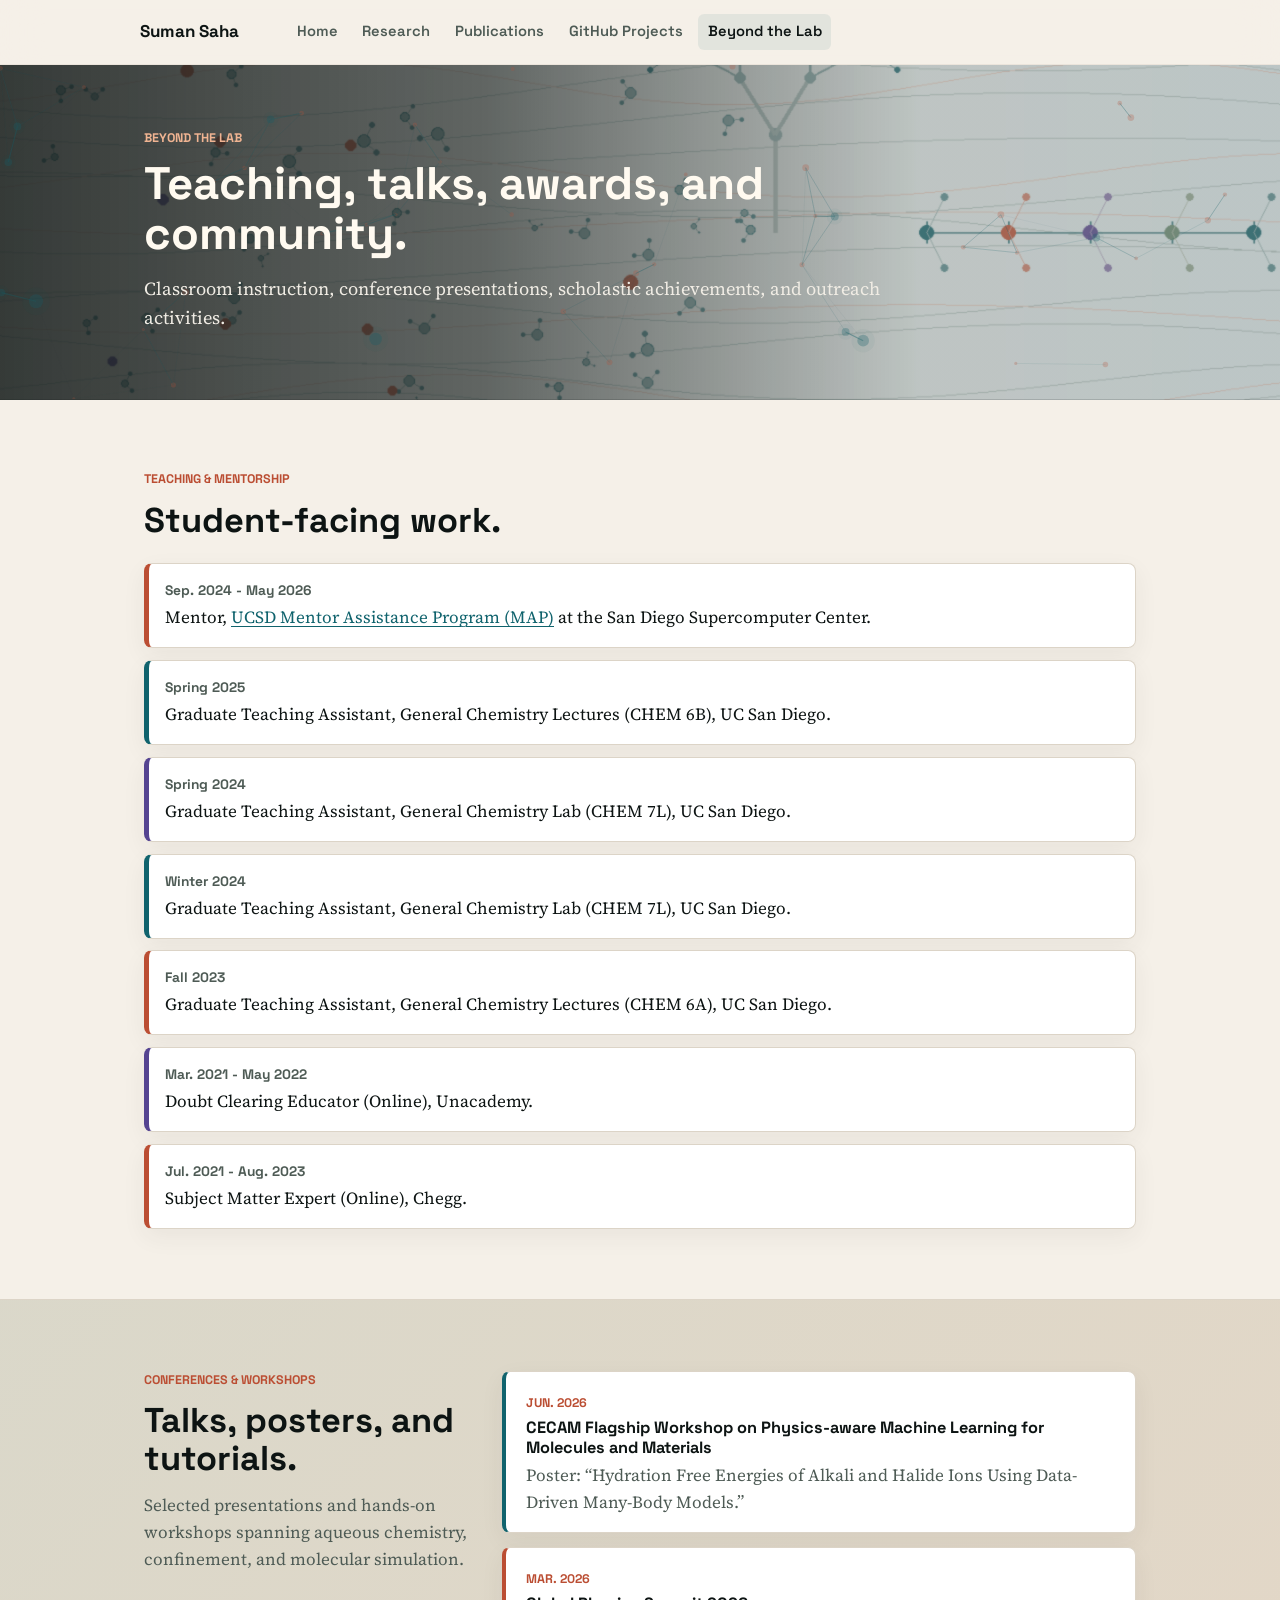
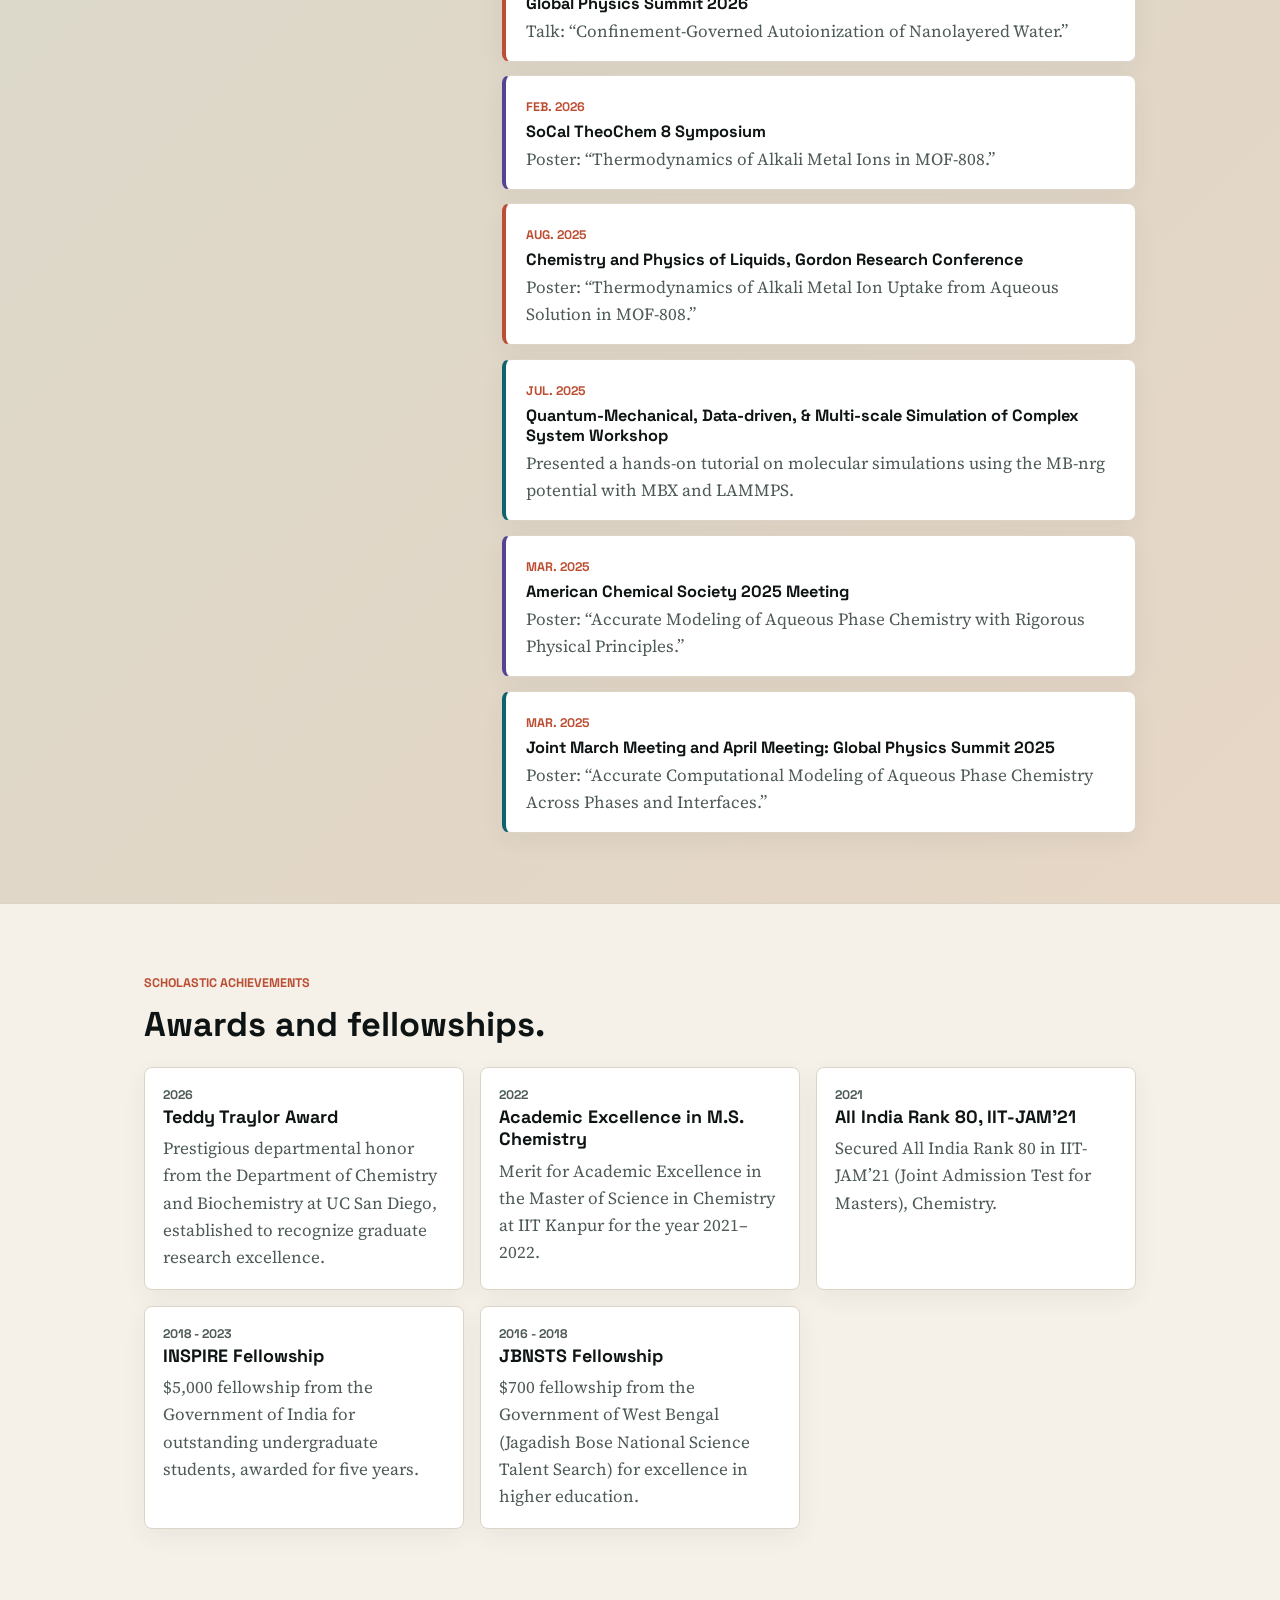
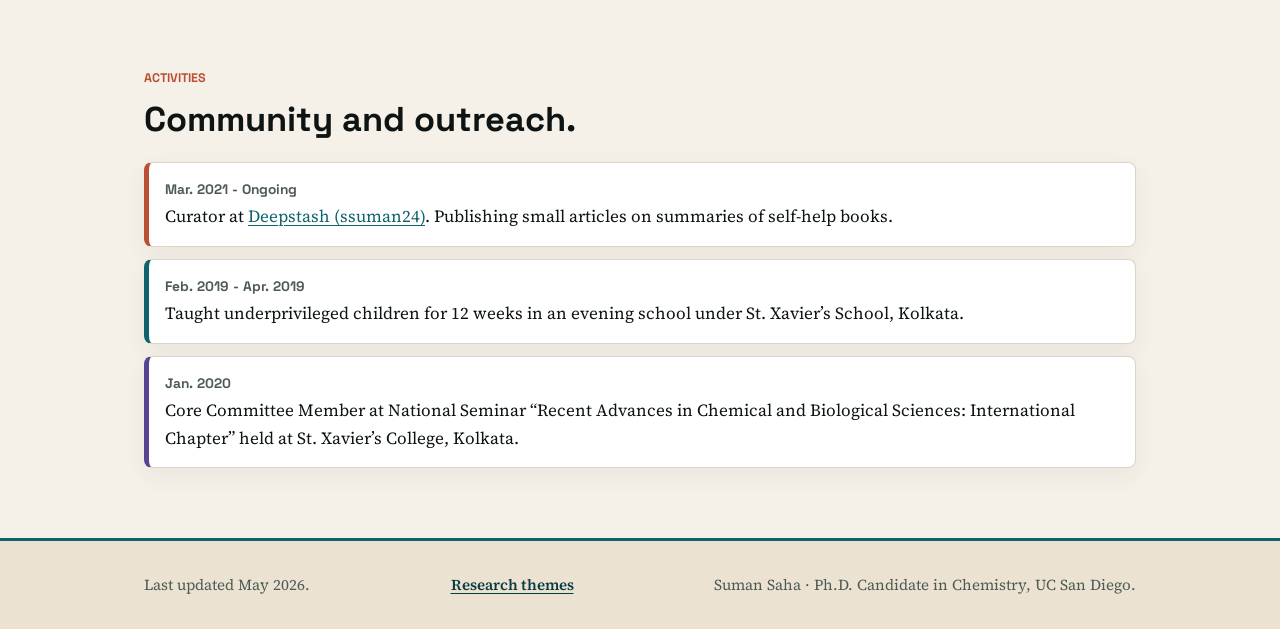
==== beyond-the-lab.html @ ece8124b "chore: rename teaching page and asset to beyond-the-lab" ====
<!DOCTYPE html>
<html lang="en">
  <head>
    <!-- Google tag (gtag.js) -->
    <script async src="https://www.googletagmanager.com/gtag/js?id=G-3L5CTQQ2XT"></script>
    <script>
      window.dataLayer = window.dataLayer || [];
      function gtag(){dataLayer.push(arguments);}
      gtag('js', new Date());

      gtag('config', 'G-3L5CTQQ2XT');
    </script>
    <meta charset="UTF-8" />
    <meta name="viewport" content="width=device-width, initial-scale=1.0" />
    <title>Beyond the Lab | Suman Saha</title>
    <meta name="author" content="Suman Saha" />
    <meta name="description" content="Teaching, conference presentations, scholastic achievements, and community activities for Suman Saha." />
    <link rel="icon" type="image/svg+xml" href="favicon.svg" />
    <link rel="preconnect" href="https://fonts.googleapis.com" />
    <link rel="preconnect" href="https://fonts.gstatic.com" crossorigin />
    <link href="https://fonts.googleapis.com/css2?family=Space+Grotesk:wght@400;500;600;700&family=Source+Serif+4:opsz,wght@8..60,400;8..60,600&display=swap" rel="stylesheet" />
    <link rel="stylesheet" href="style.css" />
  </head>
  <body>
    <a class="skip-link" href="#main">Skip to content</a>
    <header class="site-header">
      <nav class="nav" aria-label="Primary navigation">
        <a class="brand" href="index.html">Suman Saha</a>
        <div class="nav-links">
          <a href="index.html">Home</a>
          <a href="research.html">Research</a>
          <a href="publications.html">Publications</a>
          <a href="projects.html">GitHub Projects</a>
          <a aria-current="page" href="beyond-the-lab.html">Beyond the Lab</a>
        </div>
      </nav>
    </header>
    <main id="main">
      <section class="page-hero page-hero-beyond-the-lab">
        <div class="page-hero-inner">
          <p class="eyebrow">Beyond the Lab</p>
          <h1>Teaching, talks, awards, and community.</h1>
          <p>Classroom instruction, conference presentations, scholastic achievements, and outreach activities.</p>
        </div>
      </section>

      <!-- Teaching and Mentorship -->
      <section class="section">
        <div class="section-heading"><p class="eyebrow">Teaching & Mentorship</p><h2>Student-facing work.</h2></div>
        <ul class="timeline">
          <li class="reveal-item"><span>Sep. 2024 - May 2026</span> Mentor, <a href="https://education.sdsc.edu/studenttech/map-home/" target="_blank" rel="noreferrer">UCSD Mentor Assistance Program (MAP)</a> at the San Diego Supercomputer Center.</li>
          <li class="reveal-item"><span>Spring 2025</span> Graduate Teaching Assistant, General Chemistry Lectures (CHEM 6B), UC San Diego.</li>
          <li class="reveal-item"><span>Spring 2024</span> Graduate Teaching Assistant, General Chemistry Lab (CHEM 7L), UC San Diego.</li>
          <li class="reveal-item"><span>Winter 2024</span> Graduate Teaching Assistant, General Chemistry Lab (CHEM 7L), UC San Diego.</li>
          <li class="reveal-item"><span>Fall 2023</span> Graduate Teaching Assistant, General Chemistry Lectures (CHEM 6A), UC San Diego.</li>
          <li class="reveal-item"><span>Mar. 2021 - May 2022</span> Doubt Clearing Educator (Online), Unacademy.</li>
          <li class="reveal-item"><span>Jul. 2021 - Aug. 2023</span> Subject Matter Expert (Online), Chegg.</li>
        </ul>
      </section>

      <!-- Conferences and Workshops -->
      <section class="section section-band conference-section" id="conferences">
        <div class="conference-panel">
          <div class="section-heading conference-heading">
            <p class="eyebrow">Conferences & Workshops</p>
            <h2>Talks, posters, and tutorials.</h2>
            <p>
              Selected presentations and hands-on workshops spanning aqueous
              chemistry, confinement, and molecular simulation.
            </p>
          </div>
          <ol class="conference-list">
            <li class="reveal-item">
              <span class="date">Jun. 2026</span>
              <strong>CECAM Flagship Workshop on Physics-aware Machine Learning for Molecules and Materials</strong>
              <p>Poster: &ldquo;Hydration Free Energies of Alkali and Halide Ions Using Data-Driven Many-Body Models.&rdquo;</p>
            </li>
            <li class="reveal-item">
              <span class="date">Mar. 2026</span>
              <strong>Global Physics Summit 2026</strong>
              <p>Talk: &ldquo;Confinement-Governed Autoionization of Nanolayered Water.&rdquo;</p>
            </li>
            <li class="reveal-item">
              <span class="date">Feb. 2026</span>
              <strong>SoCal TheoChem 8 Symposium</strong>
              <p>Poster: &ldquo;Thermodynamics of Alkali Metal Ions in MOF-808.&rdquo;</p>
            </li>
            <li class="reveal-item">
              <span class="date">Aug. 2025</span>
              <strong>Chemistry and Physics of Liquids, Gordon Research Conference</strong>
              <p>Poster: &ldquo;Thermodynamics of Alkali Metal Ion Uptake from Aqueous Solution in MOF-808.&rdquo;</p>
            </li>
            <li class="reveal-item">
              <span class="date">Jul. 2025</span>
              <strong>Quantum-Mechanical, Data-driven, &amp; Multi-scale Simulation of Complex System Workshop</strong>
              <p>Presented a hands-on tutorial on molecular simulations using the MB-nrg potential with MBX and LAMMPS.</p>
            </li>
            <li class="reveal-item">
              <span class="date">Mar. 2025</span>
              <strong>American Chemical Society 2025 Meeting</strong>
              <p>Poster: &ldquo;Accurate Modeling of Aqueous Phase Chemistry with Rigorous Physical Principles.&rdquo;</p>
            </li>
            <li class="reveal-item">
              <span class="date">Mar. 2025</span>
              <strong>Joint March Meeting and April Meeting: Global Physics Summit 2025</strong>
              <p>Poster: &ldquo;Accurate Computational Modeling of Aqueous Phase Chemistry Across Phases and Interfaces.&rdquo;</p>
            </li>
          </ol>
        </div>
      </section>

      <!-- Scholastic Achievements -->
      <section class="section">
        <div class="section-heading"><p class="eyebrow">Scholastic Achievements</p><h2>Awards and fellowships.</h2></div>
        <div class="recognition-grid">
          <article class="card reveal-item">
            <p class="date">2026</p>
            <h3>Teddy Traylor Award</h3>
            <p>Prestigious departmental honor from the Department of Chemistry and Biochemistry at UC San Diego, established to recognize graduate research excellence.</p>
          </article>
          <article class="card reveal-item">
            <p class="date">2022</p>
            <h3>Academic Excellence in M.S. Chemistry</h3>
            <p>Merit for Academic Excellence in the Master of Science in Chemistry at IIT Kanpur for the year 2021&ndash;2022.</p>
          </article>
          <article class="card reveal-item">
            <p class="date">2021</p>
            <h3>All India Rank 80, IIT-JAM&rsquo;21</h3>
            <p>Secured All India Rank 80 in IIT-JAM&rsquo;21 (Joint Admission Test for Masters), Chemistry.</p>
          </article>
          <article class="card reveal-item">
            <p class="date">2018 - 2023</p>
            <h3>INSPIRE Fellowship</h3>
            <p>$5,000 fellowship from the Government of India for outstanding undergraduate students, awarded for five years.</p>
          </article>
          <article class="card reveal-item">
            <p class="date">2016 - 2018</p>
            <h3>JBNSTS Fellowship</h3>
            <p>$700 fellowship from the Government of West Bengal (Jagadish Bose National Science Talent Search) for excellence in higher education.</p>
          </article>
        </div>
      </section>


      <!-- Extracurricular Activities -->
      <section class="section">
        <div class="section-heading"><p class="eyebrow">Activities</p><h2>Community and outreach.</h2></div>
        <ul class="timeline">

          <li class="reveal-item">
            <span>Mar. 2021 - Ongoing</span>
            Curator at <a href="https://deepstash.com/u/ssuman24" target="_blank" rel="noreferrer">Deepstash (ssuman24)</a>. Publishing small articles on summaries of self-help books.
          </li>
          <li class="reveal-item">
            <span>Feb. 2019 - Apr. 2019</span>
            Taught underprivileged children for 12 weeks in an evening school under St. Xavier&rsquo;s School, Kolkata.
          </li>
          <li class="reveal-item">
            <span>Jan. 2020</span>
            Core Committee Member at National Seminar &ldquo;Recent Advances in Chemical and Biological Sciences: International Chapter&rdquo; held at St. Xavier&rsquo;s College, Kolkata.
          </li>
        </ul>
      </section>
    </main>
    <footer class="footer">
      <p>Last updated May 2026.</p>
      <p><a href="research.html">Research themes</a></p>
      <p>Suman Saha · Ph.D. Candidate in Chemistry, UC San Diego.</p>
    </footer>
    <script src="assets/animation.js"></script>
  </body>
</html>
---- style.css ----
:root {
  --paper: #f5f0e8;
  --paper-strong: #ebe2d2;
  --surface: #ffffff;
  --ink: #0d1413;
  --muted: #4e5b55;
  --teal: #10636d;
  --teal-dark: #083c43;
  --teal-glow: rgba(16, 99, 109, 0.12);
  --rust: #bb4e33;
  --rust-glow: rgba(187, 78, 51, 0.12);
  --violet: #554491;
  --sage: #658a70;
  --line: #dcd4c7;
  --shadow: 0 12px 36px rgba(13, 20, 19, 0.07);
}

* {
  box-sizing: border-box;
}

html {
  scroll-behavior: smooth;
}

body {
  margin: 0;
  color: var(--ink);
  background: var(--paper);
  font-family: "Source Serif 4", Georgia, serif;
  font-size: 17px;
  line-height: 1.6;
}

img {
  max-width: 100%;
}

a {
  color: var(--teal);
  text-decoration-thickness: 1px;
  text-underline-offset: 0.18em;
}

a:hover {
  color: var(--rust);
}

a:focus-visible {
  outline: 3px solid rgba(20, 95, 104, 0.32);
  outline-offset: 3px;
}

h1,
h2,
h3,
.brand,
.eyebrow,
.date,
.metric strong {
  font-family: "Space Grotesk", "Segoe UI", sans-serif;
  letter-spacing: 0;
}

h1,
h2,
h3,
p {
  margin-top: 0;
}

h1 {
  max-width: 760px;
  margin-bottom: 1rem;
  color: #fffaf0;
  font-size: 3.8rem;
  line-height: 0.98;
}

h2 {
  margin-bottom: 0.85rem;
  font-size: 2.15rem;
  line-height: 1.12;
}

h3 {
  margin-bottom: 0.45rem;
  font-size: 1.12rem;
  line-height: 1.25;
}

.skip-link {
  position: absolute;
  top: 0.75rem;
  left: 0.75rem;
  z-index: 20;
  transform: translateY(-150%);
  background: var(--surface);
  color: var(--ink);
  padding: 0.55rem 0.75rem;
  border: 1px solid var(--line);
  border-radius: 6px;
}

.skip-link:focus {
  transform: translateY(0);
}

.site-header {
  position: sticky;
  top: 0;
  z-index: 10;
  background: rgba(245, 240, 232, 0.76);
  border-bottom: 1px solid rgba(220, 212, 199, 0.4);
  backdrop-filter: blur(20px);
  -webkit-backdrop-filter: blur(20px);
}

.nav {
  display: flex;
  align-items: center;
  justify-content: flex-start;
  width: min(100%, 1040px);
  max-width: 1040px;
  min-height: 64px;
  margin: 0 auto;
  padding: 0 1.25rem;
  gap: 1rem;
}

.brand {
  color: var(--ink);
  font-weight: 700;
  text-decoration: none;
}

.nav-links {
  display: flex;
  flex-wrap: wrap;
  justify-content: flex-start;
  min-width: 0;
  margin-left: 2rem;
  gap: 0.35rem;
}

.nav-links a {
  position: relative;
  padding: 0.36rem 0.6rem;
  border-radius: 6px;
  color: var(--muted);
  font-family: "Space Grotesk", "Segoe UI", sans-serif;
  font-size: 0.92rem;
  font-weight: 600;
  text-decoration: none;
  transition: color 0.25s, background 0.25s;
}

.nav-links a:hover,
.nav-links a[aria-current="page"],
.nav-links a.nav-active {
  color: var(--ink);
  background: rgba(20, 95, 104, 0.08);
}

.hero {
  position: relative;
  min-height: 505px;
  padding: 5rem 1.5rem 3.55rem;
  background:
    linear-gradient(90deg, rgba(13, 20, 19, 0.88) 0%, rgba(13, 20, 19, 0.74) 34%, rgba(13, 20, 19, 0.22) 72%),
    url("assets/research-background.png") center / cover no-repeat;
  border-bottom: 1px solid rgba(13, 20, 19, 0.16);
  overflow: hidden;
}

.hero-home {
  min-height: min(520px, calc(100vh - 64px));
}

.hero-inner,
.section {
  max-width: 1040px;
  margin: 0 auto;
}

.hero-copy {
  max-width: 680px;
  margin-bottom: 1.6rem;
  color: #f6ead7;
  font-size: 1.2rem;
}

.eyebrow {
  margin-bottom: 0.65rem;
  color: var(--rust);
  font-size: 0.78rem;
  font-weight: 700;
  text-transform: uppercase;
}

.hero .eyebrow {
  color: #f0b492;
}

.hero-actions {
  display: flex;
  flex-wrap: wrap;
  gap: 0.65rem;
}

.hero-actions a {
  min-height: 42px;
  padding: 0.55rem 0.78rem;
  color: #fffaf0;
  background: rgba(255, 250, 240, 0.1);
  border: 1px solid rgba(255, 250, 240, 0.34);
  border-radius: 8px;
  font-family: "Space Grotesk", "Segoe UI", sans-serif;
  font-size: 0.92rem;
  font-weight: 600;
  text-decoration: none;
  transition: background 0.25s, transform 0.25s;
}

.hero-actions a:hover {
  background: rgba(255, 250, 240, 0.22);
  transform: translateY(-2px);
}

.section {
  padding: 4.4rem 1.5rem;
}

.section-band {
  max-width: none;
  padding-right: 0;
  padding-left: 0;
  background: var(--paper-strong);
  border-block: 1px solid var(--line);
}

.section-band > * {
  max-width: 1040px;
  margin-right: auto;
  margin-left: auto;
  padding-right: 1.5rem;
  padding-left: 1.5rem;
}

.section-heading {
  max-width: 760px;
  margin-bottom: 1.5rem;
}

.section-note {
  color: var(--muted);
}

.section-intro {
  padding-top: 1.4rem;
}

.page-hero {
  position: relative;
  min-height: 300px;
  padding: 4rem 1.5rem 3rem;
  background:
    linear-gradient(90deg, rgba(13, 20, 19, 0.82) 0%, rgba(13, 20, 19, 0.62) 38%, rgba(13, 20, 19, 0.18) 72%),
    var(--paper-strong) center / cover no-repeat;
  border-bottom: 1px solid rgba(13, 20, 19, 0.14);
  overflow: hidden;
}

.page-hero-inner {
  position: relative;
  z-index: 2;
  max-width: 1040px;
  margin: 0 auto;
  padding: 0 1.5rem;
}

.page-hero-canvas {
  position: absolute;
  top: 0;
  left: 0;
  width: 100%;
  height: 100%;
  z-index: 1;
  pointer-events: none;
  opacity: 0.65;
}

/* Per-page background images */
.page-hero-research {
  background-image:
    linear-gradient(90deg, rgba(13, 20, 19, 0.82) 0%, rgba(13, 20, 19, 0.62) 38%, rgba(13, 20, 19, 0.18) 72%),
    url("assets/banner-research.png");
  background-size: cover;
  background-position: center;
}

.page-hero-publications {
  background-image:
    linear-gradient(90deg, rgba(13, 20, 19, 0.82) 0%, rgba(13, 20, 19, 0.62) 38%, rgba(13, 20, 19, 0.18) 72%),
    url("assets/banner-publications.png");
  background-size: cover;
  background-position: center;
}

.page-hero-projects {
  background-image:
    linear-gradient(90deg, rgba(13, 20, 19, 0.82) 0%, rgba(13, 20, 19, 0.62) 38%, rgba(13, 20, 19, 0.18) 72%),
    url("assets/banner-projects.png");
  background-size: cover;
  background-position: center;
}

.page-hero-beyond-the-lab {
  background-image:
    linear-gradient(90deg, rgba(13, 20, 19, 0.82) 0%, rgba(13, 20, 19, 0.62) 38%, rgba(13, 20, 19, 0.18) 72%),
    url("assets/banner-beyond-the-lab.png");
  background-size: cover;
  background-position: center;
}

.page-hero .eyebrow {
  color: #f0b492;
}

.page-hero h1 {
  max-width: 860px;
  color: #fffaf0;
  font-size: 2.85rem;
  line-height: 1.08;
}

.page-hero p:not(.eyebrow) {
  max-width: 760px;
  color: #f0ece4;
  font-size: 1.15rem;
}

.metric-grid,
.card-grid,
.skill-grid,
.education-grid,
.recognition-grid,
.feature-grid {
  display: grid;
  gap: 1rem;
}

.metric-grid {
  grid-template-columns: repeat(4, minmax(0, 1fr));
}

.metric,
.card,
.publication-list li,
.timeline li,
.feature-card,
.paper-card {
  background: var(--surface);
  border: 1px solid var(--line);
  border-radius: 8px;
  box-shadow: 0 8px 24px rgba(43, 53, 48, 0.06);
  transition: transform 0.12s ease, box-shadow 0.12s ease;
}

.feature-card:hover,
.paper-card:hover {
  transform: translateY(-4px);
  box-shadow: 0 16px 40px rgba(16, 99, 109, 0.16);
}

.metric {
  padding: 1rem;
}

.metric strong {
  display: block;
  margin-bottom: 0.35rem;
  color: var(--teal-dark);
  font-size: 1.45rem;
  line-height: 1;
}

.metric span {
  display: block;
  color: var(--muted);
  font-size: 0.96rem;
}

.card-grid {
  grid-template-columns: repeat(2, minmax(0, 1fr));
}

.feature-grid {
  grid-template-columns: repeat(3, minmax(0, 1fr));
}

.feature-grid-two {
  grid-template-columns: repeat(2, minmax(0, 1fr));
}

.feature-card {
  display: block;
  position: relative;
  min-height: 168px;
  padding: 1.2rem;
  padding-bottom: 2.5rem;
  color: var(--ink);
  text-decoration: none;
  overflow: hidden;
}

.feature-card::after {
  content: "\2192";
  position: absolute;
  bottom: 1rem;
  right: 1.2rem;
  font-size: 1.15rem;
  color: var(--teal);
  transition: transform 0.25s ease, color 0.25s;
}

.feature-card:hover::after {
  transform: translateX(4px);
  color: var(--rust);
}

.feature-card span {
  display: block;
  margin-bottom: 0.8rem;
  color: var(--rust);
  font-family: "Space Grotesk", "Segoe UI", sans-serif;
  font-size: 0.78rem;
  font-weight: 700;
  text-transform: uppercase;
}

.feature-card strong {
  display: block;
  font-family: "Space Grotesk", "Segoe UI", sans-serif;
  font-size: 1.35rem;
  line-height: 1.18;
}

.card {
  padding: 1.1rem;
}

.card p {
  margin-bottom: 0;
  color: var(--muted);
}

/* --- Research Section (publication-style cards) --- */
.research-section {
  display: grid;
  gap: 1.1rem;
}

.research-card {
  display: grid;
  grid-template-columns: 300px minmax(0, 1fr);
  overflow: hidden;
  background: var(--surface);
  border: 1px solid var(--line);
  border-radius: 8px;
  box-shadow: 0 8px 24px rgba(43, 53, 48, 0.06);
  transition: transform 0.12s ease, box-shadow 0.12s ease, border-color 0.12s ease;
}

.research-card:hover {
  transform: translateY(-4px);
  border-color: var(--teal);
  box-shadow: 0 14px 32px var(--teal-glow);
}

.research-card-image {
  width: calc(100% - 2rem);
  max-width: 280px;
  height: auto;
  margin: 1rem;
  align-self: start;
  object-fit: contain;
  background: var(--paper-strong);
  border: 1px solid var(--line);
  border-radius: 6px;
  transition: transform 0.18s cubic-bezier(0.16, 1, 0.3, 1);
}

.research-card:hover .research-card-image {
  transform: scale(1.03);
}

.research-card-body {
  padding: 1rem 1.1rem;
  display: flex;
  flex-direction: column;
}

.research-card-body h2 {
  font-size: 1.65rem;
  line-height: 1.15;
  margin-bottom: 0.65rem;
}

.research-card-body > p {
  color: var(--muted);
  margin-bottom: 1rem;
  flex-grow: 1;
}

/* Related publications expandable */
.related-pubs {
  margin-top: auto;
}

.related-pubs-btn {
  cursor: pointer;
  list-style: none;
  display: inline-block;
  padding: 0.38rem 0.65rem;
  color: var(--teal-dark);
  background: rgba(20, 95, 104, 0.09);
  border-radius: 6px;
  font-family: "Space Grotesk", "Segoe UI", sans-serif;
  font-size: 0.82rem;
  font-weight: 700;
  transition: background-color 0.2s ease, color 0.2s ease;
}

.related-pubs-btn::-webkit-details-marker {
  display: none;
}

.related-pubs-btn::marker {
  display: none;
  content: "";
}

.related-pubs[open] .related-pubs-btn {
  background: var(--rust);
  color: #ffffff;
}

.related-pubs-list {
  margin: 0.75rem 0 0.25rem;
  padding: 0;
  list-style: none;
  display: grid;
  gap: 0.55rem;
}

.related-pubs-list li {
  padding: 0.6rem 0.75rem;
  background: rgba(20, 95, 104, 0.04);
  border: 1px solid rgba(220, 212, 199, 0.6);
  border-left: 3px solid var(--teal);
  border-radius: 6px;
  line-height: 1.35;
}

.related-pubs-list li a {
  display: block;
  font-family: "Space Grotesk", "Segoe UI", sans-serif;
  font-size: 0.92rem;
  font-weight: 600;
  line-height: 1.3;
  text-decoration: none;
  color: var(--ink);
}

.related-pubs-list li a:hover {
  color: var(--teal);
}

.related-pub-meta {
  display: block;
  margin-top: 0.2rem;
  color: var(--rust);
  font-family: "Space Grotesk", "Segoe UI", sans-serif;
  font-size: 0.72rem;
  font-weight: 700;
  text-transform: uppercase;
}

.card-kicker,
.date {
  color: var(--rust);
  font-size: 0.78rem;
  font-weight: 700;
  text-transform: uppercase;
}

.publication-list {
  display: grid;
  gap: 0.9rem;
  max-width: 1040px;
  margin: 0 auto;
  padding: 0 1.5rem;
  list-style: none;
  counter-reset: pubs;
}

.publication-list li {
  position: relative;
  padding: 1rem 1rem 1rem 3.15rem;
  counter-increment: pubs;
}

.publication-list li::before {
  content: counter(pubs);
  position: absolute;
  top: 1rem;
  left: 1rem;
  display: grid;
  width: 1.45rem;
  height: 1.45rem;
  place-items: center;
  color: #fffaf0;
  background: var(--teal);
  border-radius: 50%;
  font-family: "Space Grotesk", "Segoe UI", sans-serif;
  font-size: 0.82rem;
  font-weight: 700;
}

.publication-list em {
  display: block;
  margin: 0.15rem 0;
}

.publication-section {
  display: grid;
  gap: 1.1rem;
}

.paper-card {
  display: grid;
  grid-template-columns: 300px minmax(0, 1fr);
  overflow: hidden;
}

.paper-card img {
  width: calc(100% - 2rem);
  max-width: 280px;
  height: auto;
  margin: 1rem;
  align-self: start;
  object-fit: contain;
  background: var(--paper-strong);
  border: 1px solid var(--line);
  border-radius: 6px;
}

.paper-card details {
  padding: 1rem 1.1rem;
}

.paper-card summary {
  cursor: pointer;
  list-style: none;
}

.paper-card summary::-webkit-details-marker {
  display: none;
}

.paper-card summary::after {
  content: "Open details";
  display: inline-block;
  margin-top: 0.8rem;
  padding: 0.32rem 0.55rem;
  color: var(--teal-dark);
  background: rgba(20, 95, 104, 0.09);
  border: 1px solid rgba(20, 95, 104, 0.22);
  border-radius: 6px;
  font-family: "Space Grotesk", "Segoe UI", sans-serif;
  font-size: 0.78rem;
  font-weight: 700;
  transition: background 0.2s ease, color 0.2s ease, border-color 0.2s ease;
}

.paper-card details[open] summary::after {
  content: "Hide details";
}

.paper-card summary > strong {
  display: block;
  max-width: 760px;
  color: var(--ink);
  font-family: "Space Grotesk", "Segoe UI", sans-serif;
  font-size: 1.28rem;
  line-height: 1.18;
}

.summary-authors {
  display: block;
  max-width: 760px;
  margin-top: 0.5rem;
  color: var(--muted);
  font-size: 0.98rem;
  line-height: 1.45;
}

.paper-meta {
  display: block;
  margin-bottom: 0.4rem;
  color: var(--rust);
  font-family: "Space Grotesk", "Segoe UI", sans-serif;
  font-size: 0.78rem;
  font-weight: 700;
  text-transform: uppercase;
}

.paper-card details > p {
  margin-top: 0.95rem;
  color: var(--muted);
}

.paper-link {
  display: inline-flex;
  align-items: center;
  min-height: 40px;
  margin-top: 0.4rem;
  padding: 0.45rem 0.7rem;
  color: #fffaf0;
  background: var(--teal);
  border-radius: 7px;
  font-family: "Space Grotesk", "Segoe UI", sans-serif;
  font-size: 0.9rem;
  font-weight: 700;
  text-decoration: none;
  transition: background 0.25s, transform 0.25s;
}

.paper-link:hover {
  color: #fffaf0;
  background: var(--rust);
  transform: translateY(-2px);
}

.paper-links {
  display: flex;
  flex-wrap: wrap;
  gap: 0.75rem;
  margin-top: 0.8rem;
}

.paper-links .paper-link {
  margin-top: 0;
}

.reprint-link {
  background: transparent;
  color: var(--teal);
  border: 2px solid var(--teal);
}

.reprint-link:hover {
  background: rgba(20, 95, 104, 0.08);
  color: var(--teal-dark);
  border-color: var(--teal-dark);
}


.paper-link:focus-visible,
.project-link:focus-visible,
.project-repo:focus-visible,
.related-pubs-btn:focus-visible,
.project-details-btn:focus-visible {
  outline: 3px solid rgba(20, 95, 104, 0.5);
  outline-offset: 3px;
}

.skill-grid {
  grid-template-columns: repeat(4, minmax(0, 1fr));
}

.wide-card {
  grid-column: span 2;
}

.education-grid {
  grid-template-columns: repeat(3, minmax(0, 1fr));
}

.timeline,
.plain-list {
  margin: 0;
  padding: 0;
  list-style: none;
}

.timeline {
  display: grid;
  gap: 0.75rem;
}

.timeline li {
  padding: 0.95rem 1rem;
  border-left: 5px solid var(--rust);
}

.timeline li:nth-child(2n) {
  border-left-color: var(--teal);
}

.timeline li:nth-child(3n) {
  border-left-color: var(--violet);
}

.timeline span {
  display: block;
  margin-bottom: 0.2rem;
  color: var(--muted);
  font-family: "Space Grotesk", "Segoe UI", sans-serif;
  font-size: 0.86rem;
  font-weight: 700;
}

.timeline-compact {
  max-width: 900px;
}

.conference-section {
  background:
    linear-gradient(135deg, rgba(20, 95, 104, 0.08), rgba(181, 83, 56, 0.08)),
    var(--paper-strong);
}

.section-band > .conference-panel {
  max-width: 1040px;
  margin: 0 auto;
  padding: 0 1.5rem;
}

.conference-panel {
  display: grid;
  grid-template-columns: minmax(240px, 0.34fr) minmax(0, 0.66fr);
  gap: 2rem;
  align-items: start;
}

.conference-heading {
  position: sticky;
  top: 88px;
  margin-bottom: 0;
}

.conference-heading p:not(.eyebrow) {
  color: var(--muted);
}

.conference-list {
  display: grid;
  gap: 0.85rem;
  margin: 0;
  padding: 0;
  list-style: none;
}

.conference-list li {
  position: relative;
  padding: 1rem 1rem 1rem 1.25rem;
  background: var(--surface);
  border: 1px solid var(--line);
  border-left: 4px solid var(--teal);
  border-radius: 8px;
  box-shadow: 0 8px 24px rgba(43, 53, 48, 0.06);
}

.conference-list li:nth-child(2n) {
  border-left-color: var(--rust);
}

.conference-list li:nth-child(3n) {
  border-left-color: var(--violet);
}

.conference-list strong {
  display: block;
  margin: 0.18rem 0 0.2rem;
  font-family: "Space Grotesk", "Segoe UI", sans-serif;
  font-size: 1.02rem;
  line-height: 1.25;
}

.conference-list p {
  margin-bottom: 0;
  color: var(--muted);
}

.recognition-grid {
  grid-template-columns: repeat(auto-fit, minmax(240px, 1fr));
}

.plain-list {
  display: grid;
  gap: 0.45rem;
  color: var(--muted);
}

.plain-list li {
  position: relative;
  padding-left: 1rem;
}

.plain-list li::before {
  content: "";
  position: absolute;
  top: 0.65rem;
  left: 0;
  width: 0.38rem;
  height: 0.38rem;
  background: var(--rust);
  border-radius: 50%;
}

.footer {
  width: 100%;
  display: flex;
  flex-wrap: wrap;
  justify-content: space-between;
  gap: 0.75rem;
  padding: 2rem max(1.5rem, calc((100% - 1040px) / 2 + 1.5rem));
  color: var(--muted);
  border-top: 3px solid var(--teal);
  font-size: 0.95rem;
  background: var(--paper-strong);
  box-sizing: border-box;
}

.footer p {
  margin-bottom: 0;
}

.footer a {
  color: var(--teal-dark);
  font-weight: 600;
}

@media (max-width: 980px) {
  h1 {
    font-size: 3.25rem;
  }

  .metric-grid,
  .skill-grid,
  .recognition-grid,
  .feature-grid {
    grid-template-columns: repeat(2, minmax(0, 1fr));
  }

  .education-grid {
    grid-template-columns: 1fr;
  }

  .paper-card,
  .research-card {
    grid-template-columns: 240px minmax(0, 1fr);
  }
}

@media (max-width: 720px) {
  body {
    font-size: 16px;
  }

  h1 {
    font-size: 2.6rem;
    line-height: 1.04;
  }

  h2 {
    font-size: 1.7rem;
  }

  .nav {
    align-items: flex-start;
    flex-direction: column;
    padding-top: 0.8rem;
    padding-bottom: 0.85rem;
  }

  .nav-links {
    justify-content: flex-start;
    margin-left: 0;
  }

  .hero {
    min-height: 0;
    padding: 3.25rem 1rem 3.4rem;
    background-position: center right;
  }

  .hero-copy {
    font-size: 1.05rem;
  }

  .section {
    padding: 3rem 1rem;
  }

  .page-hero {
    padding: 3rem 1rem 1.8rem;
  }

  .page-hero h1 {
    font-size: 2.25rem;
  }

  .section-band {
    padding-right: 0;
    padding-left: 0;
  }

  .section-band > * {
    padding-right: 1rem;
    padding-left: 1rem;
  }

  .metric-grid,
  .card-grid,
  .skill-grid,
  .recognition-grid,
  .feature-grid {
    grid-template-columns: 1fr;
  }

  .wide-card {
    grid-column: auto;
  }

  .publication-list {
    padding: 0 1rem;
  }

  .publication-list li {
    padding-left: 1rem;
  }

  .publication-list li::before {
    position: static;
    margin-bottom: 0.65rem;
  }

  .paper-card,
  .project-card,
  .research-card {
    grid-template-columns: 1fr;
  }

  .paper-card img,
  .project-image,
  .research-card-image {
    min-height: 190px;
    max-height: 250px;
    border: 1px solid var(--line);
    width: calc(100% - 2rem);
    margin: 1rem auto;
  }

  .project-info {
    padding: 1.2rem;
  }

  .conference-panel {
    grid-template-columns: 1fr;
    gap: 1.3rem;
  }

  .section-band > .conference-panel {
    padding-right: 1rem;
    padding-left: 1rem;
  }

  .conference-heading {
    position: static;
  }

  .footer {
    padding: 1.6rem 1rem;
  }
}

/* --- Dynamic Animation & Scroll Reveal Styles --- */
.reveal-item {
  opacity: 0;
  transform: translateY(22px);
  transition: opacity 0.75s cubic-bezier(0.16, 1, 0.3, 1), transform 0.75s cubic-bezier(0.16, 1, 0.3, 1);
  will-change: transform, opacity;
}

.reveal-item.revealed {
  opacity: 1;
  transform: translateY(0);
}

/* Dynamic Interactive Transitions for Cards */
.feature-card, .paper-card, .metric, .card, .conference-list li, .timeline li, .project-card {
  transition: border-color 0.12s ease, box-shadow 0.12s ease, transform 0.12s ease, background-color 0.12s ease;
}

.feature-card:hover, .paper-card:hover, .conference-list li:hover, .project-card:hover {
  transform: translateY(-4px);
  border-color: var(--teal);
  box-shadow: 0 14px 32px var(--teal-glow);
}

.card:hover, .metric:hover {
  border-color: var(--teal);
  box-shadow: 0 10px 24px rgba(16, 99, 109, 0.08);
  transform: translateY(-2px);
}

.timeline li:hover {
  border-left-color: var(--teal);
}

/* Floating canvas in Hero */
.hero-inner {
  position: relative;
  z-index: 2;
}

.molecular-canvas {
  position: absolute;
  top: 0;
  left: 0;
  width: 100%;
  height: 100%;
  z-index: 1;
  pointer-events: none;
  opacity: 0.72;
}

/* Expandable details custom styles */
.paper-card details {
  transition: background-color 0.3s ease;
}

.paper-card.expanded {
  border-color: var(--teal);
  box-shadow: 0 14px 36px var(--teal-glow);
  background: var(--surface);
}

.paper-card summary {
  outline: none;
}

.paper-card summary::after {
  transition: background-color 0.2s ease, transform 0.2s ease, color 0.2s ease;
}

.paper-card.expanded summary::after {
  background-color: var(--rust);
  color: #ffffff;
}

/* --- Projects Page Grid & Cards --- */
.projects-grid {
  display: grid;
  grid-template-columns: repeat(auto-fit, minmax(300px, 1fr));
  gap: 1.5rem;
  max-width: 1040px;
  margin: 0 auto;
  padding: 0 1.5rem;
}
.project-card {
  background: var(--surface);
  border: 1px solid var(--line);
  border-radius: 8px;
  box-shadow: 0 8px 24px rgba(43, 53, 48, 0.06);
  display: grid;
  grid-template-columns: 280px minmax(0, 1fr);
  overflow: hidden;
}

.project-image {
  width: calc(100% - 2rem);
  height: auto;
  margin: 1rem;
  align-self: start;
  object-fit: contain;
  background: var(--paper-strong);
  border: 1px solid var(--line);
  border-radius: 6px;
}

.project-info {
  padding: 1.5rem;
  display: flex;
  flex-direction: column;
  justify-content: space-between;
}

.project-tag {
  display: inline-block;
  align-self: start;
  color: var(--rust);
  background: rgba(205, 92, 92, 0.08);
  border-radius: 4px;
  padding: 0.25rem 0.5rem;
  font-family: "Space Grotesk", sans-serif;
  font-size: 0.75rem;
  font-weight: 700;
  text-transform: uppercase;
  margin-bottom: 0.8rem;
}

.project-card h3 {
  font-family: "Space Grotesk", sans-serif;
  font-size: 1.35rem;
  color: var(--ink);
  margin-top: 0;
  margin-bottom: 0.6rem;
  line-height: 1.2;
}

.project-card p {
  color: var(--muted);
  font-size: 0.98rem;
  line-height: 1.45;
  margin-bottom: 1.5rem;
  flex-grow: 1;
}

.project-links {
  display: flex;
  gap: 1rem;
}

.project-link,
.project-repo {
  display: inline-flex;
  align-items: center;
  font-family: "Space Grotesk", sans-serif;
  font-size: 0.85rem;
  font-weight: 700;
  text-decoration: none;
  padding: 0.4rem 0.75rem;
  border-radius: 6px;
  transition: all 0.2s ease;
}

.project-link {
  color: #ffffff;
  background: var(--teal);
}

.project-link:hover {
  background: var(--teal-dark);
}

.project-repo {
  color: var(--ink);
  background: rgba(43, 53, 48, 0.06);
  border: 1px solid var(--line);
}

.project-repo:hover {
  background: rgba(43, 53, 48, 0.1);
}

.project-accordion {
  margin-top: auto;
}

.project-accordion-summary {
  cursor: pointer;
  list-style: none;
  outline: none;
}

.project-accordion-summary::-webkit-details-marker {
  display: none;
}

.project-accordion-summary::marker {
  display: none;
  content: "";
}

.project-details-btn {
  display: inline-flex;
  align-items: center;
  font-family: "Space Grotesk", sans-serif;
  font-size: 0.85rem;
  font-weight: 700;
  text-decoration: none;
  padding: 0.4rem 0.75rem;
  border-radius: 6px;
  color: var(--teal-dark);
  background: rgba(20, 95, 104, 0.09);
  border: 1px solid rgba(20, 95, 104, 0.15);
  transition: all 0.2s ease;
  user-select: none;
}

.project-details-btn:hover {
  background: rgba(20, 95, 104, 0.18);
  color: var(--teal-dark);
}

.project-accordion[open] .project-details-btn {
  background: var(--rust);
  color: #ffffff;
  border-color: var(--rust);
}

.project-details-content {
  margin-top: 0.4rem;
}

@media (max-width: 720px) {
  .project-card {
    grid-template-columns: 1fr;
  }
  
  .project-image {
    min-height: 190px;
    max-height: 250px;
    width: calc(100% - 2rem);
    margin: 1rem auto;
    object-fit: contain;
  }

  .project-info {
    padding: 1.2rem;
  }

  .project-links {
    flex-wrap: wrap;
  }
}
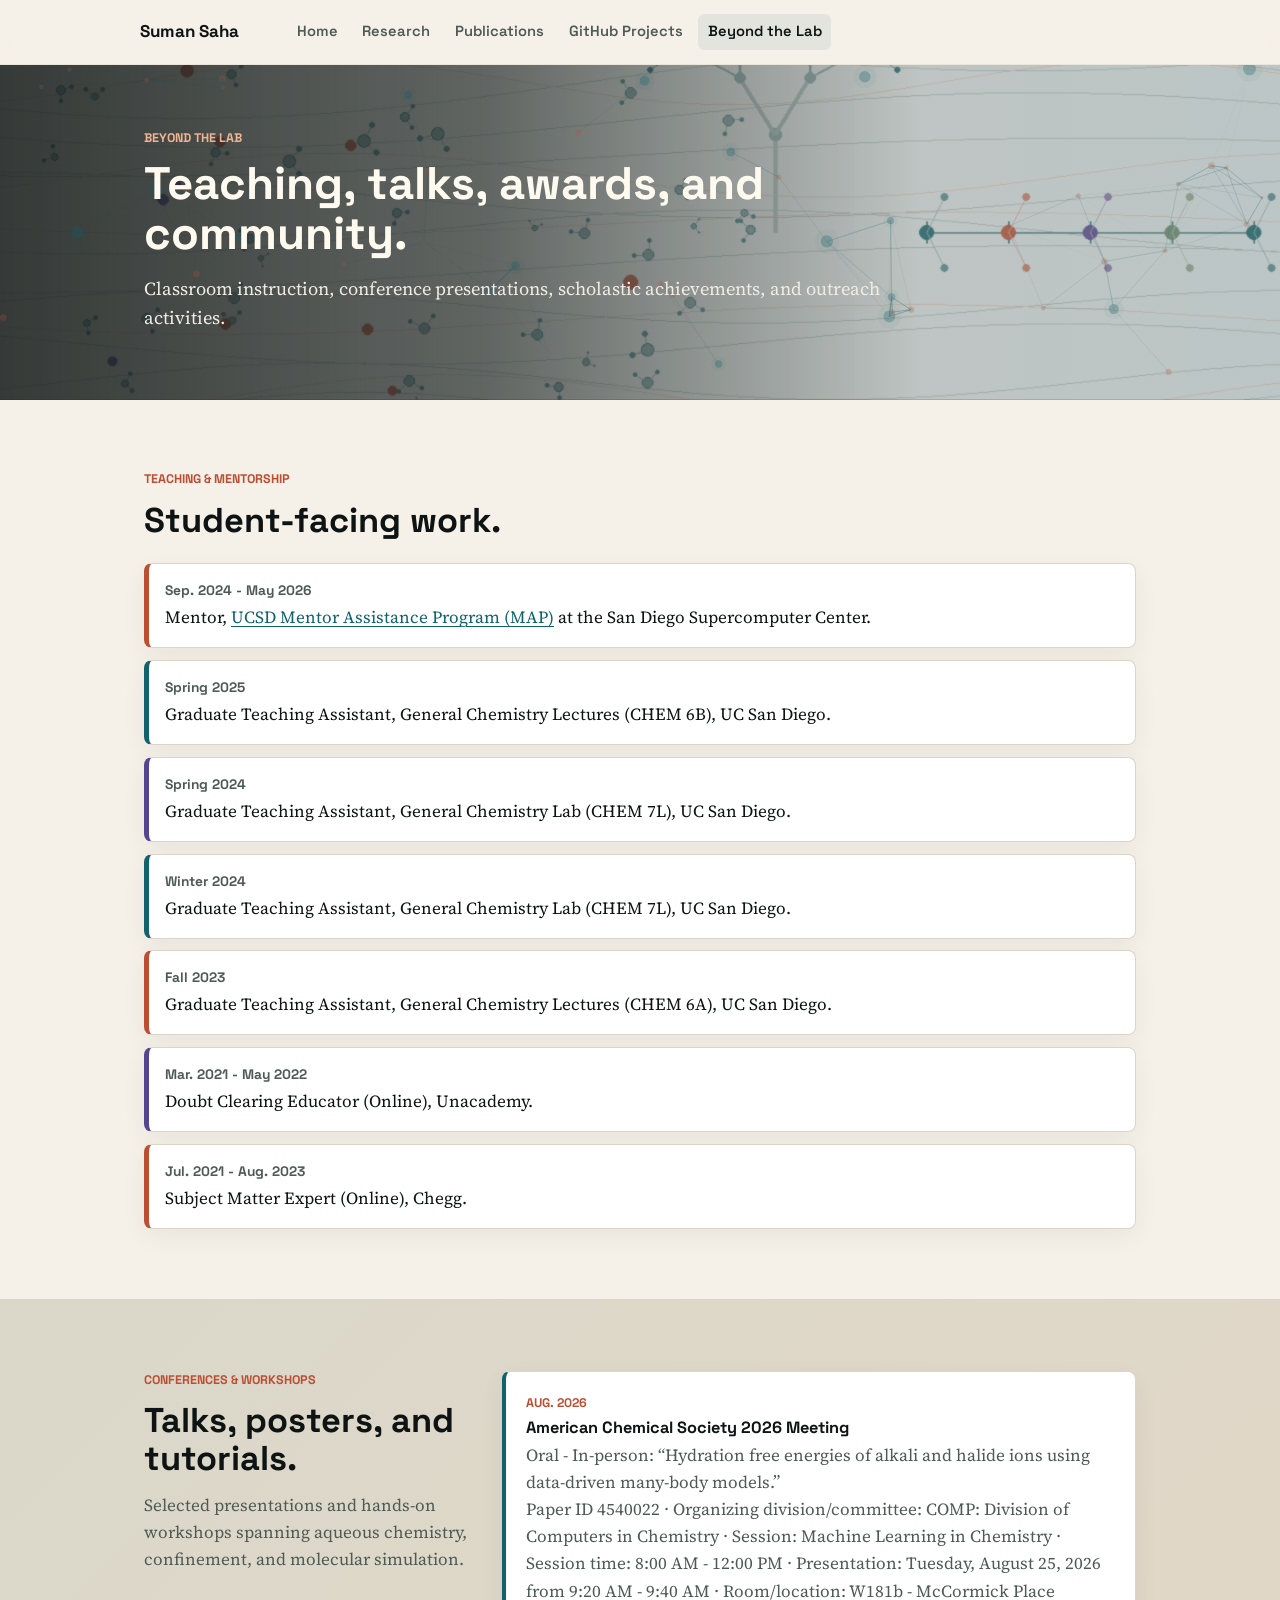
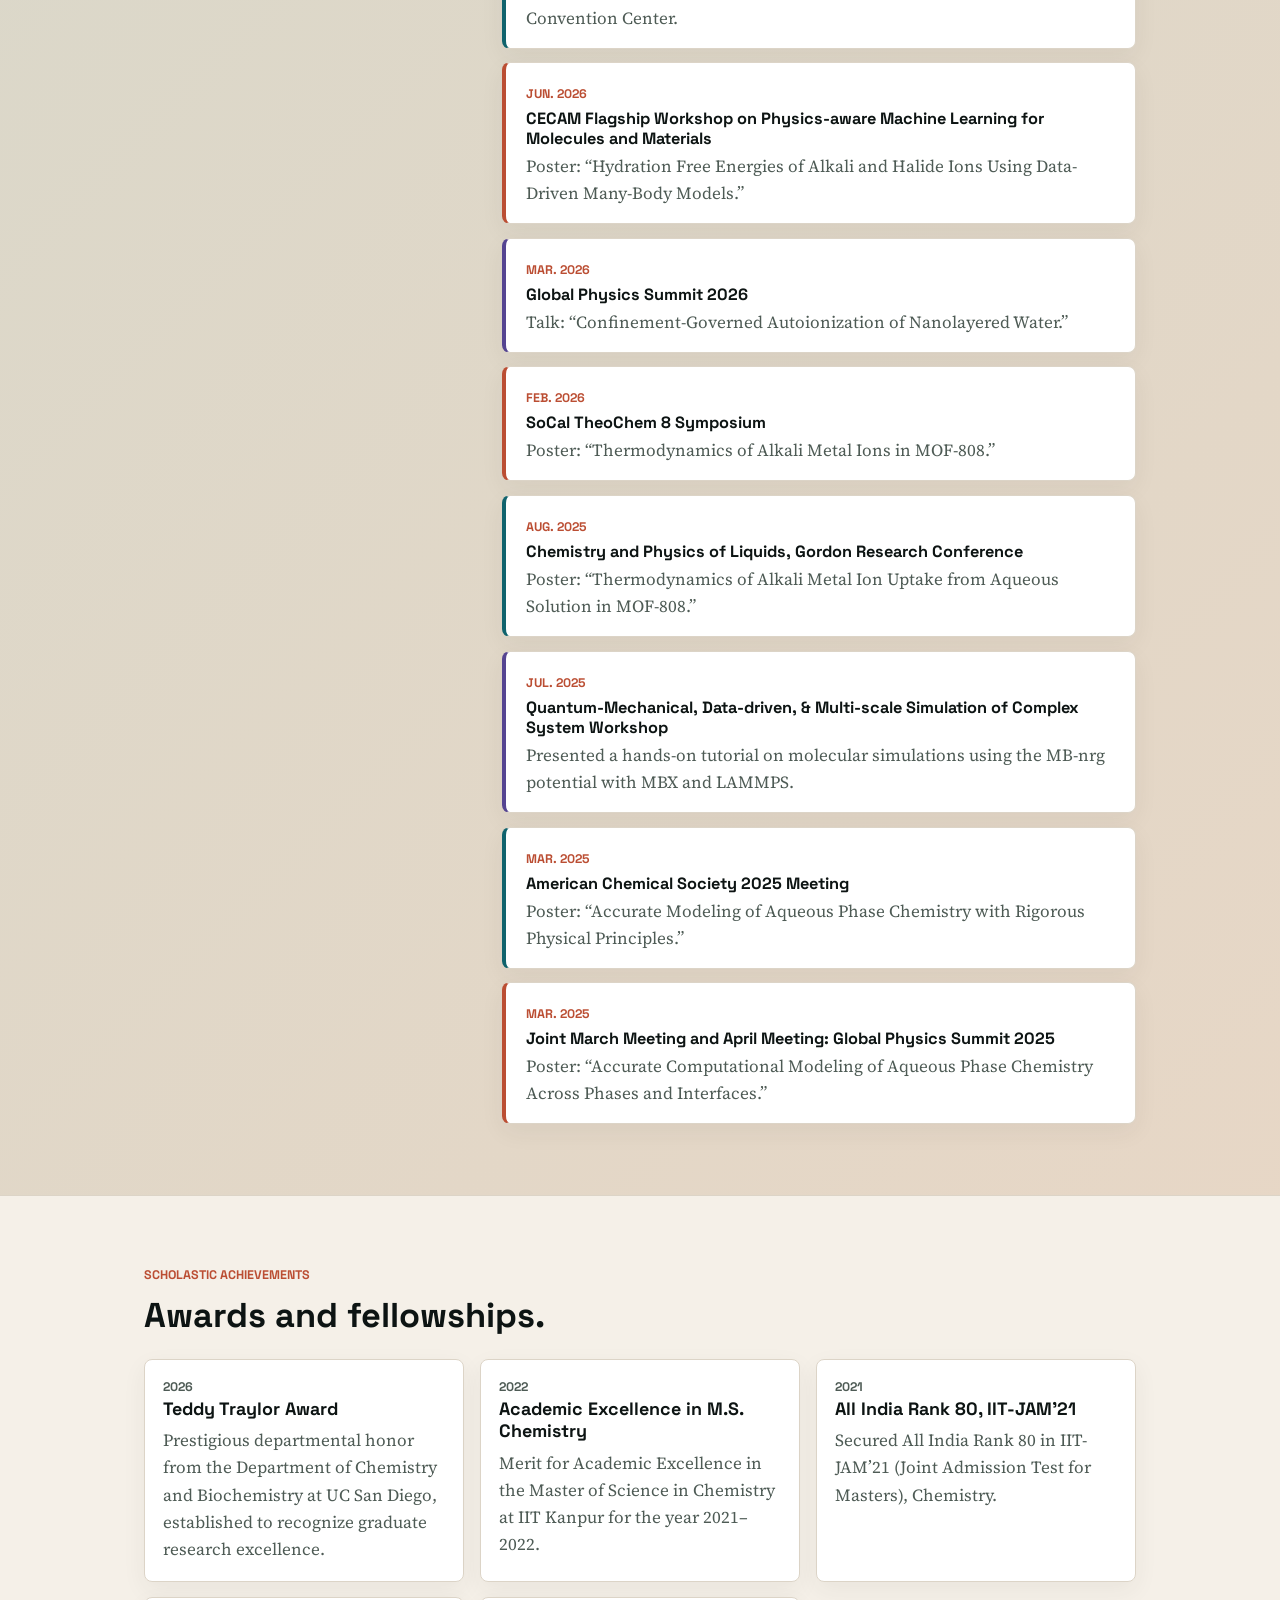
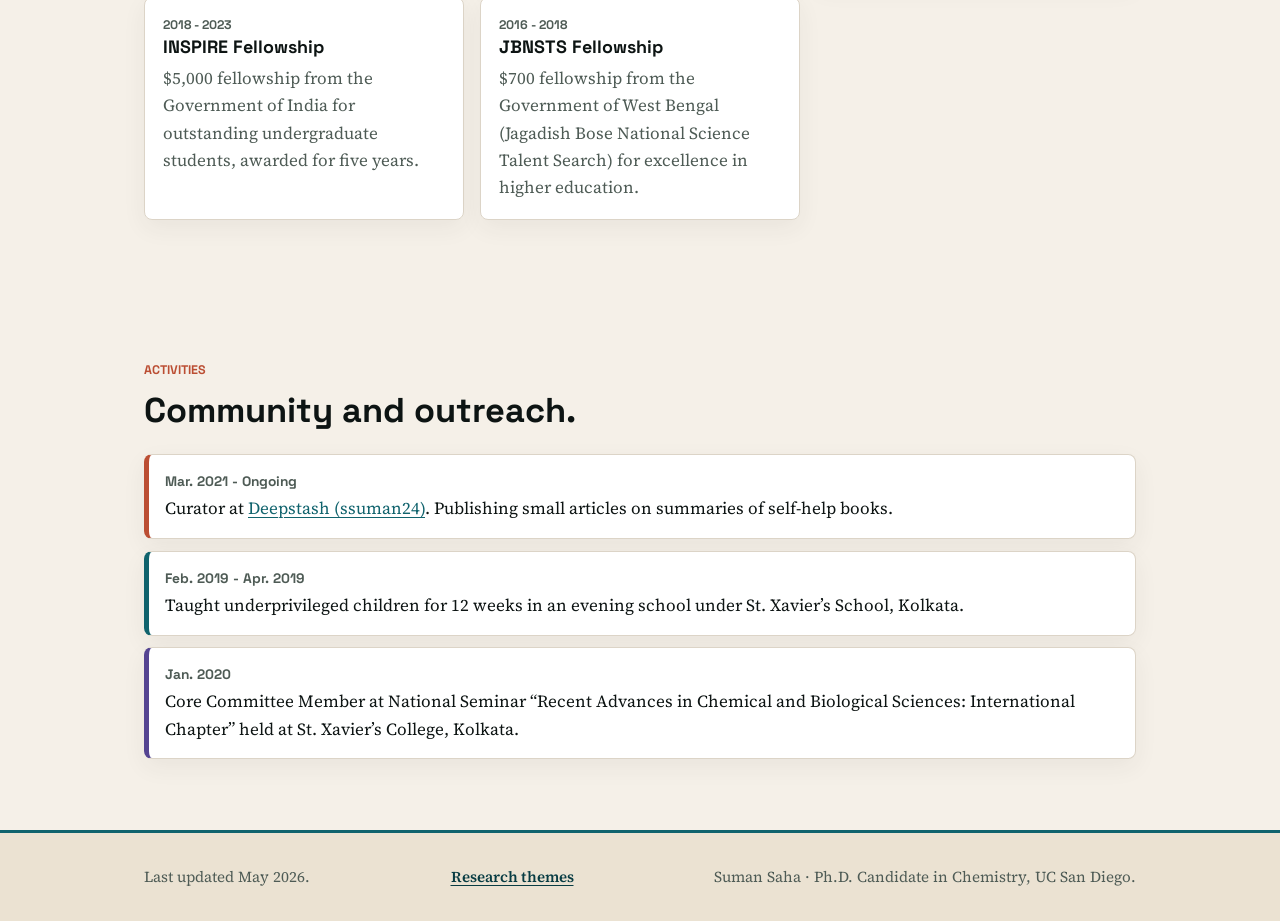
==== commit b705e320: "feat(conferences): add ACS 2026 presentation" ====
--- a/beyond-the-lab.html
+++ b/beyond-the-lab.html
@@ -70,6 +70,12 @@
             </p>
           </div>
           <ol class="conference-list">
+            <li class="reveal-item">
+              <span class="date">Aug. 2026</span>
+              <strong>American Chemical Society 2026 Meeting</strong>
+              <p>Oral - In-person: &ldquo;Hydration free energies of alkali and halide ions using data-driven many-body models.&rdquo;</p>
+              <p>Paper ID 4540022 &middot; Organizing division/committee: COMP: Division of Computers in Chemistry &middot; Session: Machine Learning in Chemistry &middot; Session time: 8:00 AM - 12:00 PM &middot; Presentation: Tuesday, August 25, 2026 from 9:20 AM - 9:40 AM &middot; Room/location: W181b - McCormick Place Convention Center.</p>
+            </li>
             <li class="reveal-item">
               <span class="date">Jun. 2026</span>
               <strong>CECAM Flagship Workshop on Physics-aware Machine Learning for Molecules and Materials</strong>
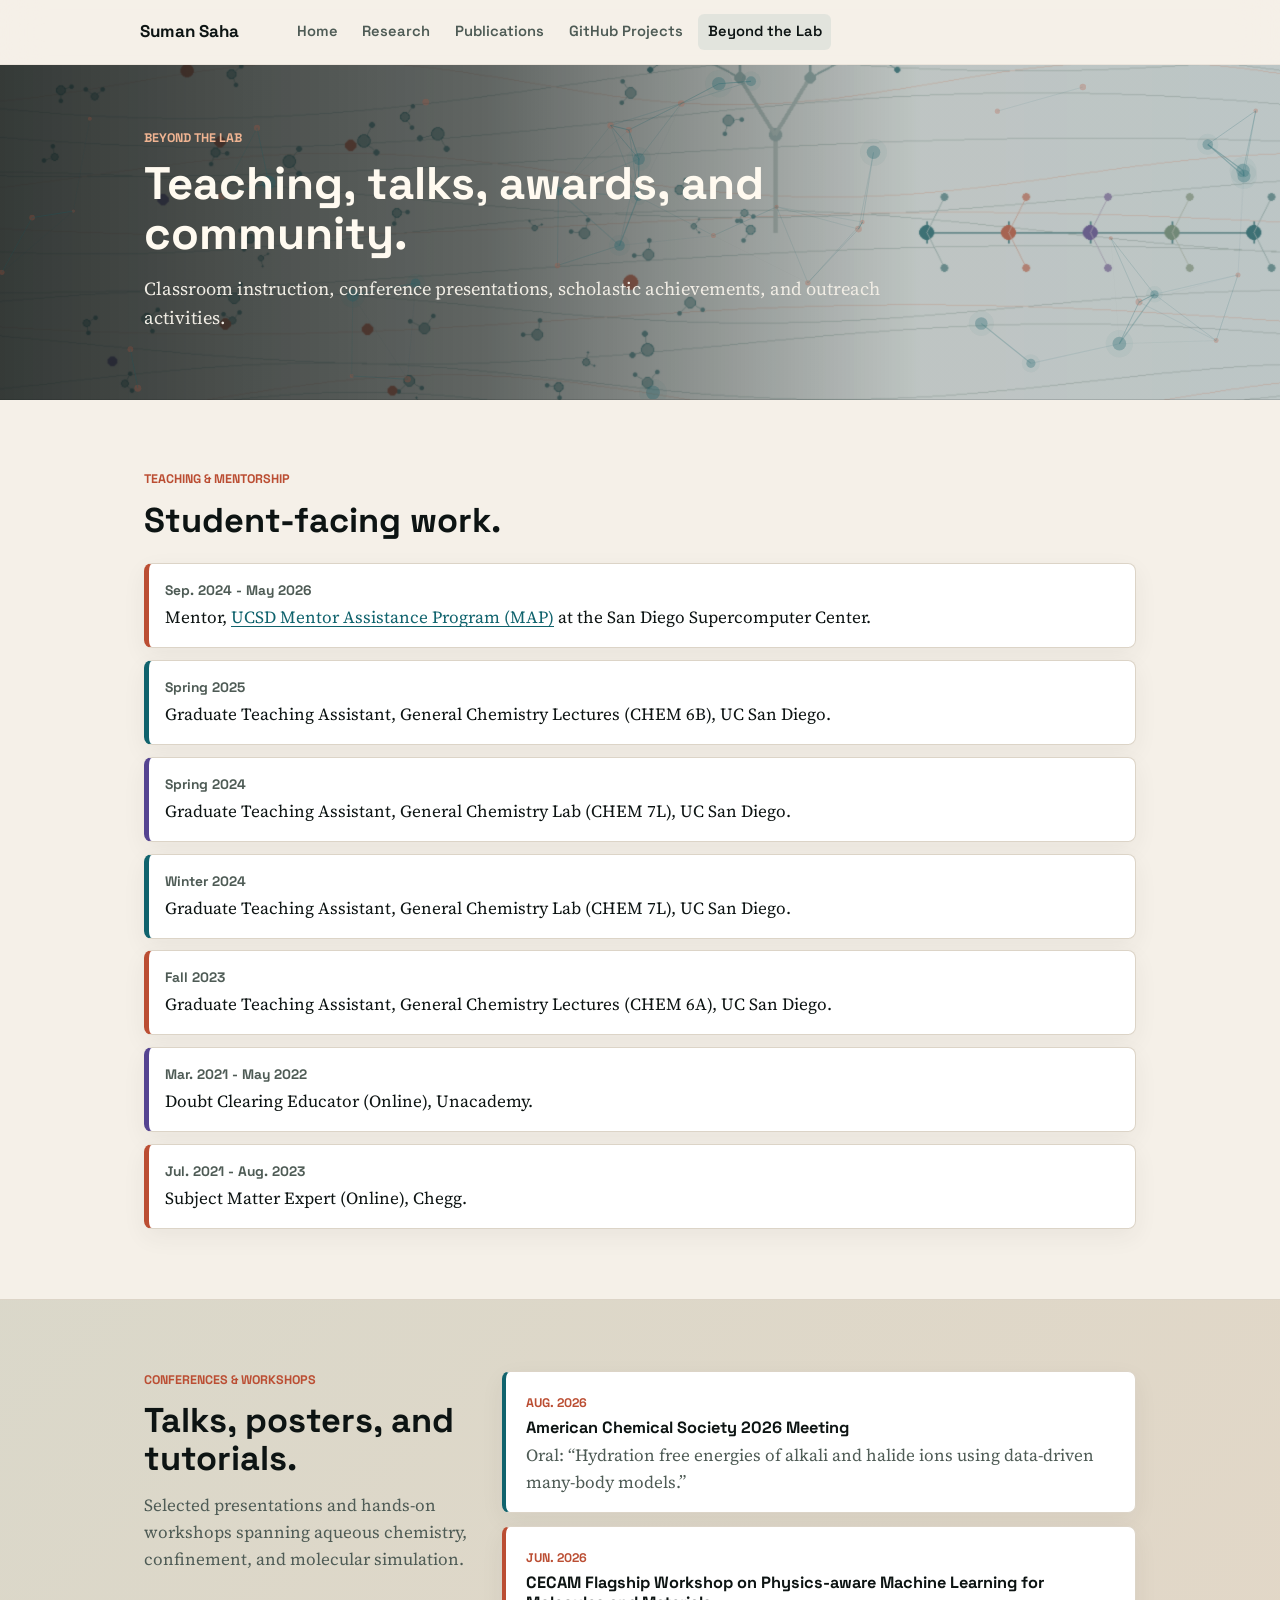
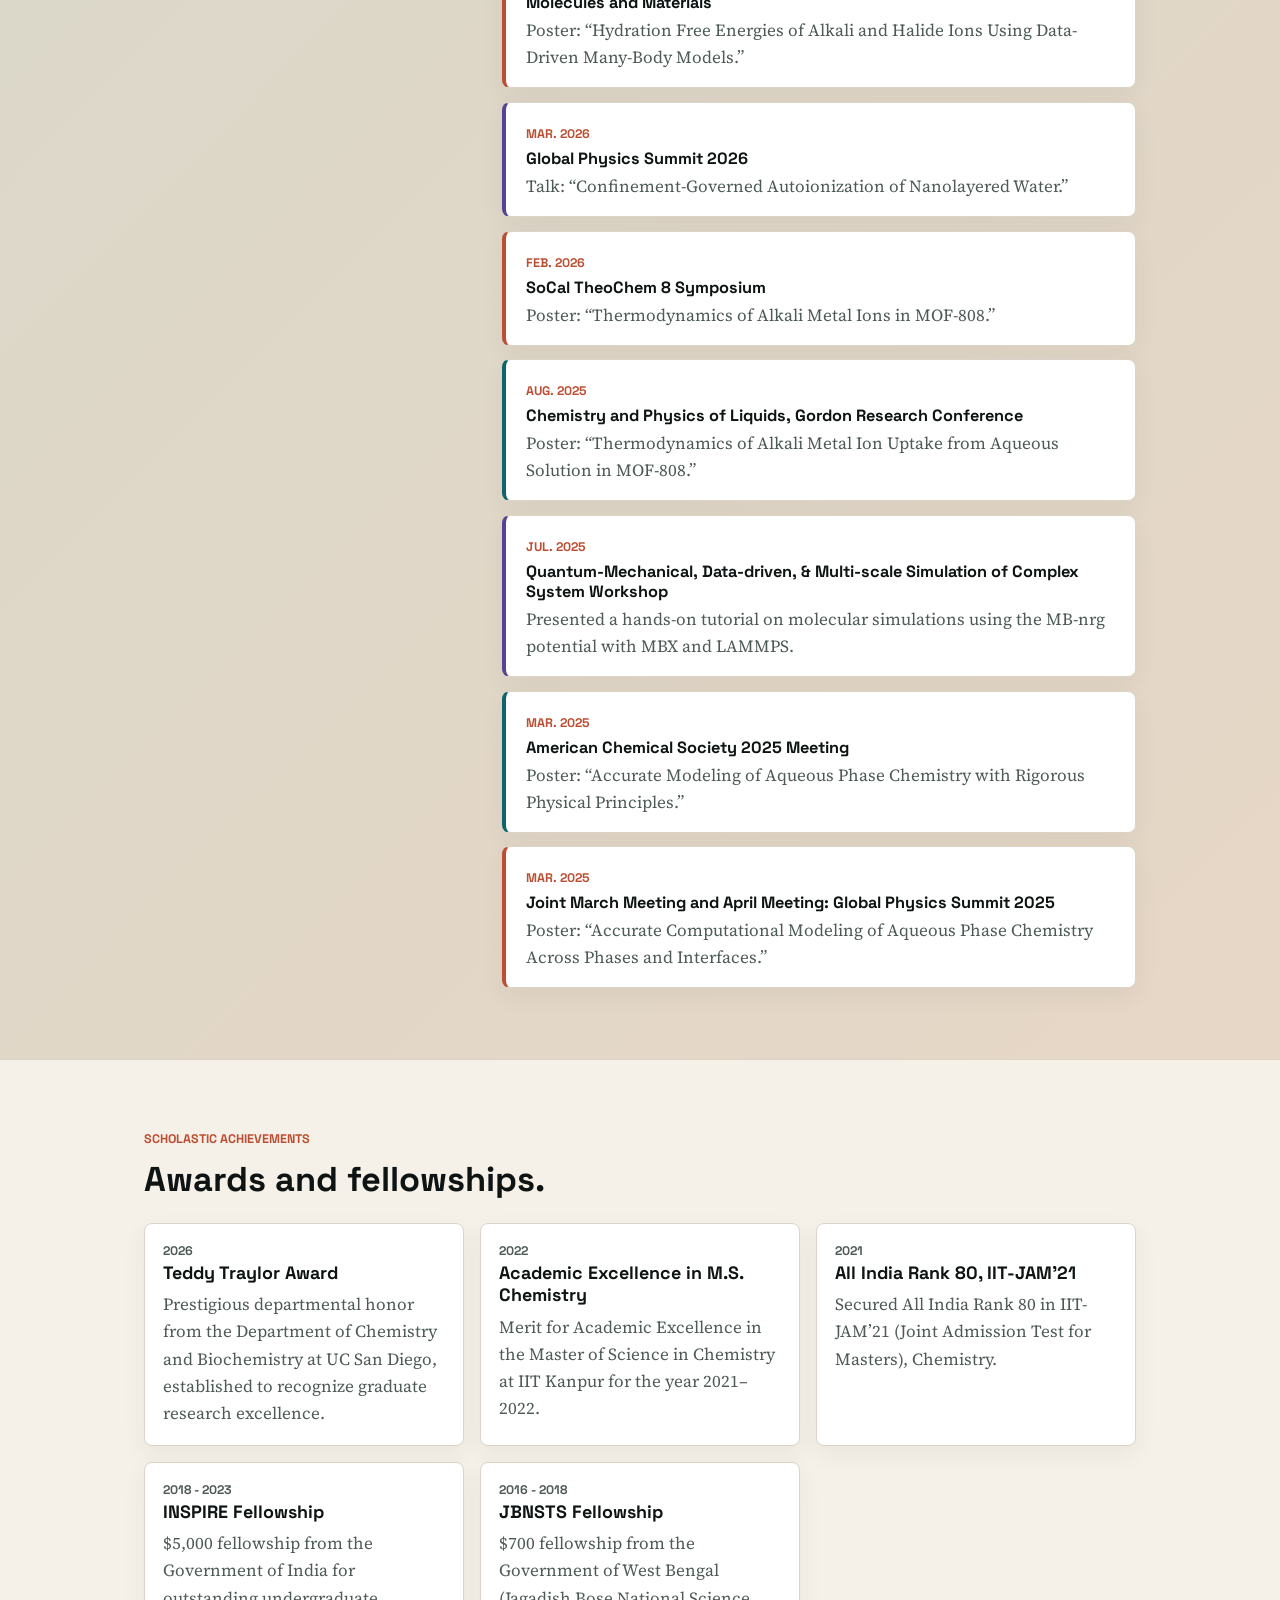
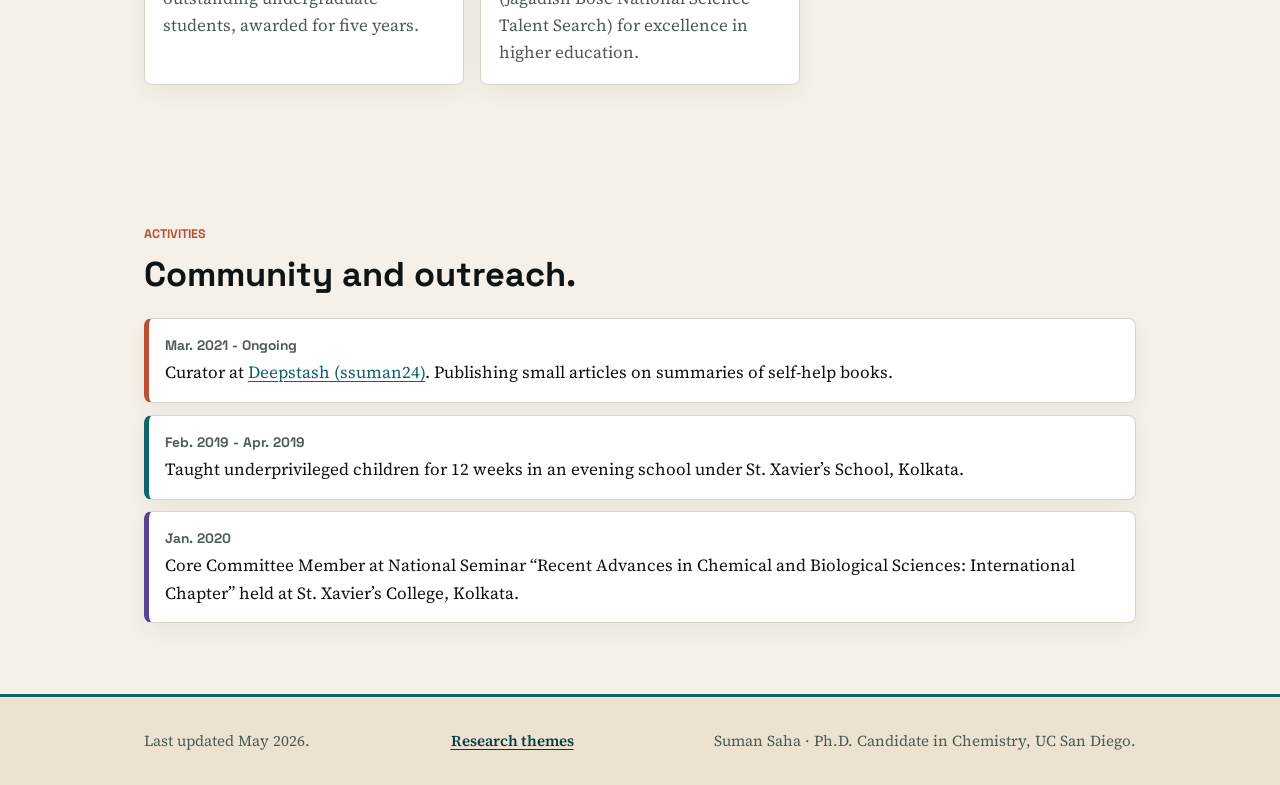
==== commit 6b404b44: "fix(conferences): match compact presentation format" ====
--- a/beyond-the-lab.html
+++ b/beyond-the-lab.html
@@ -73,8 +73,7 @@
             <li class="reveal-item">
               <span class="date">Aug. 2026</span>
               <strong>American Chemical Society 2026 Meeting</strong>
-              <p>Oral - In-person: &ldquo;Hydration free energies of alkali and halide ions using data-driven many-body models.&rdquo;</p>
-              <p>Paper ID 4540022 &middot; Organizing division/committee: COMP: Division of Computers in Chemistry &middot; Session: Machine Learning in Chemistry &middot; Session time: 8:00 AM - 12:00 PM &middot; Presentation: Tuesday, August 25, 2026 from 9:20 AM - 9:40 AM &middot; Room/location: W181b - McCormick Place Convention Center.</p>
+              <p>Oral: &ldquo;Hydration free energies of alkali and halide ions using data-driven many-body models.&rdquo;</p>
             </li>
             <li class="reveal-item">
               <span class="date">Jun. 2026</span>
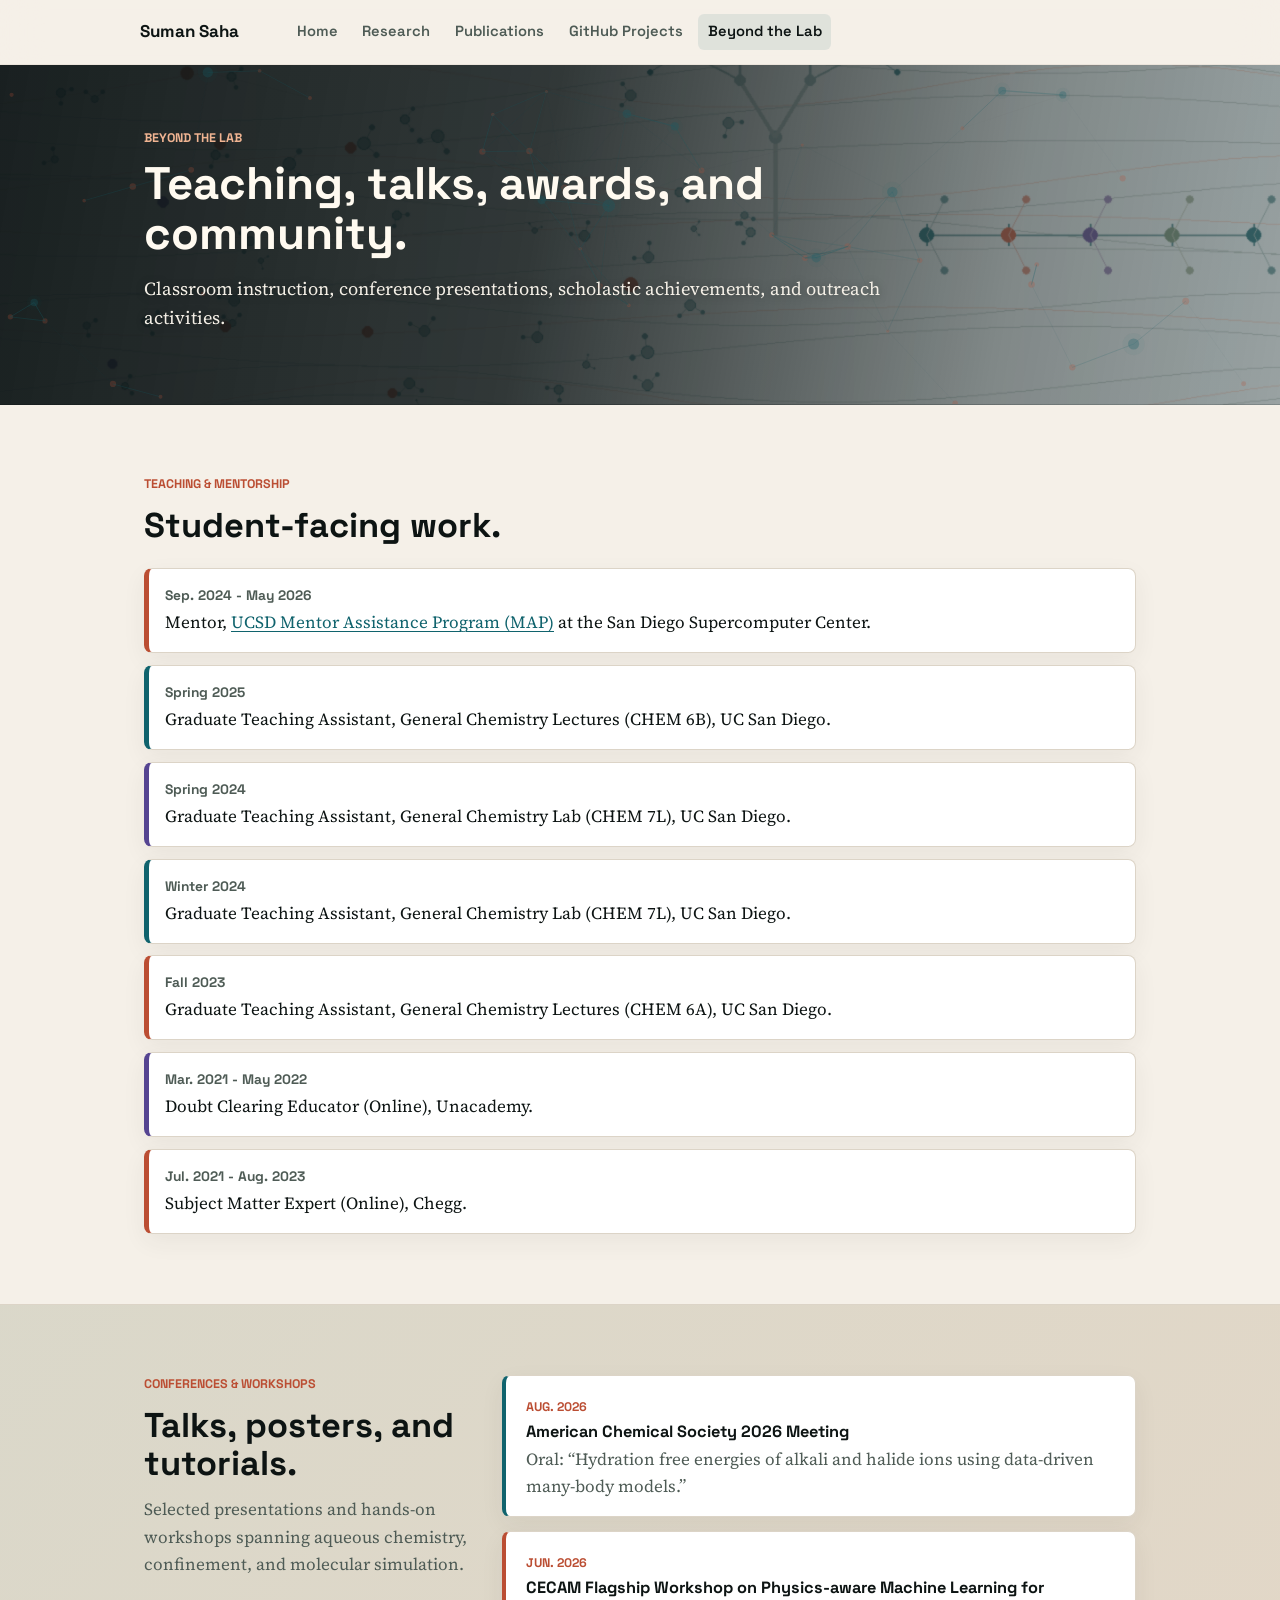
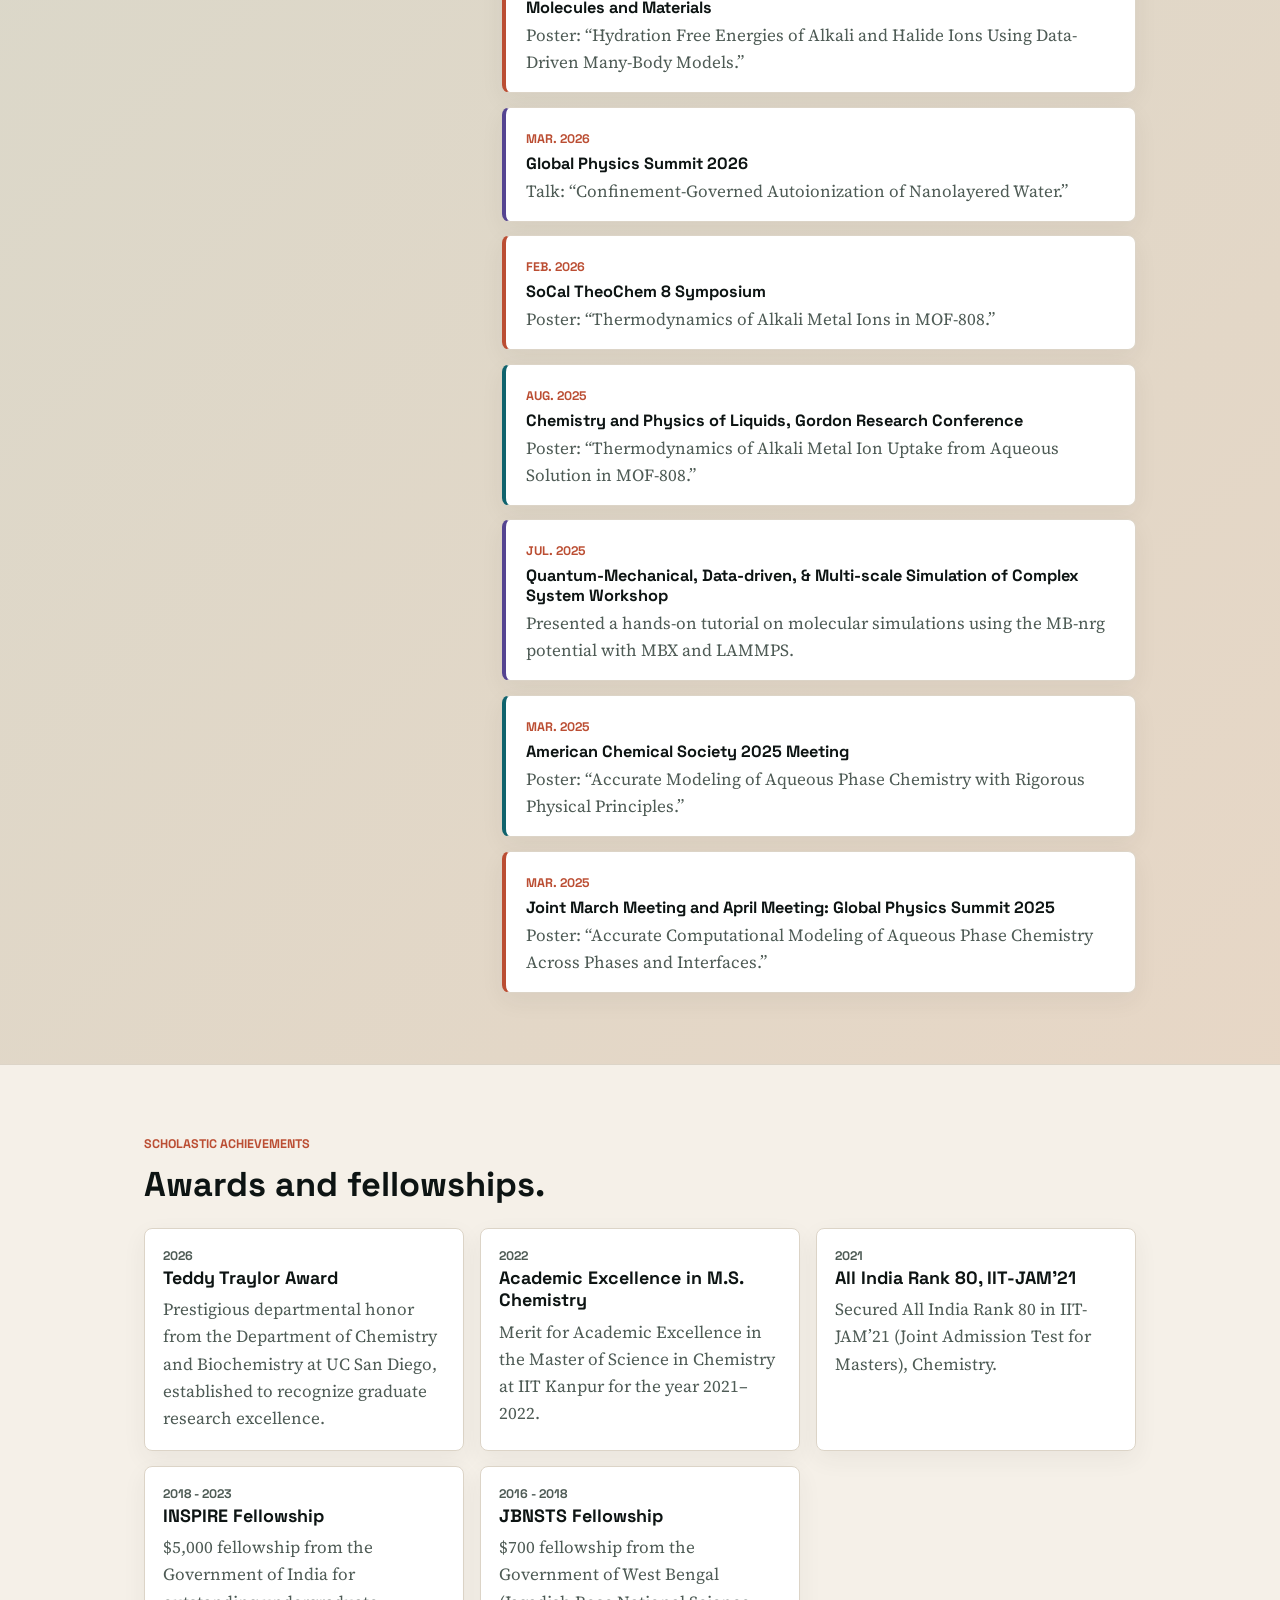
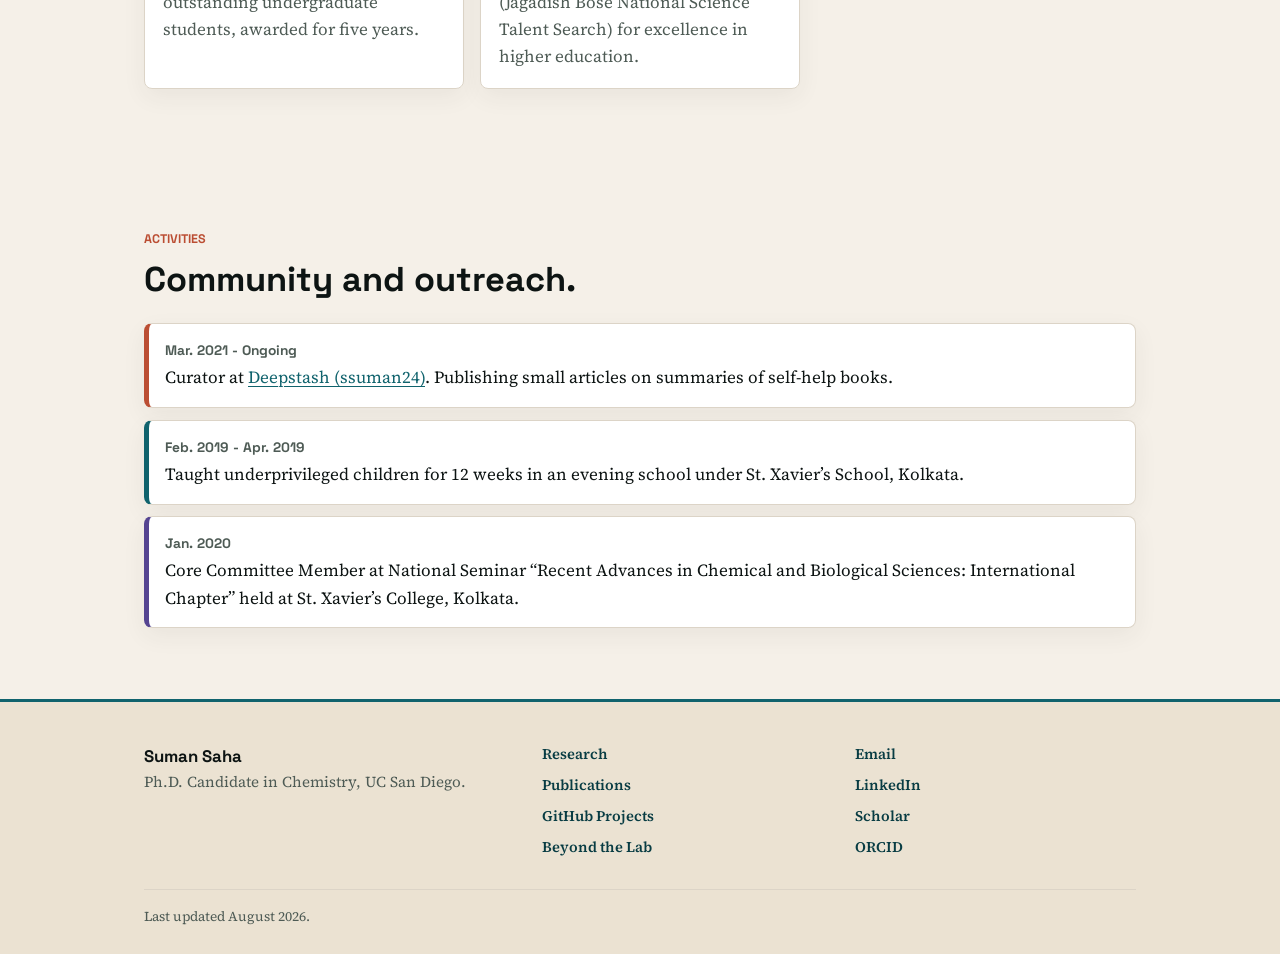
==== commit 0a8de555: "chore: checkpoint portrait site polish" ====
--- a/beyond-the-lab.html
+++ b/beyond-the-lab.html
@@ -167,10 +167,27 @@
         </ul>
       </section>
     </main>
+    <button class="back-to-top" type="button" aria-label="Back to top">↑</button>
     <footer class="footer">
-      <p>Last updated May 2026.</p>
-      <p><a href="research.html">Research themes</a></p>
-      <p>Suman Saha · Ph.D. Candidate in Chemistry, UC San Diego.</p>
+      <div class="footer-inner">
+        <div class="footer-brand">
+          <p class="footer-name">Suman Saha</p>
+          <p>Ph.D. Candidate in Chemistry, UC San Diego.</p>
+        </div>
+        <nav class="footer-links" aria-label="Footer navigation">
+          <a href="research.html">Research</a>
+          <a href="publications.html">Publications</a>
+          <a href="projects.html">GitHub Projects</a>
+          <a href="beyond-the-lab.html">Beyond the Lab</a>
+        </nav>
+        <nav class="footer-links" aria-label="Elsewhere">
+          <a href="mailto:s7saha@ucsd.edu">Email</a>
+          <a href="https://linkedin.com/in/saha-suman" target="_blank" rel="noreferrer">LinkedIn</a>
+          <a href="https://scholar.google.com/citations?user=bfwWShIAAAAJ&amp;hl=en" target="_blank" rel="noreferrer">Scholar</a>
+          <a href="https://orcid.org/0009-0000-3877-6961" target="_blank" rel="noreferrer">ORCID</a>
+        </nav>
+      </div>
+      <p class="footer-meta">Last updated August 2026.</p>
     </footer>
     <script src="assets/animation.js"></script>
   </body>
--- a/style.css
+++ b/style.css
@@ -265,7 +265,7 @@
   min-height: 300px;
   padding: 4rem 1.5rem 3rem;
   background:
-    linear-gradient(90deg, rgba(13, 20, 19, 0.82) 0%, rgba(13, 20, 19, 0.62) 38%, rgba(13, 20, 19, 0.18) 72%),
+    linear-gradient(100deg, rgba(9, 17, 18, 0.93) 0%, rgba(9, 17, 18, 0.82) 42%, rgba(9, 17, 18, 0.46) 78%, rgba(9, 17, 18, 0.34) 100%),
     var(--paper-strong) center / cover no-repeat;
   border-bottom: 1px solid rgba(13, 20, 19, 0.14);
   overflow: hidden;
@@ -293,7 +293,7 @@
 /* Per-page background images */
 .page-hero-research {
   background-image:
-    linear-gradient(90deg, rgba(13, 20, 19, 0.82) 0%, rgba(13, 20, 19, 0.62) 38%, rgba(13, 20, 19, 0.18) 72%),
+    linear-gradient(100deg, rgba(9, 17, 18, 0.93) 0%, rgba(9, 17, 18, 0.82) 42%, rgba(9, 17, 18, 0.46) 78%, rgba(9, 17, 18, 0.34) 100%),
     url("assets/banner-research.png");
   background-size: cover;
   background-position: center;
@@ -301,7 +301,7 @@
 
 .page-hero-publications {
   background-image:
-    linear-gradient(90deg, rgba(13, 20, 19, 0.82) 0%, rgba(13, 20, 19, 0.62) 38%, rgba(13, 20, 19, 0.18) 72%),
+    linear-gradient(100deg, rgba(9, 17, 18, 0.93) 0%, rgba(9, 17, 18, 0.82) 42%, rgba(9, 17, 18, 0.46) 78%, rgba(9, 17, 18, 0.34) 100%),
     url("assets/banner-publications.png");
   background-size: cover;
   background-position: center;
@@ -309,7 +309,7 @@
 
 .page-hero-projects {
   background-image:
-    linear-gradient(90deg, rgba(13, 20, 19, 0.82) 0%, rgba(13, 20, 19, 0.62) 38%, rgba(13, 20, 19, 0.18) 72%),
+    linear-gradient(100deg, rgba(9, 17, 18, 0.93) 0%, rgba(9, 17, 18, 0.82) 42%, rgba(9, 17, 18, 0.46) 78%, rgba(9, 17, 18, 0.34) 100%),
     url("assets/banner-projects.png");
   background-size: cover;
   background-position: center;
@@ -317,7 +317,7 @@
 
 .page-hero-beyond-the-lab {
   background-image:
-    linear-gradient(90deg, rgba(13, 20, 19, 0.82) 0%, rgba(13, 20, 19, 0.62) 38%, rgba(13, 20, 19, 0.18) 72%),
+    linear-gradient(100deg, rgba(9, 17, 18, 0.93) 0%, rgba(9, 17, 18, 0.82) 42%, rgba(9, 17, 18, 0.46) 78%, rgba(9, 17, 18, 0.34) 100%),
     url("assets/banner-beyond-the-lab.png");
   background-size: cover;
   background-position: center;
@@ -1338,3 +1338,349 @@
     flex-wrap: wrap;
   }
 }
+
+/* ============================================================
+   2026 refresh: portrait hero, intro band, footer, utilities
+   ============================================================ */
+
+.hero-home {
+  min-height: min(600px, calc(100vh - 64px));
+  padding-block: 4.5rem 4rem;
+}
+
+.hero-grid {
+  position: relative;
+  z-index: 2;
+  display: grid;
+  grid-template-columns: minmax(0, 1.55fr) minmax(240px, 0.95fr);
+  align-items: center;
+  gap: clamp(2rem, 5vw, 4rem);
+  max-width: 1040px;
+  margin: 0 auto;
+}
+
+.hero-grid .hero-inner {
+  max-width: none;
+}
+
+.hero-grid h1 {
+  font-size: clamp(2.4rem, 4.4vw, 3.5rem);
+}
+
+.hero-grid .hero-copy {
+  max-width: 46ch;
+}
+
+.hero-portrait {
+  position: relative;
+  margin: 0;
+  padding: 0.55rem;
+  background: rgba(255, 250, 240, 0.08);
+  border: 1px solid rgba(255, 250, 240, 0.28);
+  border-radius: 18px;
+  backdrop-filter: blur(14px);
+  -webkit-backdrop-filter: blur(14px);
+  box-shadow: 0 24px 60px rgba(8, 24, 26, 0.42);
+  transition: transform 0.4s ease, box-shadow 0.4s ease;
+}
+
+.hero-portrait:hover {
+  transform: translateY(-4px);
+  box-shadow: 0 30px 70px rgba(8, 24, 26, 0.5);
+}
+
+.hero-portrait img {
+  display: block;
+  width: 100%;
+  height: auto;
+  aspect-ratio: 4 / 5;
+  object-fit: cover;
+  object-position: 50% 18%;
+  border-radius: 13px;
+  filter: saturate(1.02) contrast(1.02);
+}
+
+.hero-portrait figcaption {
+  margin-top: 0.6rem;
+  padding-inline: 0.25rem 0.1rem;
+  color: rgba(246, 234, 215, 0.82);
+  font-family: "Space Grotesk", "Segoe UI", sans-serif;
+  font-size: 0.78rem;
+  letter-spacing: 0.02em;
+  text-align: center;
+}
+
+.hero-actions a.hero-cta {
+  color: #06282c;
+  background: #f0b492;
+  border-color: #f0b492;
+}
+
+.hero-actions a.hero-cta:hover {
+  background: #fff0e2;
+  border-color: #fff0e2;
+}
+
+/* Intro band */
+.section-intro {
+  padding-bottom: 3.4rem;
+}
+
+.intro-grid {
+  display: grid;
+  grid-template-columns: minmax(0, 1.35fr) minmax(0, 1fr);
+  gap: clamp(1.5rem, 4vw, 3rem);
+  align-items: start;
+}
+
+.intro-grid .lead {
+  margin-bottom: 0;
+  font-size: 1.12rem;
+  line-height: 1.72;
+  color: var(--muted);
+}
+
+.focus-chips {
+  display: flex;
+  flex-wrap: wrap;
+  gap: 0.5rem;
+  margin: 0.25rem 0 0;
+  padding: 0;
+  list-style: none;
+}
+
+.focus-chips li {
+  padding: 0.4rem 0.8rem;
+  background: var(--surface);
+  border: 1px solid var(--line);
+  border-radius: 999px;
+  font-family: "Space Grotesk", "Segoe UI", sans-serif;
+  font-size: 0.85rem;
+  font-weight: 600;
+  color: var(--teal-dark);
+  transition: border-color 0.25s, transform 0.25s, box-shadow 0.25s;
+}
+
+.focus-chips li:hover {
+  border-color: var(--teal);
+  transform: translateY(-2px);
+  box-shadow: 0 8px 18px rgba(16, 99, 109, 0.1);
+}
+
+/* Nav active state driven by aria-current */
+.nav-links a[aria-current="page"] {
+  color: var(--ink);
+  background: rgba(20, 95, 104, 0.09);
+}
+
+/* Footer */
+.footer {
+  display: block;
+  padding-block: 2.6rem 1.6rem;
+}
+
+.footer-inner {
+  display: grid;
+  grid-template-columns: minmax(0, 1.3fr) repeat(2, minmax(0, 1fr));
+  gap: 1.5rem 2rem;
+}
+
+.footer-name {
+  font-family: "Space Grotesk", "Segoe UI", sans-serif;
+  font-size: 1.05rem;
+  font-weight: 700;
+  color: var(--ink);
+}
+
+.footer-links {
+  display: flex;
+  flex-direction: column;
+  gap: 0.4rem;
+  font-size: 0.92rem;
+}
+
+.footer-links a {
+  width: fit-content;
+  text-decoration: none;
+  border-bottom: 1px solid transparent;
+}
+
+.footer-links a:hover {
+  border-bottom-color: currentColor;
+}
+
+.footer-meta {
+  margin-top: 1.8rem;
+  padding-top: 1rem;
+  border-top: 1px solid var(--line);
+  font-size: 0.85rem;
+}
+
+/* Back to top */
+.back-to-top {
+  position: fixed;
+  right: 1.25rem;
+  bottom: 1.25rem;
+  z-index: 30;
+  width: 44px;
+  height: 44px;
+  display: grid;
+  place-items: center;
+  color: #fffaf0;
+  background: var(--teal);
+  border: none;
+  border-radius: 50%;
+  font-size: 1.1rem;
+  cursor: pointer;
+  opacity: 0;
+  visibility: hidden;
+  transform: translateY(10px);
+  box-shadow: 0 10px 26px rgba(8, 60, 67, 0.32);
+  transition: opacity 0.3s, transform 0.3s, visibility 0.3s, background 0.25s;
+}
+
+.back-to-top.is-visible {
+  opacity: 1;
+  visibility: visible;
+  transform: translateY(0);
+}
+
+.back-to-top:hover {
+  background: var(--teal-dark);
+}
+
+@media (max-width: 900px) {
+  .hero-grid {
+    grid-template-columns: 1fr;
+    justify-items: start;
+    gap: 2rem;
+  }
+
+  .hero-portrait {
+    order: -1;
+    width: min(260px, 62%);
+  }
+
+  .intro-grid,
+  .footer-inner {
+    grid-template-columns: 1fr;
+  }
+
+  .footer-links {
+    flex-direction: row;
+    flex-wrap: wrap;
+    gap: 0.5rem 1rem;
+  }
+}
+
+@media (prefers-reduced-motion: reduce) {
+  * {
+    animation-duration: 0.01ms !important;
+    transition-duration: 0.01ms !important;
+    scroll-behavior: auto !important;
+  }
+}
+
+/* Hero legibility: stronger, wider scrim so copy stays readable at every width */
+.hero-home {
+  background:
+    linear-gradient(105deg, rgba(8, 18, 20, 0.94) 0%, rgba(8, 18, 20, 0.86) 30%, rgba(8, 18, 20, 0.58) 62%, rgba(8, 18, 20, 0.42) 100%),
+    url("assets/research-background.png") center / cover no-repeat;
+}
+
+.hero-portrait figcaption {
+  color: rgba(255, 250, 240, 0.9);
+  text-shadow: 0 1px 6px rgba(0, 0, 0, 0.55);
+}
+
+@media (max-width: 900px) {
+  .hero-home {
+    background:
+      linear-gradient(180deg, rgba(8, 18, 20, 0.9) 0%, rgba(8, 18, 20, 0.88) 100%),
+      url("assets/research-background.png") center / cover no-repeat;
+  }
+
+  .hero-portrait {
+    width: min(220px, 55%);
+  }
+}
+
+/* Page hero: taller banner + reduced dividing weight */
+.page-hero {
+  min-height: 340px;
+}
+
+.page-hero p:not(.eyebrow) {
+  color: #f4efe6;
+  text-shadow: 0 1px 8px rgba(0, 0, 0, 0.35);
+}
+
+/* Circular hero portrait */
+.hero-portrait {
+  display: flex;
+  flex-direction: column;
+  align-items: center;
+  padding: 0;
+  background: none;
+  border: none;
+  border-radius: 0;
+  backdrop-filter: none;
+  -webkit-backdrop-filter: none;
+  box-shadow: none;
+}
+
+.portrait-ring {
+  position: relative;
+  width: min(310px, 100%);
+  aspect-ratio: 1;
+  padding: 6px;
+  border-radius: 50%;
+  background: conic-gradient(from 210deg, rgba(240, 180, 146, 0.95), rgba(96, 190, 197, 0.9), rgba(240, 180, 146, 0.95));
+  box-shadow: 0 26px 62px rgba(4, 18, 20, 0.55);
+  transition: transform 0.45s ease, box-shadow 0.45s ease;
+}
+
+.portrait-ring::after {
+  content: "";
+  position: absolute;
+  inset: -14px;
+  border-radius: 50%;
+  border: 1px solid rgba(255, 250, 240, 0.22);
+  pointer-events: none;
+}
+
+.hero-portrait:hover .portrait-ring {
+  transform: translateY(-5px) scale(1.015);
+  box-shadow: 0 34px 72px rgba(4, 18, 20, 0.62);
+}
+
+.hero-portrait .portrait-ring img {
+  width: 100%;
+  height: 100%;
+  aspect-ratio: 1;
+  border-radius: 50%;
+  object-fit: cover;
+  object-position: 50% 32%;
+  display: block;
+  border: 3px solid rgba(9, 17, 18, 0.9);
+}
+
+.hero-portrait figcaption {
+  margin-top: 1.15rem;
+  max-width: 24ch;
+}
+
+@media (max-width: 900px) {
+  .hero-portrait {
+    width: auto;
+    align-items: flex-start;
+  }
+
+  .portrait-ring {
+    width: 190px;
+  }
+
+  .hero-portrait figcaption {
+    text-align: left;
+  }
+}
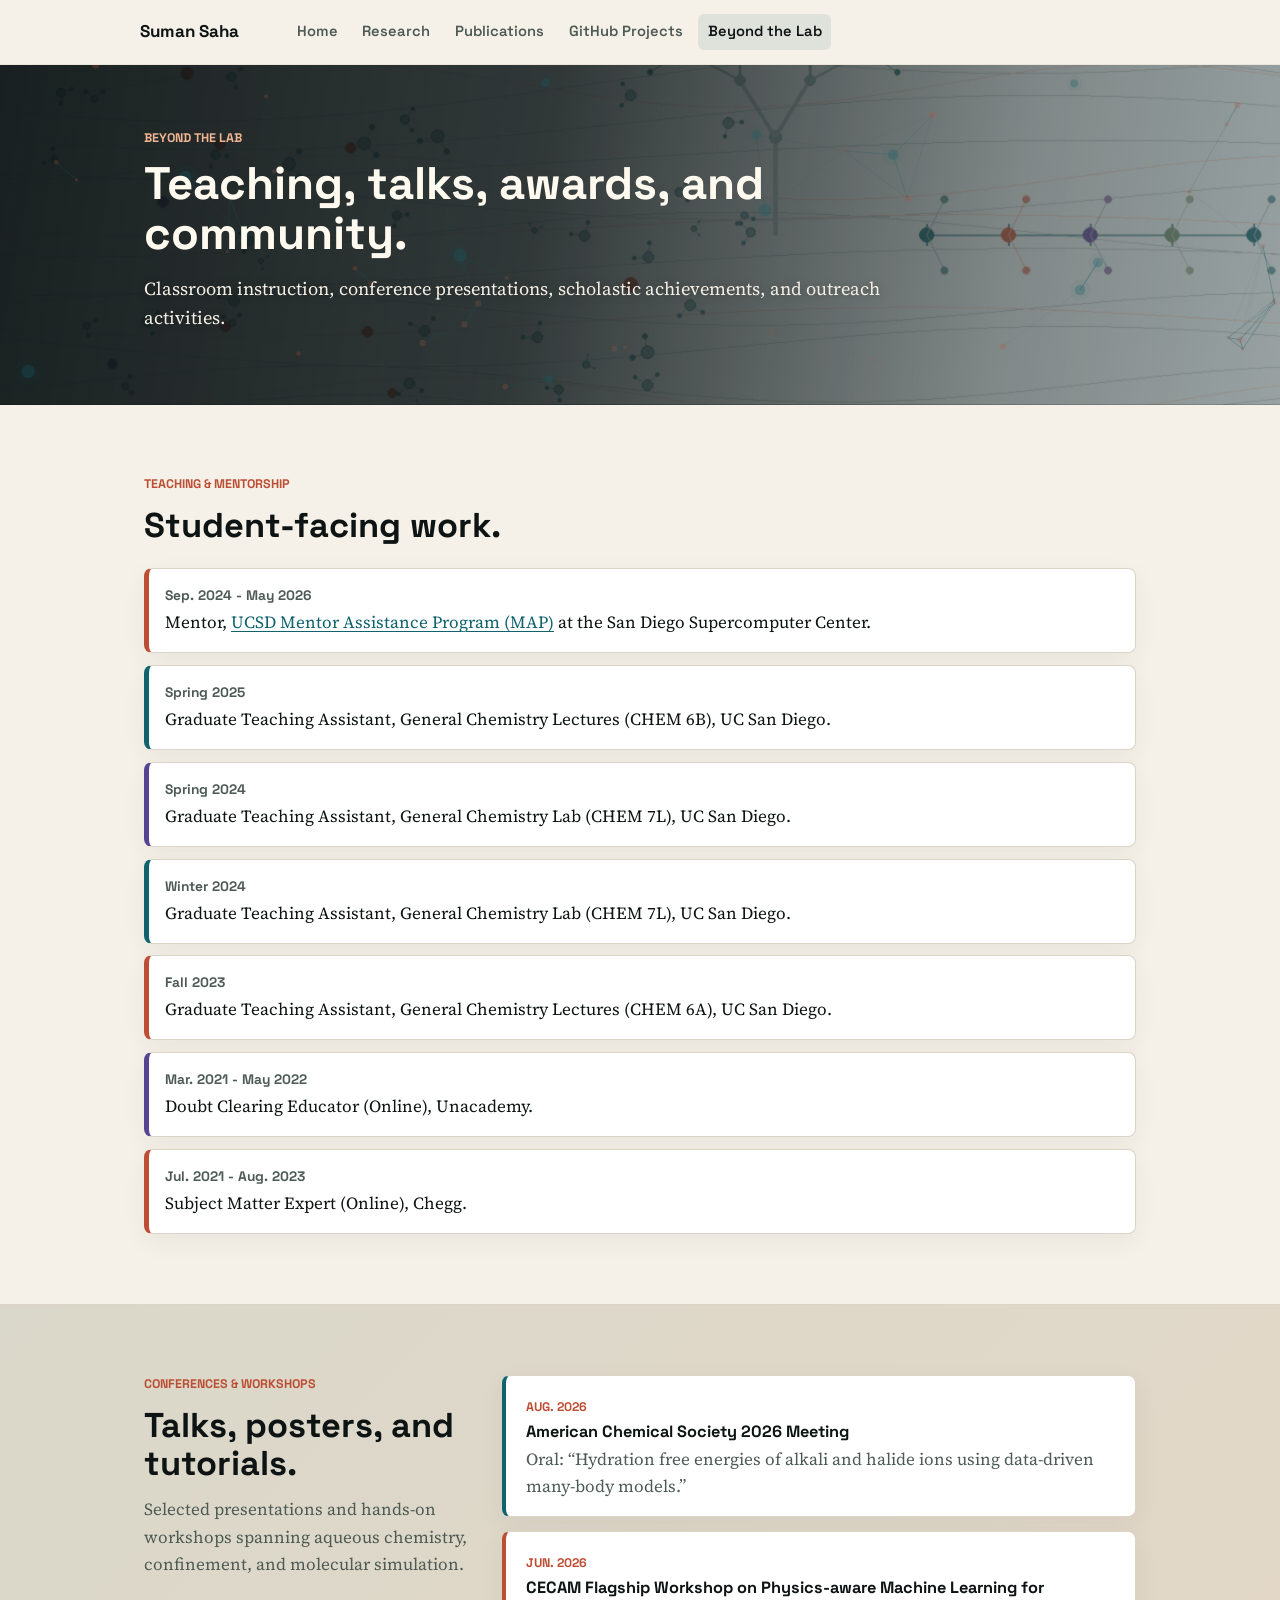
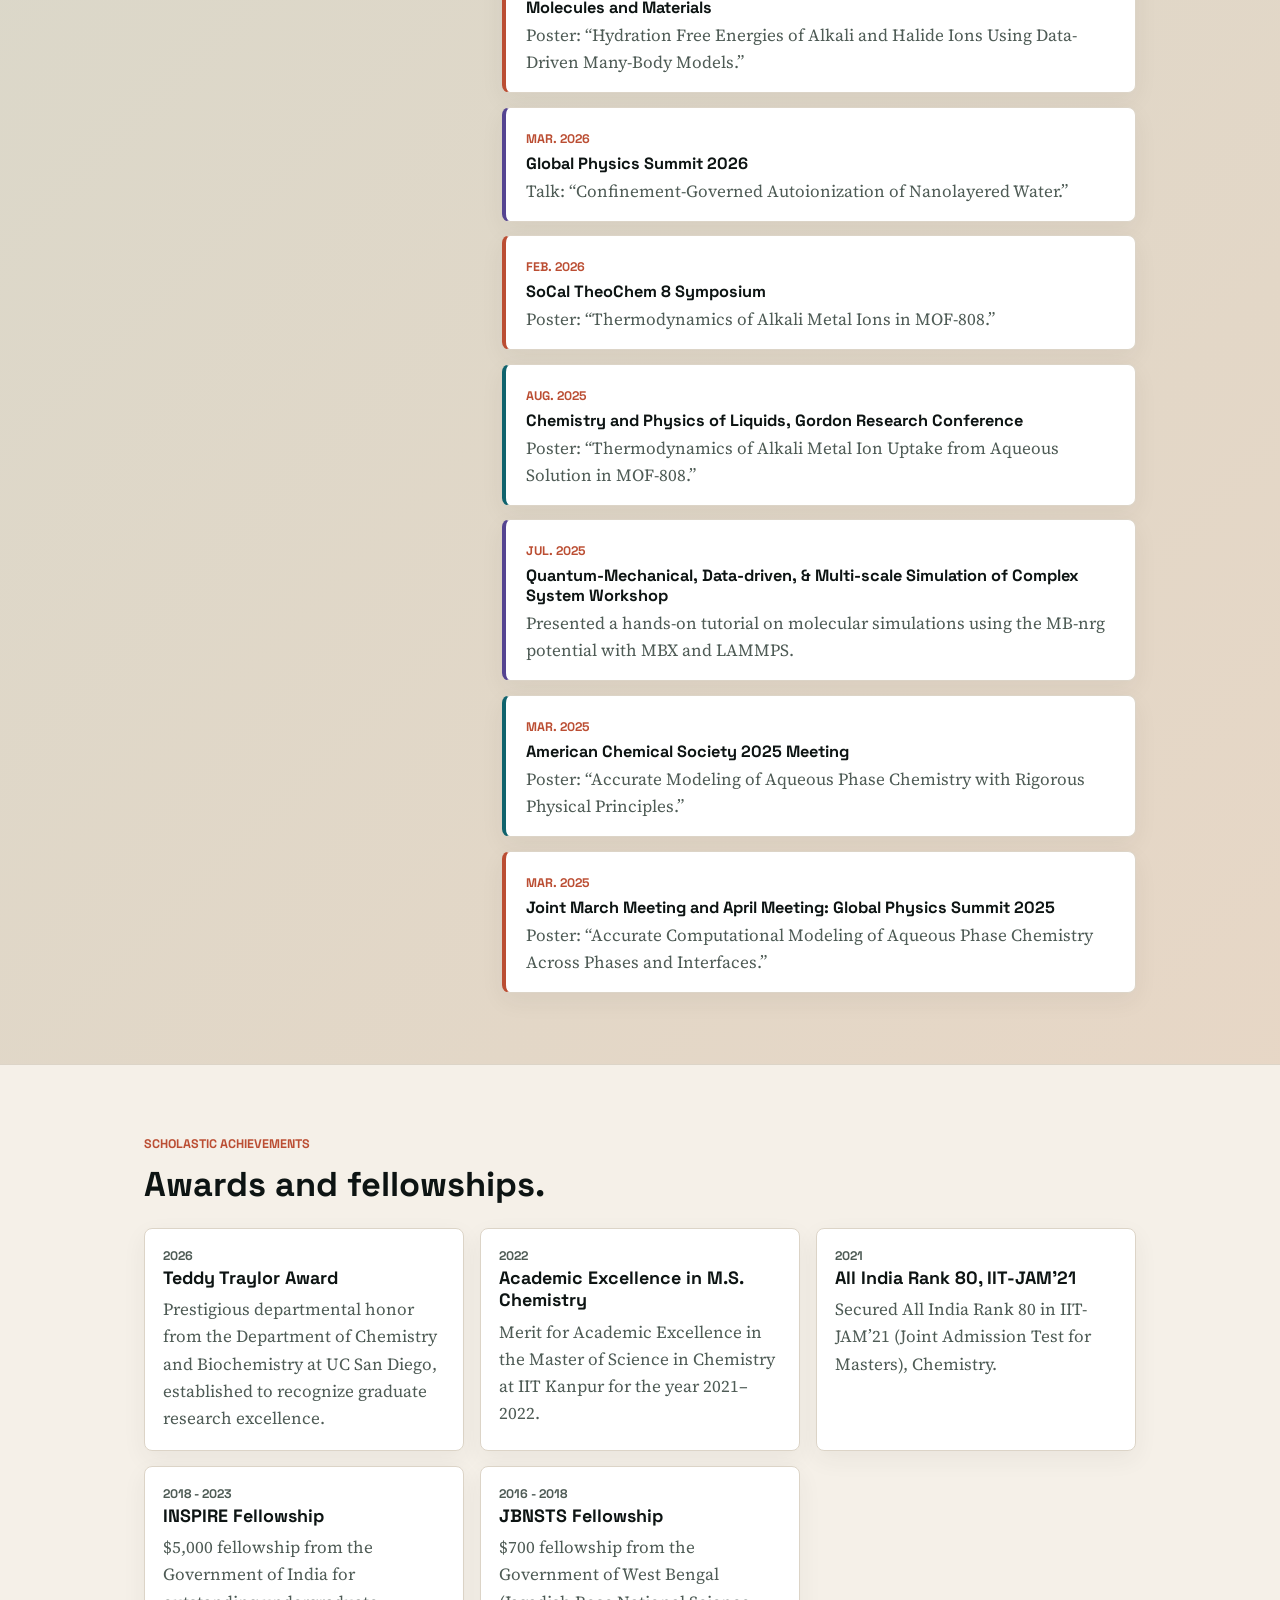
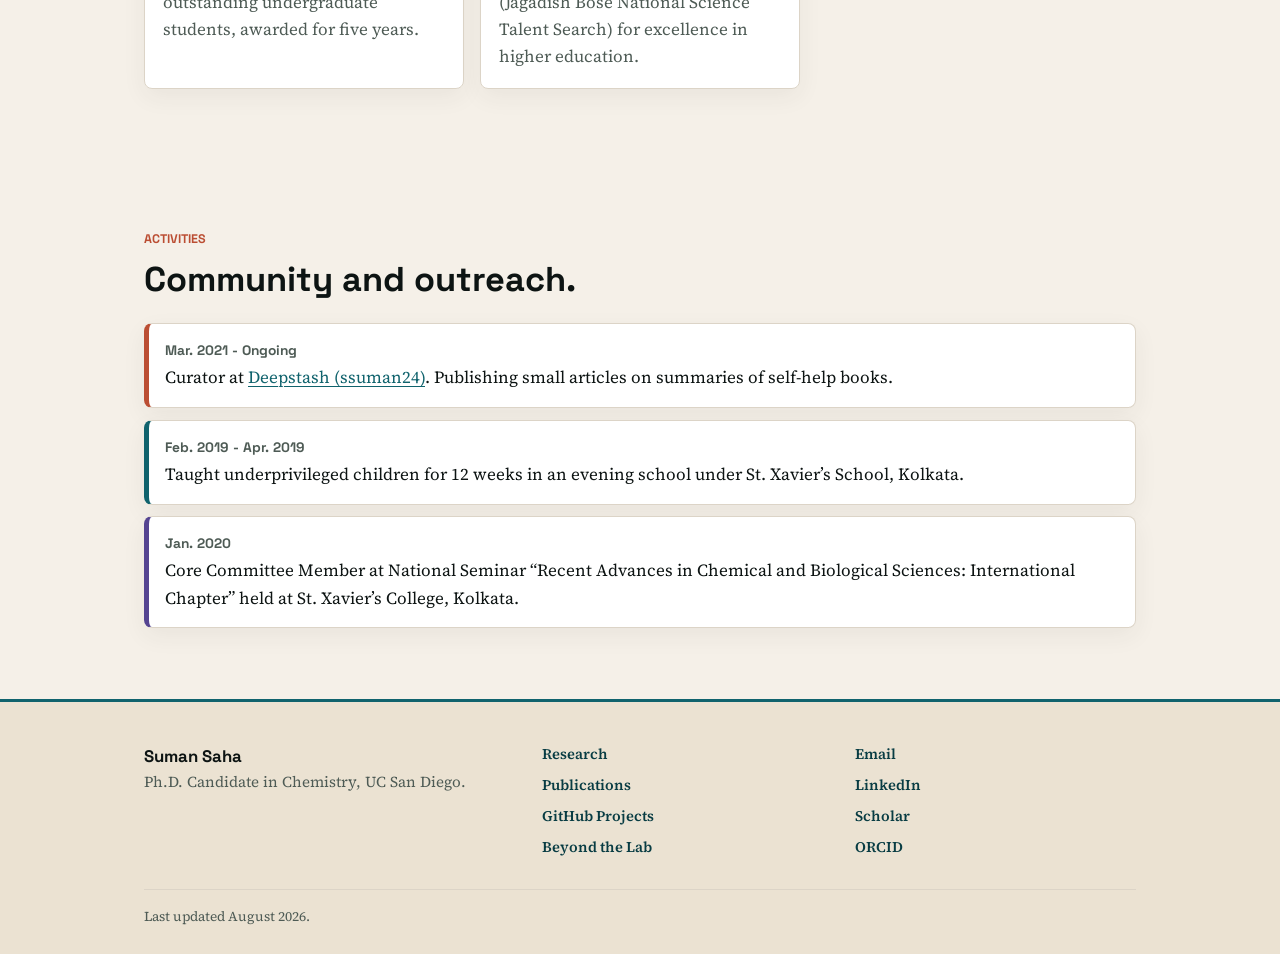
==== commit a8d1dbe3: "feat: make homepage a continuous scroll" ====
--- a/beyond-the-lab.html
+++ b/beyond-the-lab.html
@@ -19,7 +19,7 @@
     <link rel="preconnect" href="https://fonts.googleapis.com" />
     <link rel="preconnect" href="https://fonts.gstatic.com" crossorigin />
     <link href="https://fonts.googleapis.com/css2?family=Space+Grotesk:wght@400;500;600;700&family=Source+Serif+4:opsz,wght@8..60,400;8..60,600&display=swap" rel="stylesheet" />
-    <link rel="stylesheet" href="style.css" />
+    <link rel="stylesheet" href="style.css?v=20260828" />
   </head>
   <body>
     <a class="skip-link" href="#main">Skip to content</a>
@@ -189,6 +189,6 @@
       </div>
       <p class="footer-meta">Last updated August 2026.</p>
     </footer>
-    <script src="assets/animation.js"></script>
+    <script src="assets/animation.js?v=20260828"></script>
   </body>
 </html>
--- a/style.css
+++ b/style.css
@@ -1684,3 +1684,159 @@
     text-align: left;
   }
 }
+
+/* ============================================================
+   Continuous homepage: one scrollable path through every section
+   ============================================================ */
+
+.scroll-section {
+  scroll-margin-top: 86px;
+}
+
+.scroll-section-inner {
+  width: min(100%, 1040px);
+  margin: 0 auto;
+}
+
+.section-band > .scroll-section-inner {
+  padding-right: 1.5rem;
+  padding-left: 1.5rem;
+}
+
+.scroll-section-heading {
+  margin-bottom: 2rem;
+}
+
+.scroll-section-heading > p:not(.eyebrow) {
+  max-width: 70ch;
+  color: var(--muted);
+}
+
+.section-link {
+  display: inline-flex;
+  align-items: center;
+  gap: 0.4rem;
+  margin-top: 0.35rem;
+  color: var(--teal-dark);
+  font-family: "Space Grotesk", "Segoe UI", sans-serif;
+  font-size: 0.9rem;
+  font-weight: 700;
+  text-decoration: none;
+}
+
+.section-link span {
+  transition: transform 0.2s ease;
+}
+
+.section-link:hover span {
+  transform: translate(3px, -2px);
+}
+
+.home-feature-grid {
+  grid-template-columns: repeat(4, minmax(0, 1fr));
+}
+
+.scroll-cue {
+  display: inline-flex;
+  align-items: center;
+  gap: 0.65rem;
+  margin-top: 2.2rem;
+  color: rgba(255, 250, 240, 0.84);
+  font-family: "Space Grotesk", "Segoe UI", sans-serif;
+  font-size: 0.86rem;
+  font-weight: 600;
+  text-decoration: none;
+}
+
+.scroll-cue > span:last-child {
+  display: grid;
+  width: 1.65rem;
+  height: 1.65rem;
+  place-items: center;
+  border: 1px solid rgba(255, 250, 240, 0.42);
+  border-radius: 50%;
+  transition: background-color 0.2s ease, transform 0.2s ease;
+}
+
+.scroll-cue:hover {
+  color: #fffaf0;
+}
+
+.scroll-cue:hover > span:last-child {
+  background: rgba(255, 250, 240, 0.16);
+  transform: translateY(3px);
+}
+
+.section-scroll .research-card-body h3 {
+  margin-bottom: 0.65rem;
+  font-family: "Space Grotesk", "Segoe UI", sans-serif;
+  font-size: 1.65rem;
+  line-height: 1.15;
+}
+
+.scroll-projects-grid {
+  padding-right: 0;
+  padding-left: 0;
+}
+
+.scroll-projects-grid .project-card {
+  width: 100%;
+  max-width: none;
+}
+
+.project-detail-list {
+  margin: 0.8rem 0 0 1.2rem;
+  padding: 0;
+  color: var(--muted);
+  font-size: 0.94rem;
+  line-height: 1.5;
+}
+
+.project-detail-list li {
+  margin-bottom: 0.4rem;
+}
+
+.scroll-subsection {
+  margin-top: 3rem;
+  padding-top: 2rem;
+  border-top: 1px solid var(--line);
+}
+
+.scroll-subsection:first-of-type {
+  margin-top: 2.4rem;
+}
+
+.scroll-subsection .section-heading {
+  margin-bottom: 1.25rem;
+}
+
+.nav-links a[aria-current="location"] {
+  color: var(--ink);
+  background: rgba(20, 95, 104, 0.09);
+}
+
+@media (max-width: 980px) {
+  .home-feature-grid {
+    grid-template-columns: repeat(2, minmax(0, 1fr));
+  }
+}
+
+@media (max-width: 720px) {
+  .section-band > .scroll-section-inner {
+    padding-right: 1rem;
+    padding-left: 1rem;
+  }
+
+  .home-feature-grid {
+    grid-template-columns: 1fr;
+  }
+
+  .scroll-section-heading {
+    margin-bottom: 1.5rem;
+  }
+
+  .scroll-subsection {
+    margin-top: 2.4rem;
+    padding-top: 1.5rem;
+  }
+}
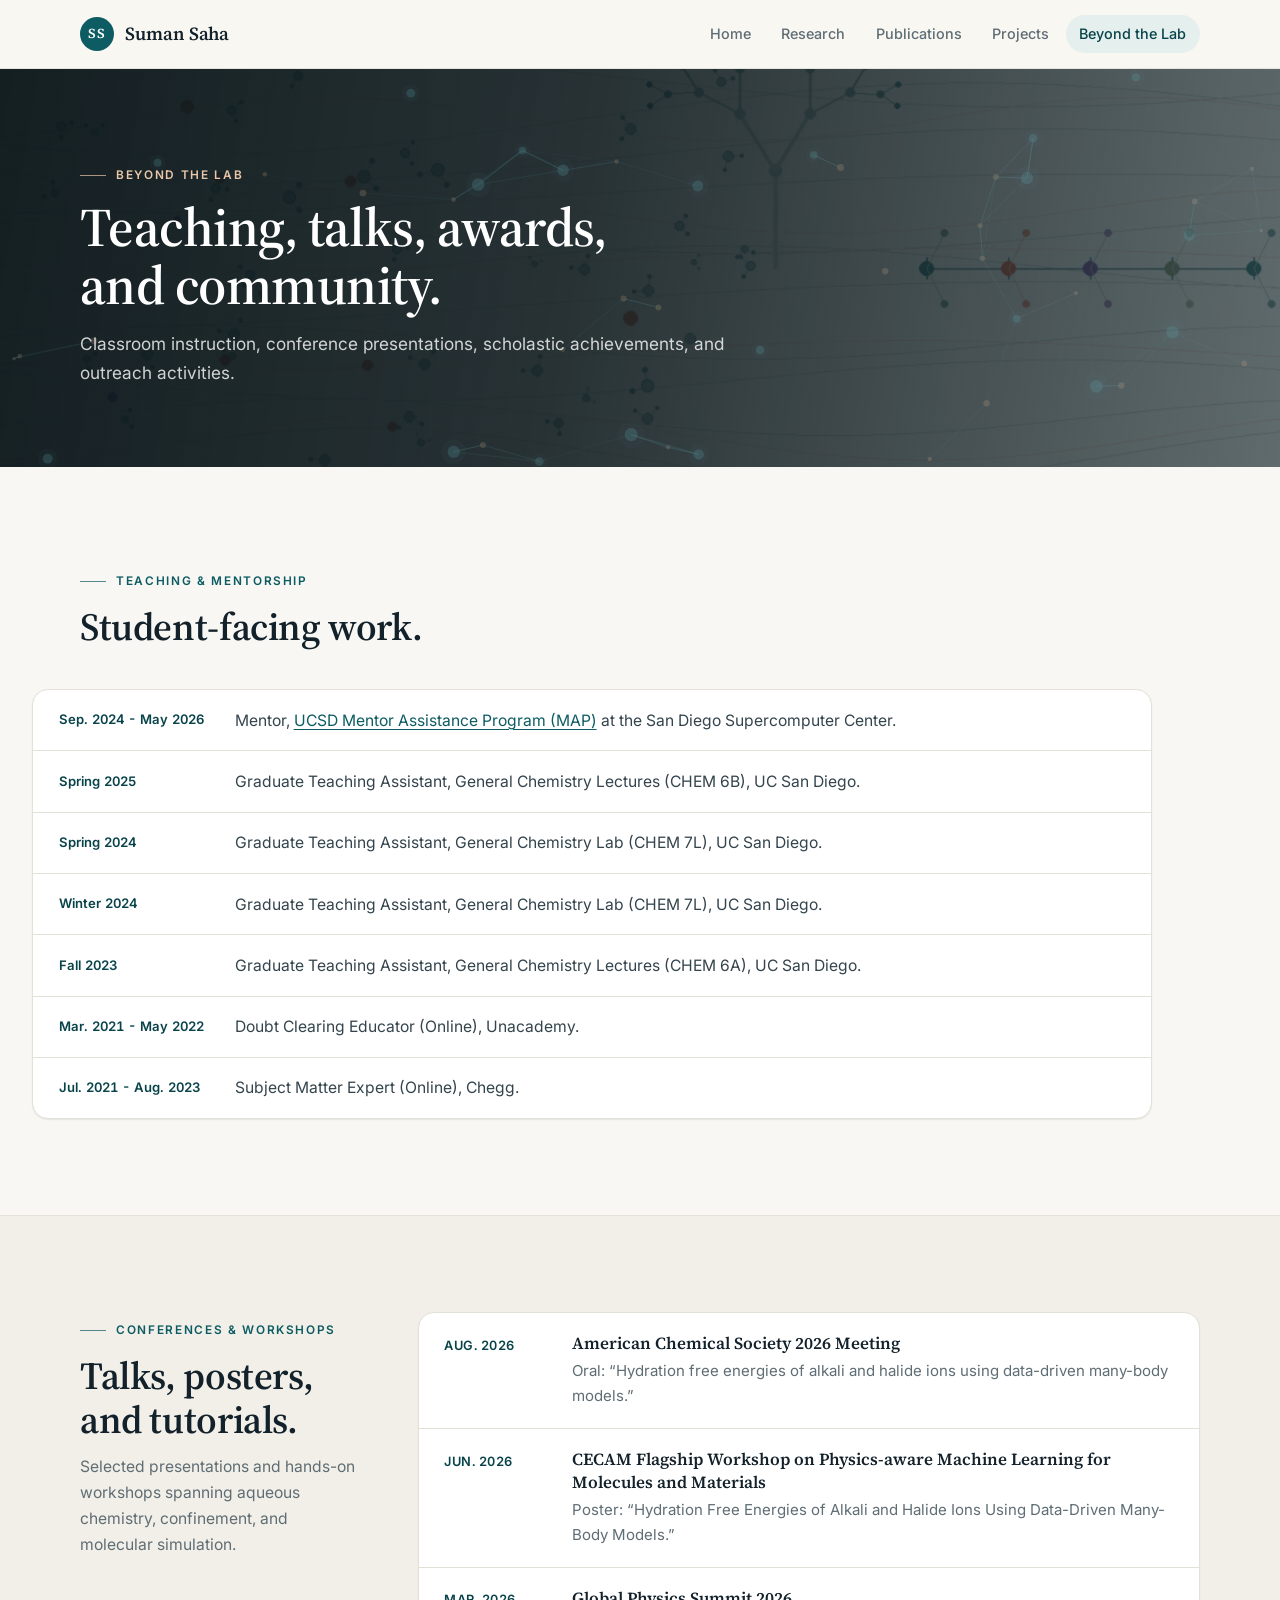
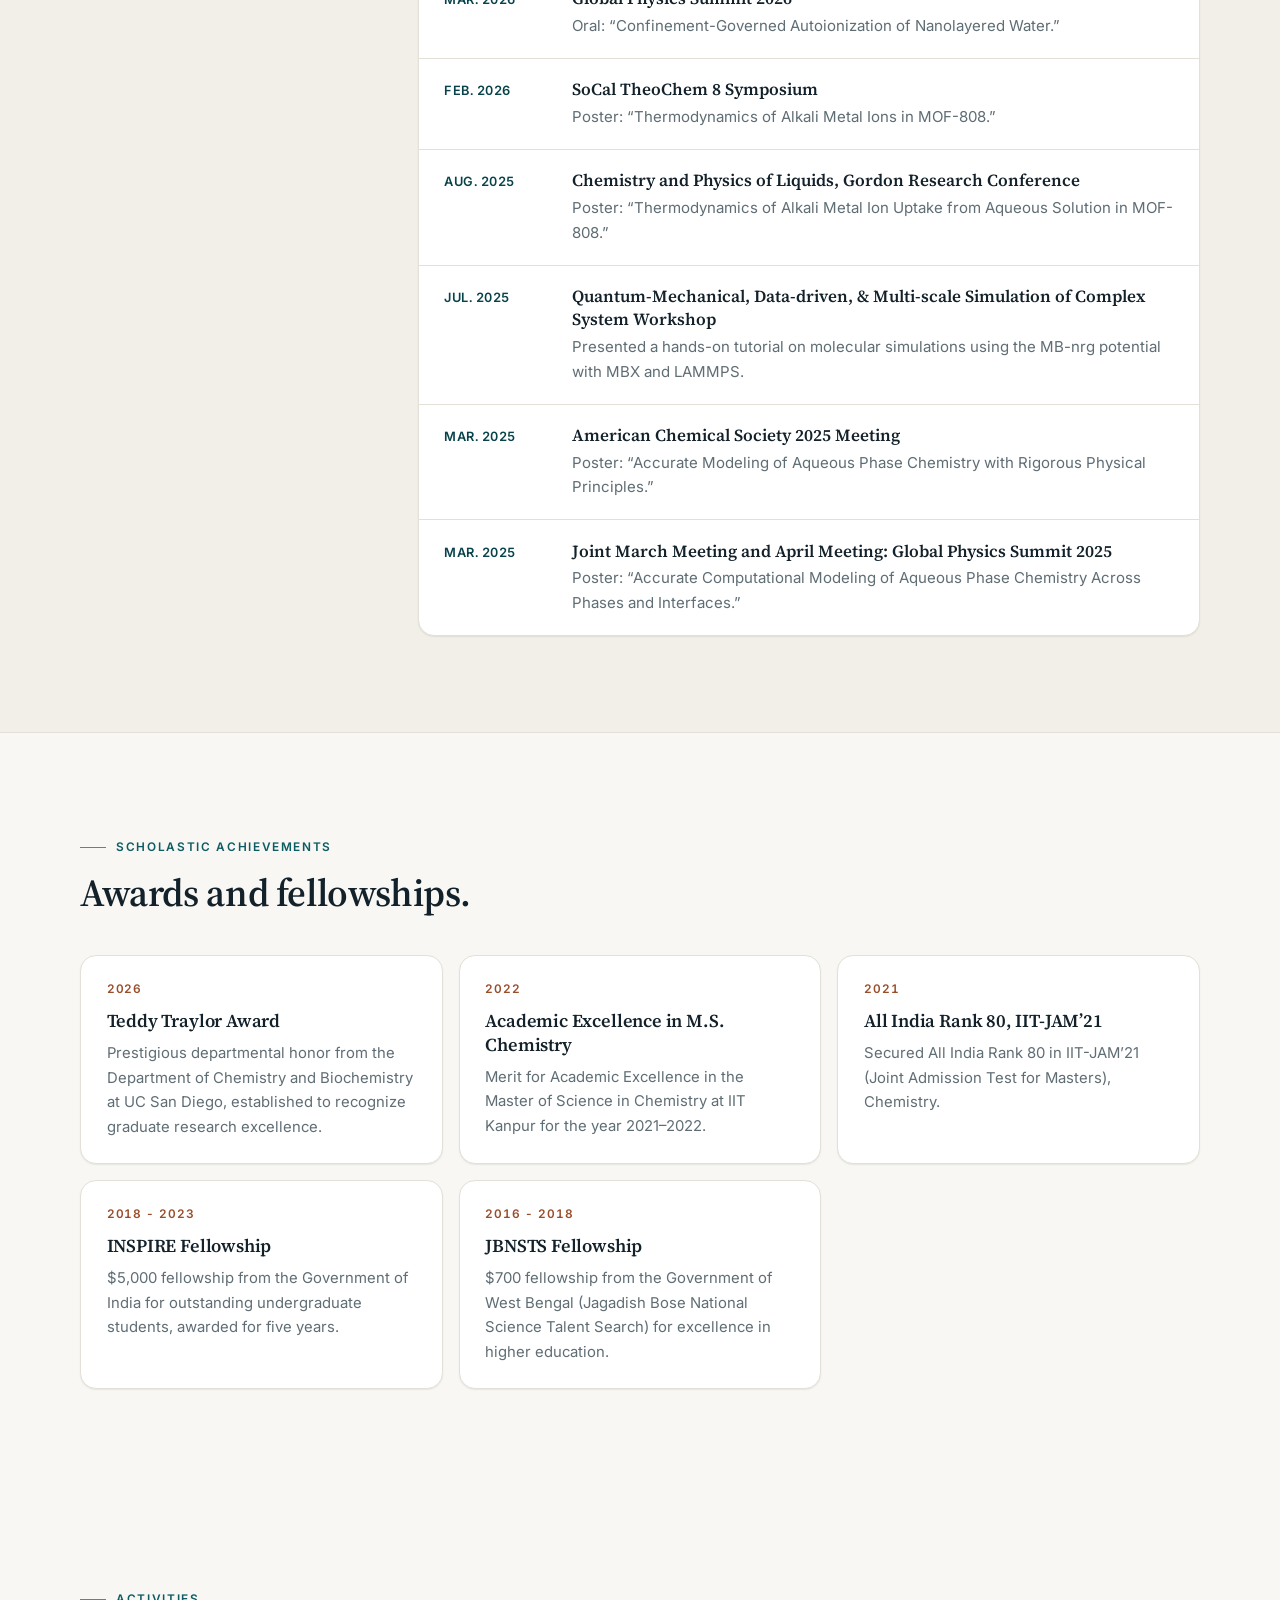
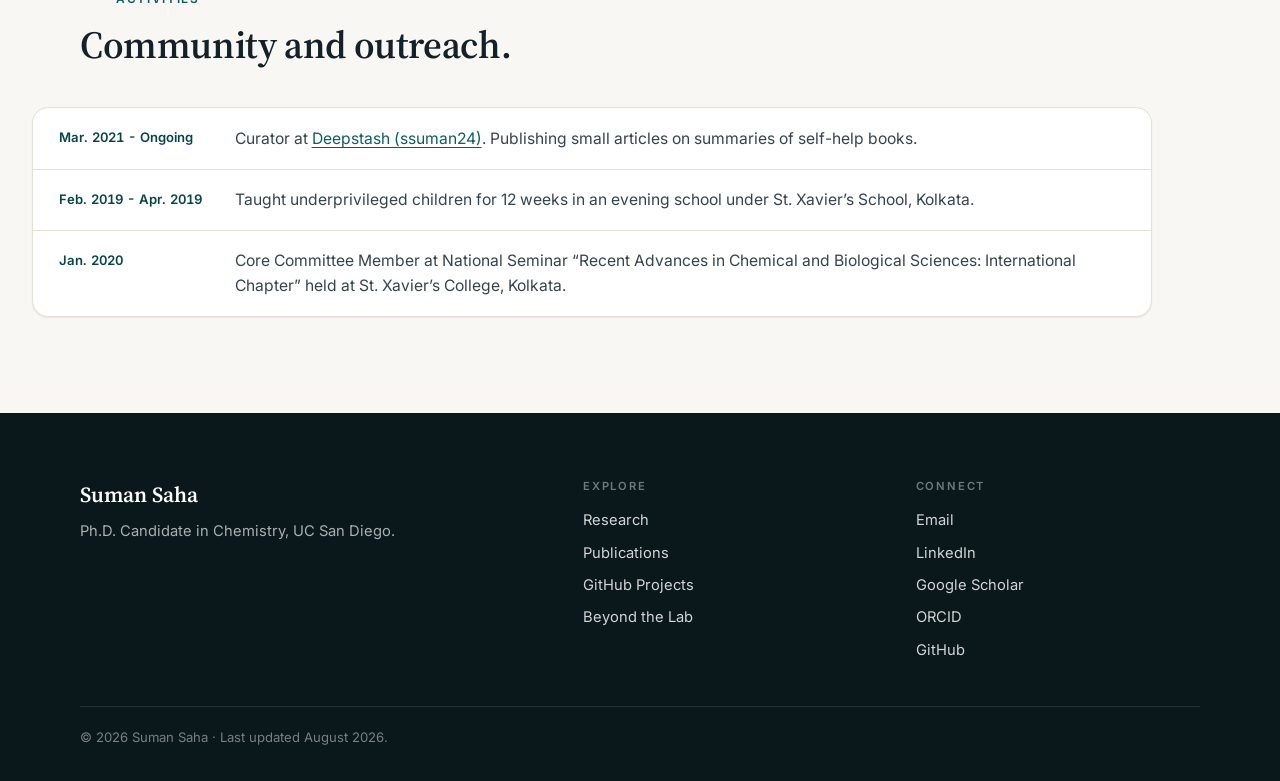
==== commit a2c368c0: "Refresh academic website design and research illustrations" ====
--- a/beyond-the-lab.html
+++ b/beyond-the-lab.html
@@ -18,19 +18,19 @@
     <link rel="icon" type="image/svg+xml" href="favicon.svg" />
     <link rel="preconnect" href="https://fonts.googleapis.com" />
     <link rel="preconnect" href="https://fonts.gstatic.com" crossorigin />
-    <link href="https://fonts.googleapis.com/css2?family=Space+Grotesk:wght@400;500;600;700&family=Source+Serif+4:opsz,wght@8..60,400;8..60,600&display=swap" rel="stylesheet" />
-    <link rel="stylesheet" href="style.css?v=20260828" />
+    <link href="https://fonts.googleapis.com/css2?family=Inter:wght@400;500;600;700&family=Source+Serif+4:ital,opsz,wght@0,8..60,400;0,8..60,600;0,8..60,700;1,8..60,400&display=swap" rel="stylesheet" />
+    <link rel="stylesheet" href="style.css?v=20261107" />
   </head>
   <body>
     <a class="skip-link" href="#main">Skip to content</a>
     <header class="site-header">
       <nav class="nav" aria-label="Primary navigation">
-        <a class="brand" href="index.html">Suman Saha</a>
+        <a class="brand" href="index.html"><span class="brand-mark" aria-hidden="true">SS</span><span class="brand-name">Suman Saha</span></a>
         <div class="nav-links">
           <a href="index.html">Home</a>
           <a href="research.html">Research</a>
           <a href="publications.html">Publications</a>
-          <a href="projects.html">GitHub Projects</a>
+          <a href="projects.html">Projects</a>
           <a aria-current="page" href="beyond-the-lab.html">Beyond the Lab</a>
         </div>
       </nav>
@@ -83,7 +83,7 @@
             <li class="reveal-item">
               <span class="date">Mar. 2026</span>
               <strong>Global Physics Summit 2026</strong>
-              <p>Talk: &ldquo;Confinement-Governed Autoionization of Nanolayered Water.&rdquo;</p>
+              <p>Oral: &ldquo;Confinement-Governed Autoionization of Nanolayered Water.&rdquo;</p>
             </li>
             <li class="reveal-item">
               <span class="date">Feb. 2026</span>
@@ -174,21 +174,22 @@
           <p class="footer-name">Suman Saha</p>
           <p>Ph.D. Candidate in Chemistry, UC San Diego.</p>
         </div>
-        <nav class="footer-links" aria-label="Footer navigation">
+        <nav class="footer-links" aria-label="Explore">
           <a href="research.html">Research</a>
           <a href="publications.html">Publications</a>
           <a href="projects.html">GitHub Projects</a>
           <a href="beyond-the-lab.html">Beyond the Lab</a>
         </nav>
-        <nav class="footer-links" aria-label="Elsewhere">
+        <nav class="footer-links" aria-label="Connect">
           <a href="mailto:s7saha@ucsd.edu">Email</a>
           <a href="https://linkedin.com/in/saha-suman" target="_blank" rel="noreferrer">LinkedIn</a>
-          <a href="https://scholar.google.com/citations?user=bfwWShIAAAAJ&amp;hl=en" target="_blank" rel="noreferrer">Scholar</a>
+          <a href="https://scholar.google.com/citations?user=bfwWShIAAAAJ&amp;hl=en" target="_blank" rel="noreferrer">Google Scholar</a>
           <a href="https://orcid.org/0009-0000-3877-6961" target="_blank" rel="noreferrer">ORCID</a>
+          <a href="https://github.com/24ssuman" target="_blank" rel="noreferrer">GitHub</a>
         </nav>
       </div>
-      <p class="footer-meta">Last updated August 2026.</p>
+      <p class="footer-meta">&copy; 2026 Suman Saha &middot; Last updated August 2026.</p>
     </footer>
-    <script src="assets/animation.js?v=20260828"></script>
+    <script src="assets/animation.js?v=20261107"></script>
   </body>
 </html>
--- a/style.css
+++ b/style.css
@@ -1,1542 +1,1472 @@
+/* ==========================================================================
+   Suman Saha — personal academic website
+   Design system: warm off-white canvas, deep-teal accent, serif display type
+   (Source Serif 4) paired with a neutral sans for UI and body text (Inter).
+   ========================================================================== */
+
 :root {
-  --paper: #f5f0e8;
-  --paper-strong: #ebe2d2;
+  --bg: #f8f7f3;
+  --bg-alt: #f1efe8;
   --surface: #ffffff;
-  --ink: #0d1413;
-  --muted: #4e5b55;
-  --teal: #10636d;
-  --teal-dark: #083c43;
-  --teal-glow: rgba(16, 99, 109, 0.12);
-  --rust: #bb4e33;
-  --rust-glow: rgba(187, 78, 51, 0.12);
-  --violet: #554491;
-  --sage: #658a70;
-  --line: #dcd4c7;
-  --shadow: 0 12px 36px rgba(13, 20, 19, 0.07);
-}
-
-* {
+  --ink: #13212a;
+  --ink-soft: #34444d;
+  --muted: #5f6d74;
+  --line: #e3e0d7;
+  --line-strong: #cdc8bb;
+  --accent: #0d5c63;
+  --accent-strong: #08434a;
+  --accent-soft: #e4efee;
+  --accent-tint: rgba(13, 92, 99, 0.07);
+  --warm: #9a4d2b;
+  --sand: #e9c7a8;
+  --hero-ink: #0a171b;
+
+  --font-sans: "Inter", system-ui, -apple-system, "Segoe UI", Roboto, sans-serif;
+  --font-serif: "Source Serif 4", "Iowan Old Style", Georgia, serif;
+
+  --maxw: 1120px;
+  --gutter: clamp(1.25rem, 4vw, 2rem);
+  --header-h: 68px;
+  --radius-lg: 16px;
+  --radius: 12px;
+  --radius-sm: 8px;
+
+  --shadow-sm: 0 1px 2px rgba(19, 33, 42, 0.05), 0 1px 1px rgba(19, 33, 42, 0.03);
+  --shadow-md: 0 1px 2px rgba(19, 33, 42, 0.04), 0 10px 28px -10px rgba(19, 33, 42, 0.16);
+  --shadow-lg: 0 2px 4px rgba(19, 33, 42, 0.04), 0 22px 48px -16px rgba(19, 33, 42, 0.24);
+  --ease: cubic-bezier(0.2, 0.7, 0.2, 1);
+}
+
+/* --- Base ---------------------------------------------------------------- */
+
+*,
+*::before,
+*::after {
   box-sizing: border-box;
 }
 
 html {
   scroll-behavior: smooth;
+  scroll-padding-top: calc(var(--header-h) + 8px);
+  -webkit-text-size-adjust: 100%;
 }
 
 body {
   margin: 0;
+  color: var(--ink-soft);
+  background: var(--bg);
+  font-family: var(--font-sans);
+  font-size: 16.5px;
+  line-height: 1.65;
+  -webkit-font-smoothing: antialiased;
+  -moz-osx-font-smoothing: grayscale;
+  text-rendering: optimizeLegibility;
+}
+
+::selection {
   color: var(--ink);
-  background: var(--paper);
-  font-family: "Source Serif 4", Georgia, serif;
-  font-size: 17px;
-  line-height: 1.6;
+  background: #cfe3e1;
 }
 
 img {
+  display: block;
   max-width: 100%;
 }
 
 a {
-  color: var(--teal);
+  color: var(--accent);
   text-decoration-thickness: 1px;
-  text-underline-offset: 0.18em;
+  text-underline-offset: 0.2em;
+  transition: color 0.2s var(--ease);
 }
 
 a:hover {
-  color: var(--rust);
-}
-
-a:focus-visible {
-  outline: 3px solid rgba(20, 95, 104, 0.32);
+  color: var(--accent-strong);
+}
+
+:focus-visible {
+  outline: 2px solid var(--accent);
   outline-offset: 3px;
+  border-radius: 4px;
 }
 
 h1,
 h2,
-h3,
-.brand,
-.eyebrow,
-.date,
-.metric strong {
-  font-family: "Space Grotesk", "Segoe UI", sans-serif;
-  letter-spacing: 0;
-}
-
-h1,
-h2,
-h3,
+h3 {
+  margin-top: 0;
+  color: var(--ink);
+  font-family: var(--font-serif);
+  font-weight: 600;
+  letter-spacing: -0.01em;
+}
+
+h1 {
+  font-size: clamp(2.4rem, 5vw, 3.4rem);
+  line-height: 1.06;
+}
+
+h2 {
+  margin-bottom: 0.75rem;
+  font-size: clamp(1.8rem, 3.2vw, 2.4rem);
+  line-height: 1.15;
+}
+
+h3 {
+  margin-bottom: 0.5rem;
+  font-size: 1.2rem;
+  line-height: 1.3;
+}
+
 p {
   margin-top: 0;
 }
 
-h1 {
-  max-width: 760px;
-  margin-bottom: 1rem;
-  color: #fffaf0;
-  font-size: 3.8rem;
-  line-height: 0.98;
-}
-
-h2 {
-  margin-bottom: 0.85rem;
-  font-size: 2.15rem;
-  line-height: 1.12;
-}
-
-h3 {
-  margin-bottom: 0.45rem;
-  font-size: 1.12rem;
-  line-height: 1.25;
+sup,
+sub {
+  line-height: 0;
 }
 
 .skip-link {
   position: absolute;
   top: 0.75rem;
   left: 0.75rem;
-  z-index: 20;
-  transform: translateY(-150%);
+  z-index: 50;
+  padding: 0.55rem 0.9rem;
+  color: var(--ink);
   background: var(--surface);
-  color: var(--ink);
-  padding: 0.55rem 0.75rem;
   border: 1px solid var(--line);
-  border-radius: 6px;
+  border-radius: var(--radius-sm);
+  transform: translateY(-160%);
 }
 
 .skip-link:focus {
   transform: translateY(0);
 }
+
+.eyebrow,
+.card-kicker {
+  display: inline-flex;
+  align-items: center;
+  gap: 0.65rem;
+  margin-bottom: 0.85rem;
+  color: var(--accent);
+  font-family: var(--font-sans);
+  font-size: 0.74rem;
+  font-weight: 600;
+  letter-spacing: 0.14em;
+  text-transform: uppercase;
+}
+
+.eyebrow::before {
+  content: "";
+  width: 1.6rem;
+  height: 1px;
+  background: currentColor;
+  opacity: 0.7;
+}
+
+.card-kicker {
+  margin-bottom: 0.6rem;
+}
+
+/* --- Header -------------------------------------------------------------- */
 
 .site-header {
   position: sticky;
   top: 0;
-  z-index: 10;
-  background: rgba(245, 240, 232, 0.76);
-  border-bottom: 1px solid rgba(220, 212, 199, 0.4);
-  backdrop-filter: blur(20px);
-  -webkit-backdrop-filter: blur(20px);
+  z-index: 40;
+  background: rgba(248, 247, 243, 0.86);
+  border-bottom: 1px solid rgba(227, 224, 215, 0.9);
+  backdrop-filter: saturate(1.4) blur(14px);
+  -webkit-backdrop-filter: saturate(1.4) blur(14px);
 }
 
 .nav {
   display: flex;
   align-items: center;
-  justify-content: flex-start;
-  width: min(100%, 1040px);
-  max-width: 1040px;
-  min-height: 64px;
+  justify-content: space-between;
+  gap: 1.5rem;
+  max-width: calc(var(--maxw) + 2 * var(--gutter));
+  min-height: var(--header-h);
   margin: 0 auto;
-  padding: 0 1.25rem;
-  gap: 1rem;
+  padding: 0 var(--gutter);
 }
 
 .brand {
+  display: inline-flex;
+  align-items: center;
+  gap: 0.7rem;
   color: var(--ink);
-  font-weight: 700;
   text-decoration: none;
+}
+
+.brand:hover {
+  color: var(--ink);
+}
+
+.brand-mark {
+  display: grid;
+  width: 34px;
+  height: 34px;
+  place-items: center;
+  color: #fff;
+  background: var(--accent);
+  border-radius: 50%;
+  font-family: var(--font-serif);
+  font-size: 0.86rem;
+  font-weight: 600;
+  letter-spacing: 0.04em;
+}
+
+.brand-name {
+  font-family: var(--font-serif);
+  font-size: 1.16rem;
+  font-weight: 600;
+  letter-spacing: -0.005em;
 }
 
 .nav-links {
   display: flex;
-  flex-wrap: wrap;
-  justify-content: flex-start;
-  min-width: 0;
-  margin-left: 2rem;
-  gap: 0.35rem;
+  align-items: center;
+  gap: 0.2rem;
 }
 
 .nav-links a {
+  padding: 0.45rem 0.85rem;
+  color: var(--muted);
+  border-radius: 999px;
+  font-size: 0.9rem;
+  font-weight: 500;
+  text-decoration: none;
+  white-space: nowrap;
+  transition: color 0.2s var(--ease), background-color 0.2s var(--ease);
+}
+
+.nav-links a:hover {
+  color: var(--ink);
+  background: var(--accent-tint);
+}
+
+.nav-links a[aria-current="page"],
+.nav-links a[aria-current="location"] {
+  color: var(--accent-strong);
+  background: var(--accent-soft);
+}
+
+/* --- Buttons ------------------------------------------------------------- */
+
+.btn,
+.paper-link,
+.project-link,
+.project-repo,
+.abstract-toggle,
+.project-details-btn,
+.related-pubs-btn {
+  display: inline-flex;
+  align-items: center;
+  justify-content: center;
+  gap: 0.45rem;
+  font-family: var(--font-sans);
+  font-weight: 600;
+  line-height: 1;
+  text-decoration: none;
+  white-space: nowrap;
+  cursor: pointer;
+  border-radius: 999px;
+  transition: color 0.2s var(--ease), background-color 0.2s var(--ease),
+    border-color 0.2s var(--ease), box-shadow 0.2s var(--ease), transform 0.2s var(--ease);
+}
+
+.btn {
+  min-height: 46px;
+  padding: 0 1.35rem;
+  font-size: 0.94rem;
+  border: 1px solid transparent;
+}
+
+.btn-primary {
+  color: var(--hero-ink);
+  background: var(--sand);
+  border-color: var(--sand);
+}
+
+.btn-primary:hover {
+  color: var(--hero-ink);
+  background: #fff;
+  border-color: #fff;
+  transform: translateY(-1px);
+}
+
+.btn-ghost {
+  color: #fff;
+  background: transparent;
+  border-color: rgba(255, 255, 255, 0.36);
+}
+
+.btn-ghost:hover {
+  color: #fff;
+  background: rgba(255, 255, 255, 0.08);
+  border-color: rgba(255, 255, 255, 0.7);
+}
+
+/* Small pill buttons used in cards */
+.paper-link,
+.project-link,
+.project-repo,
+.abstract-toggle,
+.project-details-btn,
+.related-pubs-btn {
+  min-height: 36px;
+  padding: 0 1rem;
+  font-size: 0.84rem;
+  border: 1px solid transparent;
+}
+
+.paper-link,
+.project-link {
+  color: #fff;
+  background: var(--accent);
+  border-color: var(--accent);
+}
+
+.paper-link:hover,
+.project-link:hover {
+  color: #fff;
+  background: var(--accent-strong);
+  border-color: var(--accent-strong);
+}
+
+.paper-link.reprint-link,
+.project-repo {
+  color: var(--accent-strong);
+  background: transparent;
+  border-color: var(--line-strong);
+}
+
+.paper-link.reprint-link:hover,
+.project-repo:hover {
+  color: var(--accent-strong);
+  background: var(--accent-tint);
+  border-color: var(--accent);
+}
+
+.abstract-toggle,
+.project-details-btn,
+.related-pubs-btn {
+  color: var(--ink-soft);
+  background: var(--bg);
+  border-color: var(--line);
+  user-select: none;
+}
+
+.abstract-toggle:hover,
+.project-details-btn:hover,
+.related-pubs-btn:hover {
+  color: var(--ink);
+  border-color: var(--line-strong);
+}
+
+.abstract-toggle::after,
+.project-details-btn::after,
+.related-pubs-btn::after {
+  content: "";
+  width: 0.42em;
+  height: 0.42em;
+  margin-top: -0.2em;
+  border-right: 1.5px solid currentColor;
+  border-bottom: 1.5px solid currentColor;
+  transform: rotate(45deg);
+  transition: transform 0.2s var(--ease), margin 0.2s var(--ease);
+}
+
+.abstract-toggle[aria-expanded="true"],
+.project-accordion[open] .project-details-btn,
+.related-pubs[open] .related-pubs-btn {
+  color: var(--accent-strong);
+  background: var(--accent-soft);
+  border-color: rgba(13, 92, 99, 0.35);
+}
+
+.abstract-toggle[aria-expanded="true"]::after,
+.project-accordion[open] .project-details-btn::after,
+.related-pubs[open] .related-pubs-btn::after {
+  margin-top: 0.25em;
+  transform: rotate(-135deg);
+}
+
+/* --- Hero (home) --------------------------------------------------------- */
+
+.hero,
+.page-hero {
   position: relative;
-  padding: 0.36rem 0.6rem;
-  border-radius: 6px;
-  color: var(--muted);
-  font-family: "Space Grotesk", "Segoe UI", sans-serif;
-  font-size: 0.92rem;
-  font-weight: 600;
-  text-decoration: none;
-  transition: color 0.25s, background 0.25s;
-}
-
-.nav-links a:hover,
-.nav-links a[aria-current="page"],
-.nav-links a.nav-active {
-  color: var(--ink);
-  background: rgba(20, 95, 104, 0.08);
-}
-
-.hero {
+  overflow: hidden;
+  color: rgba(255, 255, 255, 0.8);
+  background-color: var(--hero-ink);
+  isolation: isolate;
+}
+
+.hero-home {
+  padding: clamp(4rem, 9vw, 7rem) var(--gutter) clamp(3.75rem, 8vw, 6.25rem);
+  background-image:
+    radial-gradient(ellipse at 85% 10%, rgba(80, 160, 168, 0.16), transparent 55%),
+    linear-gradient(100deg, rgba(8, 20, 24, 0.97) 0%, rgba(8, 20, 24, 0.9) 42%, rgba(8, 20, 24, 0.66) 100%),
+    url("assets/research-background.png");
+  background-position: center;
+  background-size: cover;
+}
+
+.hero-grid {
   position: relative;
-  min-height: 505px;
-  padding: 5rem 1.5rem 3.55rem;
-  background:
-    linear-gradient(90deg, rgba(13, 20, 19, 0.88) 0%, rgba(13, 20, 19, 0.74) 34%, rgba(13, 20, 19, 0.22) 72%),
-    url("assets/research-background.png") center / cover no-repeat;
-  border-bottom: 1px solid rgba(13, 20, 19, 0.16);
-  overflow: hidden;
-}
-
-.hero-home {
-  min-height: min(520px, calc(100vh - 64px));
-}
-
-.hero-inner,
-.section {
-  max-width: 1040px;
+  z-index: 2;
+  display: grid;
+  grid-template-columns: minmax(0, 1.55fr) minmax(220px, 1fr);
+  align-items: center;
+  gap: clamp(2.5rem, 6vw, 5rem);
+  max-width: var(--maxw);
   margin: 0 auto;
 }
 
+.hero .eyebrow,
+.page-hero .eyebrow {
+  color: var(--sand);
+}
+
+.hero h1 {
+  margin-bottom: 0.4rem;
+  color: #fff;
+  font-size: clamp(2.9rem, 6.4vw, 4.6rem);
+  line-height: 1;
+  letter-spacing: -0.025em;
+}
+
+.hero-tagline {
+  max-width: 32ch;
+  margin-bottom: 1.4rem;
+  color: var(--sand);
+  font-family: var(--font-serif);
+  font-size: clamp(1.3rem, 2.3vw, 1.7rem);
+  font-style: italic;
+  line-height: 1.3;
+}
+
 .hero-copy {
-  max-width: 680px;
-  margin-bottom: 1.6rem;
-  color: #f6ead7;
-  font-size: 1.2rem;
-}
-
-.eyebrow {
-  margin-bottom: 0.65rem;
-  color: var(--rust);
-  font-size: 0.78rem;
-  font-weight: 700;
-  text-transform: uppercase;
-}
-
-.hero .eyebrow {
-  color: #f0b492;
+  max-width: 56ch;
+  margin-bottom: 2rem;
+  color: rgba(255, 255, 255, 0.78);
+  font-size: 1.06rem;
+  line-height: 1.7;
 }
 
 .hero-actions {
   display: flex;
   flex-wrap: wrap;
-  gap: 0.65rem;
-}
-
-.hero-actions a {
-  min-height: 42px;
-  padding: 0.55rem 0.78rem;
-  color: #fffaf0;
-  background: rgba(255, 250, 240, 0.1);
-  border: 1px solid rgba(255, 250, 240, 0.34);
-  border-radius: 8px;
-  font-family: "Space Grotesk", "Segoe UI", sans-serif;
-  font-size: 0.92rem;
-  font-weight: 600;
+  gap: 0.75rem;
+  margin-bottom: 2rem;
+}
+
+.hero-social {
+  display: flex;
+  flex-wrap: wrap;
+  gap: 0.5rem 1.4rem;
+  max-width: 560px;
+  margin: 0;
+  padding: 1.35rem 0 0;
+  list-style: none;
+  border-top: 1px solid rgba(255, 255, 255, 0.13);
+}
+
+.hero-social a {
+  padding-bottom: 2px;
+  color: rgba(255, 255, 255, 0.74);
+  border-bottom: 1px solid rgba(255, 255, 255, 0.22);
+  font-size: 0.88rem;
+  font-weight: 500;
   text-decoration: none;
-  transition: background 0.25s, transform 0.25s;
-}
-
-.hero-actions a:hover {
-  background: rgba(255, 250, 240, 0.22);
-  transform: translateY(-2px);
-}
-
-.section {
-  padding: 4.4rem 1.5rem;
-}
-
-.section-band {
-  max-width: none;
-  padding-right: 0;
-  padding-left: 0;
-  background: var(--paper-strong);
-  border-block: 1px solid var(--line);
-}
-
-.section-band > * {
-  max-width: 1040px;
-  margin-right: auto;
-  margin-left: auto;
-  padding-right: 1.5rem;
-  padding-left: 1.5rem;
-}
-
-.section-heading {
-  max-width: 760px;
-  margin-bottom: 1.5rem;
-}
-
-.section-note {
-  color: var(--muted);
-}
-
-.section-intro {
-  padding-top: 1.4rem;
-}
+}
+
+.hero-social a:hover {
+  color: #fff;
+  border-bottom-color: #fff;
+}
+
+.hero :focus-visible,
+.page-hero :focus-visible {
+  outline-color: var(--sand);
+}
+
+.hero-portrait {
+  display: flex;
+  flex-direction: column;
+  align-items: center;
+  margin: 0;
+}
+
+.portrait-ring {
+  position: relative;
+  width: min(330px, 100%);
+  aspect-ratio: 1;
+  padding: 7px;
+  background: rgba(255, 255, 255, 0.07);
+  border: 1px solid rgba(255, 255, 255, 0.22);
+  border-radius: 50%;
+  box-shadow: 0 34px 70px -24px rgba(0, 0, 0, 0.7);
+}
+
+.portrait-ring::after {
+  content: "";
+  position: absolute;
+  inset: -16px;
+  border: 1px solid rgba(233, 199, 168, 0.18);
+  border-radius: 50%;
+  pointer-events: none;
+}
+
+.portrait-ring img {
+  width: 100%;
+  height: 100%;
+  object-fit: cover;
+  object-position: 50% 32%;
+  border-radius: 50%;
+}
+
+.hero-portrait figcaption {
+  margin-top: 1.6rem;
+  color: rgba(255, 255, 255, 0.62);
+  font-size: 0.84rem;
+  line-height: 1.55;
+  letter-spacing: 0.02em;
+  text-align: center;
+}
+
+.molecular-canvas,
+.page-hero-canvas {
+  position: absolute;
+  inset: 0;
+  z-index: 1;
+  width: 100%;
+  height: 100%;
+  pointer-events: none;
+  opacity: 0.55;
+}
+
+/* --- Page hero (inner pages) --------------------------------------------- */
 
 .page-hero {
-  position: relative;
-  min-height: 300px;
-  padding: 4rem 1.5rem 3rem;
-  background:
-    linear-gradient(100deg, rgba(9, 17, 18, 0.93) 0%, rgba(9, 17, 18, 0.82) 42%, rgba(9, 17, 18, 0.46) 78%, rgba(9, 17, 18, 0.34) 100%),
-    var(--paper-strong) center / cover no-repeat;
-  border-bottom: 1px solid rgba(13, 20, 19, 0.14);
-  overflow: hidden;
+  padding: clamp(3.5rem, 8vw, 5.5rem) var(--gutter) clamp(3rem, 6vw, 4.5rem);
+  background-position: center;
+  background-size: cover;
 }
 
 .page-hero-inner {
   position: relative;
   z-index: 2;
-  max-width: 1040px;
+  max-width: var(--maxw);
   margin: 0 auto;
-  padding: 0 1.5rem;
-}
-
-.page-hero-canvas {
+}
+
+.page-hero h1 {
+  max-width: 22ch;
+  margin-bottom: 1rem;
+  color: #fff;
+}
+
+.page-hero p:not(.eyebrow) {
+  max-width: 64ch;
+  margin-bottom: 0.5rem;
+  color: rgba(255, 255, 255, 0.8);
+  font-size: 1.08rem;
+}
+
+.page-hero .section-note {
+  color: rgba(255, 255, 255, 0.6);
+  font-size: 0.9rem;
+}
+
+.page-hero-research,
+.page-hero-publications,
+.page-hero-projects,
+.page-hero-beyond-the-lab {
+  --hero-scrim: linear-gradient(100deg, rgba(8, 20, 24, 0.95) 0%, rgba(8, 20, 24, 0.86) 45%, rgba(8, 20, 24, 0.6) 100%);
+}
+
+.page-hero-research { background-image: var(--hero-scrim), url("assets/banner-research.png"); }
+.page-hero-publications { background-image: var(--hero-scrim), url("assets/banner-publications.png"); }
+.page-hero-projects { background-image: var(--hero-scrim), url("assets/banner-projects.png"); }
+.page-hero-beyond-the-lab { background-image: var(--hero-scrim), url("assets/banner-beyond-the-lab.png"); }
+
+/* --- Sections ------------------------------------------------------------ */
+
+.section {
+  padding: clamp(3.75rem, 8vw, 6rem) var(--gutter);
+}
+
+.section > * {
+  width: 100%;
+  max-width: var(--maxw);
+  margin-right: auto;
+  margin-left: auto;
+}
+
+.section-band {
+  background: var(--bg-alt);
+  border-block: 1px solid var(--line);
+}
+
+.section-scroll {
+  scroll-margin-top: var(--header-h);
+}
+
+.section-heading {
+  margin-bottom: 2.5rem;
+}
+
+.section-heading h2 {
+  max-width: 26ch;
+}
+
+.section-heading > p:not(.eyebrow) {
+  max-width: 66ch;
+  margin-bottom: 0.5rem;
+  color: var(--muted);
+  font-size: 1.04rem;
+}
+
+.section-heading > :last-child {
+  margin-bottom: 0;
+}
+
+.section-note {
+  color: var(--muted);
+  font-size: 0.9rem;
+}
+
+.scroll-subsection {
+  margin-top: clamp(3rem, 6vw, 4.5rem);
+  padding-top: clamp(2.25rem, 4vw, 3rem);
+  border-top: 1px solid var(--line);
+}
+
+.scroll-subsection .section-heading {
+  margin-bottom: 1.75rem;
+}
+
+.scroll-subsection .section-heading h3 {
+  margin-bottom: 0;
+  font-size: clamp(1.4rem, 2.4vw, 1.75rem);
+  line-height: 1.2;
+}
+
+/* --- About / intro ------------------------------------------------------- */
+
+.intro-grid {
+  display: grid;
+  grid-template-columns: minmax(0, 1.45fr) minmax(300px, 1fr);
+  align-items: start;
+  gap: clamp(2.5rem, 6vw, 5rem);
+}
+
+.intro-main .section-heading {
+  margin-bottom: 1.6rem;
+}
+
+.lead {
+  margin-bottom: 0;
+  color: var(--ink);
+  font-family: var(--font-serif);
+  font-size: clamp(1.14rem, 1.6vw, 1.26rem);
+  line-height: 1.7;
+}
+
+.intro-subhead {
+  margin: 2.25rem 0 0.9rem;
+  color: var(--muted);
+  font-family: var(--font-sans);
+  font-size: 0.74rem;
+  font-weight: 600;
+  letter-spacing: 0.14em;
+  text-transform: uppercase;
+}
+
+.focus-chips {
+  display: flex;
+  flex-wrap: wrap;
+  gap: 0.5rem;
+  margin: 0;
+  padding: 0;
+  list-style: none;
+}
+
+.focus-chips li {
+  padding: 0.42rem 0.9rem;
+  color: var(--accent-strong);
+  background: var(--surface);
+  border: 1px solid var(--line);
+  border-radius: 999px;
+  font-size: 0.86rem;
+  font-weight: 500;
+}
+
+.education-panel {
+  padding: clamp(1.5rem, 3vw, 2rem);
+  background: var(--surface);
+  border: 1px solid var(--line);
+  border-radius: var(--radius-lg);
+  box-shadow: var(--shadow-md);
+}
+
+.panel-title {
+  margin-bottom: 1.5rem;
+  font-size: 1.35rem;
+}
+
+.education-list {
+  margin: 0;
+  padding: 0;
+  list-style: none;
+}
+
+.education-list li {
+  position: relative;
+  padding: 0 0 1.5rem 1.6rem;
+}
+
+.education-list li:last-child {
+  padding-bottom: 0;
+}
+
+.education-list li::before {
+  content: "";
   position: absolute;
-  top: 0;
+  top: 0.32rem;
   left: 0;
+  width: 10px;
+  height: 10px;
+  background: var(--surface);
+  border: 2px solid var(--accent);
+  border-radius: 50%;
+}
+
+.education-list li:first-child::before {
+  background: var(--accent);
+}
+
+.education-list li:not(:last-child)::after {
+  content: "";
+  position: absolute;
+  top: 1.1rem;
+  bottom: 0.1rem;
+  left: 4px;
+  width: 2px;
+  background: var(--line);
+}
+
+.education-list strong {
+  display: block;
+  color: var(--ink);
+  font-family: var(--font-serif);
+  font-size: 1.1rem;
+  font-weight: 600;
+  line-height: 1.3;
+}
+
+.edu-date {
+  display: block;
+  margin-bottom: 0.2rem;
+  color: var(--warm);
+  font-size: 0.74rem;
+  font-weight: 600;
+  letter-spacing: 0.08em;
+  text-transform: uppercase;
+}
+
+.edu-school {
+  display: block;
+  color: var(--ink-soft);
+  font-size: 0.95rem;
+}
+
+.edu-detail {
+  display: block;
+  color: var(--muted);
+  font-size: 0.86rem;
+}
+
+/* --- Research ------------------------------------------------------------ */
+
+.research-section {
+  display: grid;
+  gap: 1.5rem;
+}
+
+.research-card {
+  display: grid;
+  grid-template-columns: 280px minmax(0, 1fr);
+  overflow: hidden;
+  background: var(--surface);
+  border: 1px solid var(--line);
+  border-radius: var(--radius-lg);
+  box-shadow: var(--shadow-sm);
+  transition: box-shadow 0.3s var(--ease), border-color 0.3s var(--ease), transform 0.3s var(--ease);
+}
+
+.research-card:hover {
+  border-color: var(--line-strong);
+  box-shadow: var(--shadow-md);
+}
+
+.research-card-image {
   width: 100%;
   height: 100%;
-  z-index: 1;
-  pointer-events: none;
-  opacity: 0.65;
-}
-
-/* Per-page background images */
-.page-hero-research {
-  background-image:
-    linear-gradient(100deg, rgba(9, 17, 18, 0.93) 0%, rgba(9, 17, 18, 0.82) 42%, rgba(9, 17, 18, 0.46) 78%, rgba(9, 17, 18, 0.34) 100%),
-    url("assets/banner-research.png");
-  background-size: cover;
-  background-position: center;
-}
-
-.page-hero-publications {
-  background-image:
-    linear-gradient(100deg, rgba(9, 17, 18, 0.93) 0%, rgba(9, 17, 18, 0.82) 42%, rgba(9, 17, 18, 0.46) 78%, rgba(9, 17, 18, 0.34) 100%),
-    url("assets/banner-publications.png");
-  background-size: cover;
-  background-position: center;
-}
-
-.page-hero-projects {
-  background-image:
-    linear-gradient(100deg, rgba(9, 17, 18, 0.93) 0%, rgba(9, 17, 18, 0.82) 42%, rgba(9, 17, 18, 0.46) 78%, rgba(9, 17, 18, 0.34) 100%),
-    url("assets/banner-projects.png");
-  background-size: cover;
-  background-position: center;
-}
-
-.page-hero-beyond-the-lab {
-  background-image:
-    linear-gradient(100deg, rgba(9, 17, 18, 0.93) 0%, rgba(9, 17, 18, 0.82) 42%, rgba(9, 17, 18, 0.46) 78%, rgba(9, 17, 18, 0.34) 100%),
-    url("assets/banner-beyond-the-lab.png");
-  background-size: cover;
-  background-position: center;
-}
-
-.page-hero .eyebrow {
-  color: #f0b492;
-}
-
-.page-hero h1 {
-  max-width: 860px;
-  color: #fffaf0;
-  font-size: 2.85rem;
-  line-height: 1.08;
-}
-
-.page-hero p:not(.eyebrow) {
-  max-width: 760px;
-  color: #f0ece4;
-  font-size: 1.15rem;
-}
-
-.metric-grid,
-.card-grid,
-.skill-grid,
-.education-grid,
-.recognition-grid,
-.feature-grid {
+  min-height: 260px;
+  object-fit: cover;
+  background: var(--hero-ink);
+  transition: transform 0.6s var(--ease);
+}
+
+.research-card:hover .research-card-image {
+  transform: scale(1.035);
+}
+
+.research-card-body {
+  display: flex;
+  flex-direction: column;
+  padding: clamp(1.5rem, 3vw, 2.1rem) clamp(1.5rem, 3vw, 2.25rem);
+}
+
+.research-card-body h2,
+.research-card-body h3 {
+  margin-bottom: 0.6rem;
+  font-size: clamp(1.35rem, 2.2vw, 1.6rem);
+  line-height: 1.2;
+}
+
+.research-card-body > p:not(.card-kicker) {
+  flex-grow: 1;
+  max-width: 62ch;
+  margin-bottom: 1.25rem;
+  color: var(--muted);
+}
+
+.related-pubs {
+  margin-top: auto;
+}
+
+.related-pubs-btn {
+  list-style: none;
+}
+
+.related-pubs-btn::-webkit-details-marker {
+  display: none;
+}
+
+.related-pubs-list {
   display: grid;
-  gap: 1rem;
-}
-
-.metric-grid {
-  grid-template-columns: repeat(4, minmax(0, 1fr));
-}
-
-.metric,
-.card,
-.publication-list li,
-.timeline li,
-.feature-card,
+  gap: 0.6rem;
+  margin: 1rem 0 0;
+  padding: 0;
+  list-style: none;
+}
+
+.related-pubs-list li {
+  padding: 0.8rem 1rem;
+  background: var(--bg);
+  border: 1px solid var(--line);
+  border-left: 3px solid var(--accent);
+  border-radius: var(--radius-sm);
+}
+
+.related-pubs-list a {
+  display: block;
+  color: var(--ink);
+  font-family: var(--font-serif);
+  font-size: 1rem;
+  font-weight: 600;
+  line-height: 1.35;
+  text-decoration: none;
+}
+
+.related-pubs-list a:hover {
+  color: var(--accent);
+}
+
+.related-pub-meta {
+  display: block;
+  margin-top: 0.3rem;
+  color: var(--warm);
+  font-size: 0.72rem;
+  font-weight: 600;
+  letter-spacing: 0.08em;
+  text-transform: uppercase;
+}
+
+/* --- Publications -------------------------------------------------------- */
+
+.publication-section {
+  display: grid;
+  gap: 1.25rem;
+}
+
 .paper-card {
+  display: grid;
+  grid-template-columns: 220px minmax(0, 1fr);
+  align-items: start;
+  gap: clamp(1.25rem, 3vw, 2rem);
+  padding: clamp(1.25rem, 2.5vw, 1.6rem);
   background: var(--surface);
   border: 1px solid var(--line);
-  border-radius: 8px;
-  box-shadow: 0 8px 24px rgba(43, 53, 48, 0.06);
-  transition: transform 0.12s ease, box-shadow 0.12s ease;
-}
-
-.feature-card:hover,
+  border-radius: var(--radius-lg);
+  box-shadow: var(--shadow-sm);
+  transition: box-shadow 0.3s var(--ease), border-color 0.3s var(--ease);
+}
+
 .paper-card:hover {
-  transform: translateY(-4px);
-  box-shadow: 0 16px 40px rgba(16, 99, 109, 0.16);
-}
-
-.metric {
-  padding: 1rem;
-}
-
-.metric strong {
+  border-color: var(--line-strong);
+  box-shadow: var(--shadow-md);
+}
+
+.paper-card.expanded {
+  border-color: rgba(13, 92, 99, 0.3);
+  box-shadow: var(--shadow-md);
+}
+
+.paper-card > img {
+  width: 100%;
+  aspect-ratio: 4 / 3;
+  padding: 0.5rem;
+  object-fit: contain;
+  background: #fff;
+  border: 1px solid var(--line);
+  border-radius: var(--radius);
+}
+
+.paper-meta {
   display: block;
-  margin-bottom: 0.35rem;
-  color: var(--teal-dark);
-  font-size: 1.45rem;
-  line-height: 1;
-}
-
-.metric span {
-  display: block;
+  margin-bottom: 0.5rem;
+  color: var(--warm);
+  font-size: 0.74rem;
+  font-weight: 600;
+  letter-spacing: 0.08em;
+  text-transform: uppercase;
+}
+
+.paper-title {
+  margin-bottom: 0.5rem;
+  font-size: clamp(1.15rem, 1.8vw, 1.3rem);
+  line-height: 1.32;
+}
+
+.summary-authors {
+  margin-bottom: 1.1rem;
   color: var(--muted);
-  font-size: 0.96rem;
-}
-
-.card-grid {
-  grid-template-columns: repeat(2, minmax(0, 1fr));
-}
-
-.feature-grid {
-  grid-template-columns: repeat(3, minmax(0, 1fr));
-}
-
-.feature-grid-two {
-  grid-template-columns: repeat(2, minmax(0, 1fr));
-}
-
-.feature-card {
-  display: block;
-  position: relative;
-  min-height: 168px;
-  padding: 1.2rem;
-  padding-bottom: 2.5rem;
+  font-size: 0.93rem;
+  line-height: 1.55;
+}
+
+.summary-authors strong {
   color: var(--ink);
-  text-decoration: none;
-  overflow: hidden;
-}
-
-.feature-card::after {
-  content: "\2192";
-  position: absolute;
-  bottom: 1rem;
-  right: 1.2rem;
-  font-size: 1.15rem;
-  color: var(--teal);
-  transition: transform 0.25s ease, color 0.25s;
-}
-
-.feature-card:hover::after {
-  transform: translateX(4px);
-  color: var(--rust);
-}
-
-.feature-card span {
-  display: block;
-  margin-bottom: 0.8rem;
-  color: var(--rust);
-  font-family: "Space Grotesk", "Segoe UI", sans-serif;
-  font-size: 0.78rem;
-  font-weight: 700;
-  text-transform: uppercase;
-}
-
-.feature-card strong {
-  display: block;
-  font-family: "Space Grotesk", "Segoe UI", sans-serif;
-  font-size: 1.35rem;
-  line-height: 1.18;
-}
-
-.card {
-  padding: 1.1rem;
-}
-
-.card p {
-  margin-bottom: 0;
-  color: var(--muted);
-}
-
-/* --- Research Section (publication-style cards) --- */
-.research-section {
+  font-weight: 600;
+}
+
+.paper-links {
+  display: flex;
+  flex-wrap: wrap;
+  gap: 0.5rem;
+}
+
+.paper-abstract {
+  margin-top: 1.1rem;
+  padding: 1rem 1.25rem;
+  background: var(--bg);
+  border-left: 3px solid var(--accent);
+  border-radius: 0 var(--radius-sm) var(--radius-sm) 0;
+}
+
+.paper-abstract[hidden] {
+  display: none;
+}
+
+.paper-abstract p {
+  margin: 0;
+  color: var(--ink-soft);
+  font-size: 0.95rem;
+  line-height: 1.72;
+}
+
+/* --- Projects ------------------------------------------------------------ */
+
+.projects-grid {
   display: grid;
-  gap: 1.1rem;
-}
-
-.research-card {
+  gap: 1.5rem;
+}
+
+.project-card {
   display: grid;
   grid-template-columns: 300px minmax(0, 1fr);
   overflow: hidden;
   background: var(--surface);
   border: 1px solid var(--line);
-  border-radius: 8px;
-  box-shadow: 0 8px 24px rgba(43, 53, 48, 0.06);
-  transition: transform 0.12s ease, box-shadow 0.12s ease, border-color 0.12s ease;
-}
-
-.research-card:hover {
-  transform: translateY(-4px);
-  border-color: var(--teal);
-  box-shadow: 0 14px 32px var(--teal-glow);
-}
-
-.research-card-image {
-  width: calc(100% - 2rem);
-  max-width: 280px;
-  height: auto;
-  margin: 1rem;
-  align-self: start;
-  object-fit: contain;
-  background: var(--paper-strong);
-  border: 1px solid var(--line);
-  border-radius: 6px;
-  transition: transform 0.18s cubic-bezier(0.16, 1, 0.3, 1);
-}
-
-.research-card:hover .research-card-image {
-  transform: scale(1.03);
-}
-
-.research-card-body {
-  padding: 1rem 1.1rem;
+  border-radius: var(--radius-lg);
+  box-shadow: var(--shadow-sm);
+  transition: box-shadow 0.3s var(--ease), border-color 0.3s var(--ease);
+}
+
+.project-card:hover {
+  border-color: var(--line-strong);
+  box-shadow: var(--shadow-md);
+}
+
+.project-image {
+  width: 100%;
+  height: 100%;
+  object-fit: cover;
+}
+
+.md-project-visual,
+.epoch-project-visual,
+.litscope-project-visual {
+  position: relative;
+  isolation: isolate;
   display: flex;
   flex-direction: column;
-}
-
-.research-card-body h2 {
-  font-size: 1.65rem;
-  line-height: 1.15;
-  margin-bottom: 0.65rem;
-}
-
-.research-card-body > p {
-  color: var(--muted);
-  margin-bottom: 1rem;
-  flex-grow: 1;
-}
-
-/* Related publications expandable */
-.related-pubs {
-  margin-top: auto;
-}
-
-.related-pubs-btn {
-  cursor: pointer;
-  list-style: none;
+  justify-content: flex-end;
+  gap: 0.5rem;
+  min-height: 250px;
+  padding: 1.75rem;
+  overflow: hidden;
+}
+
+.md-project-visual {
+  color: #fff4e8;
+  background:
+    radial-gradient(circle at 78% 20%, rgba(255, 221, 167, 0.5) 0 5px, transparent 6px),
+    radial-gradient(circle at 65% 34%, rgba(255, 221, 167, 0.25) 0 8px, transparent 9px),
+    radial-gradient(circle at 88% 42%, rgba(255, 221, 167, 0.35) 0 4px, transparent 5px),
+    radial-gradient(circle at 54% 18%, rgba(255, 221, 167, 0.2) 0 3px, transparent 4px),
+    linear-gradient(150deg, #4a2b2e, #7f4436 55%, #a5683f);
+}
+
+.litscope-project-visual {
+  color: #eef6f0;
+  background:
+    repeating-linear-gradient(0deg, transparent 0 31px, rgba(205, 233, 220, 0.08) 31px 32px),
+    linear-gradient(150deg, #163739, #22545a 55%, #356a60);
+}
+
+.epoch-project-visual {
+  color: #f4f4ed;
+  background:
+    radial-gradient(circle at 14% 19%, #f4f4ed 0 1px, transparent 1.6px),
+    radial-gradient(circle at 31% 42%, #d9e5ee 0 1px, transparent 1.6px),
+    radial-gradient(circle at 42% 17%, #f4f4ed 0 1px, transparent 1.6px),
+    radial-gradient(circle at 86% 21%, #f4f4ed 0 1px, transparent 1.6px),
+    radial-gradient(circle at 76% 66%, #d9e5ee 0 1px, transparent 1.6px),
+    radial-gradient(circle at 23% 74%, #d9e5ee 0 1px, transparent 1.6px),
+    radial-gradient(circle at 58% 52%, #f4f4ed 0 1px, transparent 1.6px),
+    radial-gradient(circle at 73% 28%, rgba(99, 202, 208, 0.28), transparent 38%),
+    linear-gradient(155deg, #0f1b28, #1b3446 58%, #10283a);
+}
+
+.epoch-project-visual::before,
+.epoch-project-visual::after {
+  content: "";
+  position: absolute;
+  z-index: -1;
+  border: 1px solid rgba(222, 236, 241, 0.22);
+  border-radius: 50%;
+  transform: rotate(-24deg);
+}
+
+.epoch-project-visual::before {
+  top: -40%;
+  left: 18%;
+  width: 260px;
+  height: 260px;
+}
+
+.epoch-project-visual::after {
+  top: -30%;
+  left: 34%;
+  width: 230px;
+  height: 230px;
+  border-color: rgba(222, 236, 241, 0.12);
+}
+
+.md-project-overline,
+.epoch-project-overline,
+.litscope-project-overline {
+  font-size: 0.68rem;
+  font-weight: 600;
+  letter-spacing: 0.14em;
+  text-transform: uppercase;
+  opacity: 0.85;
+}
+
+.epoch-project-overline {
+  color: #a6d8dc;
+  opacity: 1;
+}
+
+.md-project-name,
+.litscope-project-name,
+.epoch-project-name {
+  color: #fff;
+  font-family: var(--font-serif);
+  font-weight: 600;
+  line-height: 1.05;
+}
+
+.md-project-name {
+  font-size: 2.1rem;
+}
+
+.litscope-project-name {
+  font-size: 2.4rem;
+}
+
+.epoch-project-name {
+  font-size: 2.1rem;
+  letter-spacing: 0.1em;
+}
+
+.md-project-topics,
+.litscope-project-topics,
+.epoch-project-range {
+  font-size: 0.8rem;
+  line-height: 1.5;
+  opacity: 0.82;
+}
+
+.epoch-project-range span {
+  padding: 0 0.2rem;
+  color: #a6d8dc;
+}
+
+.project-info {
+  display: flex;
+  flex-direction: column;
+  justify-content: space-between;
+  padding: clamp(1.5rem, 3vw, 2rem) clamp(1.5rem, 3vw, 2.25rem);
+}
+
+.project-tag {
   display: inline-block;
-  padding: 0.38rem 0.65rem;
-  color: var(--teal-dark);
-  background: rgba(20, 95, 104, 0.09);
-  border-radius: 6px;
-  font-family: "Space Grotesk", "Segoe UI", sans-serif;
-  font-size: 0.82rem;
-  font-weight: 700;
-  transition: background-color 0.2s ease, color 0.2s ease;
-}
-
-.related-pubs-btn::-webkit-details-marker {
-  display: none;
-}
-
-.related-pubs-btn::marker {
-  display: none;
-  content: "";
-}
-
-.related-pubs[open] .related-pubs-btn {
-  background: var(--rust);
-  color: #ffffff;
-}
-
-.related-pubs-list {
-  margin: 0.75rem 0 0.25rem;
-  padding: 0;
-  list-style: none;
-  display: grid;
-  gap: 0.55rem;
-}
-
-.related-pubs-list li {
-  padding: 0.6rem 0.75rem;
-  background: rgba(20, 95, 104, 0.04);
-  border: 1px solid rgba(220, 212, 199, 0.6);
-  border-left: 3px solid var(--teal);
-  border-radius: 6px;
-  line-height: 1.35;
-}
-
-.related-pubs-list li a {
-  display: block;
-  font-family: "Space Grotesk", "Segoe UI", sans-serif;
-  font-size: 0.92rem;
-  font-weight: 600;
-  line-height: 1.3;
-  text-decoration: none;
-  color: var(--ink);
-}
-
-.related-pubs-list li a:hover {
-  color: var(--teal);
-}
-
-.related-pub-meta {
-  display: block;
-  margin-top: 0.2rem;
-  color: var(--rust);
-  font-family: "Space Grotesk", "Segoe UI", sans-serif;
-  font-size: 0.72rem;
-  font-weight: 700;
+  margin-bottom: 0.9rem;
+  padding: 0.32rem 0.75rem;
+  color: var(--accent-strong);
+  background: var(--accent-soft);
+  border-radius: 999px;
+  font-size: 0.7rem;
+  font-weight: 600;
+  letter-spacing: 0.1em;
   text-transform: uppercase;
 }
 
-.card-kicker,
-.date {
-  color: var(--rust);
-  font-size: 0.78rem;
-  font-weight: 700;
-  text-transform: uppercase;
-}
-
-.publication-list {
-  display: grid;
-  gap: 0.9rem;
-  max-width: 1040px;
-  margin: 0 auto;
-  padding: 0 1.5rem;
-  list-style: none;
-  counter-reset: pubs;
-}
-
-.publication-list li {
-  position: relative;
-  padding: 1rem 1rem 1rem 3.15rem;
-  counter-increment: pubs;
-}
-
-.publication-list li::before {
-  content: counter(pubs);
-  position: absolute;
-  top: 1rem;
-  left: 1rem;
-  display: grid;
-  width: 1.45rem;
-  height: 1.45rem;
-  place-items: center;
-  color: #fffaf0;
-  background: var(--teal);
-  border-radius: 50%;
-  font-family: "Space Grotesk", "Segoe UI", sans-serif;
-  font-size: 0.82rem;
-  font-weight: 700;
-}
-
-.publication-list em {
-  display: block;
-  margin: 0.15rem 0;
-}
-
-.publication-section {
-  display: grid;
-  gap: 1.1rem;
-}
-
-.paper-card {
-  display: grid;
-  grid-template-columns: 300px minmax(0, 1fr);
-  overflow: hidden;
-}
-
-.paper-card img {
-  width: calc(100% - 2rem);
-  max-width: 280px;
-  height: auto;
-  margin: 1rem;
-  align-self: start;
-  object-fit: contain;
-  background: var(--paper-strong);
-  border: 1px solid var(--line);
-  border-radius: 6px;
-}
-
-.paper-card details {
-  padding: 1rem 1.1rem;
-}
-
-.paper-card summary {
-  cursor: pointer;
-  list-style: none;
-}
-
-.paper-card summary::-webkit-details-marker {
-  display: none;
-}
-
-.paper-card summary::after {
-  content: "Open details";
-  display: inline-block;
-  margin-top: 0.8rem;
-  padding: 0.32rem 0.55rem;
-  color: var(--teal-dark);
-  background: rgba(20, 95, 104, 0.09);
-  border: 1px solid rgba(20, 95, 104, 0.22);
-  border-radius: 6px;
-  font-family: "Space Grotesk", "Segoe UI", sans-serif;
-  font-size: 0.78rem;
-  font-weight: 700;
-  transition: background 0.2s ease, color 0.2s ease, border-color 0.2s ease;
-}
-
-.paper-card details[open] summary::after {
-  content: "Hide details";
-}
-
-.paper-card summary > strong {
-  display: block;
-  max-width: 760px;
-  color: var(--ink);
-  font-family: "Space Grotesk", "Segoe UI", sans-serif;
-  font-size: 1.28rem;
-  line-height: 1.18;
-}
-
-.summary-authors {
-  display: block;
-  max-width: 760px;
-  margin-top: 0.5rem;
+.project-card h2,
+.project-card h3 {
+  margin-bottom: 0.6rem;
+  font-size: clamp(1.3rem, 2vw, 1.5rem);
+  line-height: 1.25;
+}
+
+.project-card p {
+  max-width: 64ch;
+  margin-bottom: 1.4rem;
   color: var(--muted);
   font-size: 0.98rem;
-  line-height: 1.45;
-}
-
-.paper-meta {
-  display: block;
-  margin-bottom: 0.4rem;
-  color: var(--rust);
-  font-family: "Space Grotesk", "Segoe UI", sans-serif;
-  font-size: 0.78rem;
-  font-weight: 700;
-  text-transform: uppercase;
-}
-
-.paper-card details > p {
-  margin-top: 0.95rem;
-  color: var(--muted);
-}
-
-.paper-link {
-  display: inline-flex;
-  align-items: center;
-  min-height: 40px;
-  margin-top: 0.4rem;
-  padding: 0.45rem 0.7rem;
-  color: #fffaf0;
-  background: var(--teal);
-  border-radius: 7px;
-  font-family: "Space Grotesk", "Segoe UI", sans-serif;
-  font-size: 0.9rem;
-  font-weight: 700;
-  text-decoration: none;
-  transition: background 0.25s, transform 0.25s;
-}
-
-.paper-link:hover {
-  color: #fffaf0;
-  background: var(--rust);
-  transform: translateY(-2px);
-}
-
-.paper-links {
+}
+
+.project-links {
   display: flex;
   flex-wrap: wrap;
-  gap: 0.75rem;
-  margin-top: 0.8rem;
-}
-
-.paper-links .paper-link {
-  margin-top: 0;
-}
-
-.reprint-link {
-  background: transparent;
-  color: var(--teal);
-  border: 2px solid var(--teal);
-}
-
-.reprint-link:hover {
-  background: rgba(20, 95, 104, 0.08);
-  color: var(--teal-dark);
-  border-color: var(--teal-dark);
-}
-
-
-.paper-link:focus-visible,
-.project-link:focus-visible,
-.project-repo:focus-visible,
-.related-pubs-btn:focus-visible,
-.project-details-btn:focus-visible {
-  outline: 3px solid rgba(20, 95, 104, 0.5);
+  align-items: center;
+  gap: 0.5rem;
+}
+
+.project-accordion {
+  margin-top: auto;
+}
+
+.project-accordion-summary {
+  list-style: none;
+  cursor: default;
+}
+
+.project-accordion-summary::-webkit-details-marker {
+  display: none;
+}
+
+.project-accordion-summary:focus-visible {
+  outline: none;
+}
+
+.project-accordion-summary:focus-visible .project-details-btn {
+  outline: 2px solid var(--accent);
   outline-offset: 3px;
 }
 
-.skill-grid {
-  grid-template-columns: repeat(4, minmax(0, 1fr));
-}
-
-.wide-card {
-  grid-column: span 2;
-}
-
-.education-grid {
-  grid-template-columns: repeat(3, minmax(0, 1fr));
-}
+.project-details-content {
+  margin-top: 1rem;
+  padding: 1rem 1.25rem;
+  background: var(--bg);
+  border-left: 3px solid var(--accent);
+  border-radius: 0 var(--radius-sm) var(--radius-sm) 0;
+}
+
+.project-detail-list {
+  margin: 0;
+  padding-left: 1.1rem;
+  color: var(--ink-soft);
+  font-size: 0.94rem;
+  line-height: 1.6;
+}
+
+.project-detail-list li + li {
+  margin-top: 0.45rem;
+}
+
+.project-detail-list strong {
+  color: var(--ink);
+  font-weight: 600;
+}
+
+/* --- Beyond the lab ------------------------------------------------------ */
 
 .timeline,
-.plain-list {
+.conference-list {
   margin: 0;
   padding: 0;
   list-style: none;
-}
-
-.timeline {
-  display: grid;
-  gap: 0.75rem;
+  overflow: hidden;
+  background: var(--surface);
+  border: 1px solid var(--line);
+  border-radius: var(--radius-lg);
+  box-shadow: var(--shadow-sm);
 }
 
 .timeline li {
-  padding: 0.95rem 1rem;
-  border-left: 5px solid var(--rust);
-}
-
-.timeline li:nth-child(2n) {
-  border-left-color: var(--teal);
-}
-
-.timeline li:nth-child(3n) {
-  border-left-color: var(--violet);
+  position: relative;
+  padding: 1.1rem 1.6rem 1.1rem calc(11rem + 1.6rem);
+  color: var(--ink-soft);
+  font-size: 0.98rem;
+  line-height: 1.6;
+  border-bottom: 1px solid var(--line);
+  transition: background-color 0.2s var(--ease);
+}
+
+.timeline li:last-child,
+.conference-list li:last-child {
+  border-bottom: 0;
+}
+
+.timeline li:hover,
+.conference-list li:hover {
+  background: #fcfbf8;
 }
 
 .timeline span {
-  display: block;
-  margin-bottom: 0.2rem;
-  color: var(--muted);
-  font-family: "Space Grotesk", "Segoe UI", sans-serif;
-  font-size: 0.86rem;
-  font-weight: 700;
-}
-
-.timeline-compact {
-  max-width: 900px;
-}
-
-.conference-section {
-  background:
-    linear-gradient(135deg, rgba(20, 95, 104, 0.08), rgba(181, 83, 56, 0.08)),
-    var(--paper-strong);
-}
-
-.section-band > .conference-panel {
-  max-width: 1040px;
-  margin: 0 auto;
-  padding: 0 1.5rem;
+  position: absolute;
+  top: 1.2rem;
+  left: 1.6rem;
+  width: 10rem;
+  color: var(--accent-strong);
+  font-size: 0.82rem;
+  font-weight: 600;
+  font-variant-numeric: tabular-nums;
 }
 
 .conference-panel {
   display: grid;
-  grid-template-columns: minmax(240px, 0.34fr) minmax(0, 0.66fr);
-  gap: 2rem;
+  grid-template-columns: minmax(220px, 0.36fr) minmax(0, 1fr);
   align-items: start;
+  gap: clamp(2rem, 5vw, 3.5rem);
 }
 
 .conference-heading {
   position: sticky;
-  top: 88px;
+  top: calc(var(--header-h) + 1.5rem);
   margin-bottom: 0;
+}
+
+.conference-heading h2,
+.conference-heading h3 {
+  margin-bottom: 0.75rem;
 }
 
 .conference-heading p:not(.eyebrow) {
   color: var(--muted);
-}
-
-.conference-list {
+  font-size: 0.98rem;
+}
+
+.conference-list li {
   display: grid;
-  gap: 0.85rem;
+  grid-template-columns: 6.5rem minmax(0, 1fr);
+  column-gap: 1.5rem;
+  padding: 1.2rem 1.6rem;
+  border-bottom: 1px solid var(--line);
+  transition: background-color 0.2s var(--ease);
+}
+
+.conference-list .date {
+  grid-row: 1 / span 2;
+  padding-top: 0.15rem;
+}
+
+.conference-list strong {
+  display: block;
+  margin-bottom: 0.25rem;
+  color: var(--ink);
+  font-family: var(--font-serif);
+  font-size: 1.06rem;
+  font-weight: 600;
+  line-height: 1.35;
+}
+
+.conference-list p {
   margin: 0;
-  padding: 0;
-  list-style: none;
-}
-
-.conference-list li {
-  position: relative;
-  padding: 1rem 1rem 1rem 1.25rem;
+  color: var(--muted);
+  font-size: 0.94rem;
+}
+
+.date {
+  color: var(--accent-strong);
+  font-size: 0.8rem;
+  font-weight: 600;
+  letter-spacing: 0.04em;
+  text-transform: uppercase;
+  font-variant-numeric: tabular-nums;
+}
+
+.recognition-grid {
+  display: grid;
+  grid-template-columns: repeat(auto-fill, minmax(min(300px, 100%), 1fr));
+  gap: 1rem;
+}
+
+.card {
+  padding: 1.5rem 1.6rem;
   background: var(--surface);
   border: 1px solid var(--line);
-  border-left: 4px solid var(--teal);
-  border-radius: 8px;
-  box-shadow: 0 8px 24px rgba(43, 53, 48, 0.06);
-}
-
-.conference-list li:nth-child(2n) {
-  border-left-color: var(--rust);
-}
-
-.conference-list li:nth-child(3n) {
-  border-left-color: var(--violet);
-}
-
-.conference-list strong {
-  display: block;
-  margin: 0.18rem 0 0.2rem;
-  font-family: "Space Grotesk", "Segoe UI", sans-serif;
-  font-size: 1.02rem;
-  line-height: 1.25;
-}
-
-.conference-list p {
+  border-radius: var(--radius-lg);
+  box-shadow: var(--shadow-sm);
+  transition: box-shadow 0.3s var(--ease), border-color 0.3s var(--ease);
+}
+
+.card:hover {
+  border-color: var(--line-strong);
+  box-shadow: var(--shadow-md);
+}
+
+.card .date {
+  margin-bottom: 0.6rem;
+  color: var(--warm);
+  font-size: 0.74rem;
+  letter-spacing: 0.08em;
+}
+
+.card h2,
+.card h3 {
+  margin-bottom: 0.5rem;
+  font-size: 1.14rem;
+  line-height: 1.3;
+}
+
+.card p:last-child {
   margin-bottom: 0;
   color: var(--muted);
-}
-
-.recognition-grid {
-  grid-template-columns: repeat(auto-fit, minmax(240px, 1fr));
-}
-
-.plain-list {
+  font-size: 0.93rem;
+}
+
+/* --- Footer -------------------------------------------------------------- */
+
+.footer {
+  padding: clamp(3rem, 6vw, 4rem) var(--gutter) 2rem;
+  color: rgba(255, 255, 255, 0.66);
+  background: var(--hero-ink);
+  font-size: 0.92rem;
+}
+
+.footer-inner {
   display: grid;
-  gap: 0.45rem;
-  color: var(--muted);
-}
-
-.plain-list li {
-  position: relative;
-  padding-left: 1rem;
-}
-
-.plain-list li::before {
-  content: "";
-  position: absolute;
-  top: 0.65rem;
-  left: 0;
-  width: 0.38rem;
-  height: 0.38rem;
-  background: var(--rust);
-  border-radius: 50%;
-}
-
-.footer {
-  width: 100%;
-  display: flex;
-  flex-wrap: wrap;
-  justify-content: space-between;
-  gap: 0.75rem;
-  padding: 2rem max(1.5rem, calc((100% - 1040px) / 2 + 1.5rem));
-  color: var(--muted);
-  border-top: 3px solid var(--teal);
-  font-size: 0.95rem;
-  background: var(--paper-strong);
-  box-sizing: border-box;
+  grid-template-columns: minmax(0, 1.6fr) repeat(2, minmax(0, 1fr));
+  gap: 2rem 3rem;
+  max-width: var(--maxw);
+  margin: 0 auto;
 }
 
 .footer p {
   margin-bottom: 0;
 }
 
-.footer a {
-  color: var(--teal-dark);
-  font-weight: 600;
-}
-
-@media (max-width: 980px) {
-  h1 {
-    font-size: 3.25rem;
-  }
-
-  .metric-grid,
-  .skill-grid,
-  .recognition-grid,
-  .feature-grid {
-    grid-template-columns: repeat(2, minmax(0, 1fr));
-  }
-
-  .education-grid {
-    grid-template-columns: 1fr;
-  }
-
-  .paper-card,
-  .research-card {
-    grid-template-columns: 240px minmax(0, 1fr);
-  }
-}
-
-@media (max-width: 720px) {
-  body {
-    font-size: 16px;
-  }
-
-  h1 {
-    font-size: 2.6rem;
-    line-height: 1.04;
-  }
-
-  h2 {
-    font-size: 1.7rem;
-  }
-
-  .nav {
-    align-items: flex-start;
-    flex-direction: column;
-    padding-top: 0.8rem;
-    padding-bottom: 0.85rem;
-  }
-
-  .nav-links {
-    justify-content: flex-start;
-    margin-left: 0;
-  }
-
-  .hero {
-    min-height: 0;
-    padding: 3.25rem 1rem 3.4rem;
-    background-position: center right;
-  }
-
-  .hero-copy {
-    font-size: 1.05rem;
-  }
-
-  .section {
-    padding: 3rem 1rem;
-  }
-
-  .page-hero {
-    padding: 3rem 1rem 1.8rem;
-  }
-
-  .page-hero h1 {
-    font-size: 2.25rem;
-  }
-
-  .section-band {
-    padding-right: 0;
-    padding-left: 0;
-  }
-
-  .section-band > * {
-    padding-right: 1rem;
-    padding-left: 1rem;
-  }
-
-  .metric-grid,
-  .card-grid,
-  .skill-grid,
-  .recognition-grid,
-  .feature-grid {
-    grid-template-columns: 1fr;
-  }
-
-  .wide-card {
-    grid-column: auto;
-  }
-
-  .publication-list {
-    padding: 0 1rem;
-  }
-
-  .publication-list li {
-    padding-left: 1rem;
-  }
-
-  .publication-list li::before {
-    position: static;
-    margin-bottom: 0.65rem;
-  }
-
-  .paper-card,
-  .project-card,
-  .research-card {
-    grid-template-columns: 1fr;
-  }
-
-  .paper-card img,
-  .project-image,
-  .research-card-image {
-    min-height: 190px;
-    max-height: 250px;
-    border: 1px solid var(--line);
-    width: calc(100% - 2rem);
-    margin: 1rem auto;
-  }
-
-  .project-info {
-    padding: 1.2rem;
-  }
-
-  .conference-panel {
-    grid-template-columns: 1fr;
-    gap: 1.3rem;
-  }
-
-  .section-band > .conference-panel {
-    padding-right: 1rem;
-    padding-left: 1rem;
-  }
-
-  .conference-heading {
-    position: static;
-  }
-
-  .footer {
-    padding: 1.6rem 1rem;
-  }
-}
-
-/* --- Dynamic Animation & Scroll Reveal Styles --- */
-.reveal-item {
-  opacity: 0;
-  transform: translateY(22px);
-  transition: opacity 0.75s cubic-bezier(0.16, 1, 0.3, 1), transform 0.75s cubic-bezier(0.16, 1, 0.3, 1);
-  will-change: transform, opacity;
-}
-
-.reveal-item.revealed {
-  opacity: 1;
-  transform: translateY(0);
-}
-
-/* Dynamic Interactive Transitions for Cards */
-.feature-card, .paper-card, .metric, .card, .conference-list li, .timeline li, .project-card {
-  transition: border-color 0.12s ease, box-shadow 0.12s ease, transform 0.12s ease, background-color 0.12s ease;
-}
-
-.feature-card:hover, .paper-card:hover, .conference-list li:hover, .project-card:hover {
-  transform: translateY(-4px);
-  border-color: var(--teal);
-  box-shadow: 0 14px 32px var(--teal-glow);
-}
-
-.card:hover, .metric:hover {
-  border-color: var(--teal);
-  box-shadow: 0 10px 24px rgba(16, 99, 109, 0.08);
-  transform: translateY(-2px);
-}
-
-.timeline li:hover {
-  border-left-color: var(--teal);
-}
-
-/* Floating canvas in Hero */
-.hero-inner {
-  position: relative;
-  z-index: 2;
-}
-
-.molecular-canvas {
-  position: absolute;
-  top: 0;
-  left: 0;
-  width: 100%;
-  height: 100%;
-  z-index: 1;
-  pointer-events: none;
-  opacity: 0.72;
-}
-
-/* Expandable details custom styles */
-.paper-card details {
-  transition: background-color 0.3s ease;
-}
-
-.paper-card.expanded {
-  border-color: var(--teal);
-  box-shadow: 0 14px 36px var(--teal-glow);
-  background: var(--surface);
-}
-
-.paper-card summary {
-  outline: none;
-}
-
-.paper-card summary::after {
-  transition: background-color 0.2s ease, transform 0.2s ease, color 0.2s ease;
-}
-
-.paper-card.expanded summary::after {
-  background-color: var(--rust);
-  color: #ffffff;
-}
-
-/* --- Projects Page Grid & Cards --- */
-.projects-grid {
-  display: grid;
-  grid-template-columns: repeat(auto-fit, minmax(300px, 1fr));
-  gap: 1.5rem;
-  max-width: 1040px;
-  margin: 0 auto;
-  padding: 0 1.5rem;
-}
-.project-card {
-  background: var(--surface);
-  border: 1px solid var(--line);
-  border-radius: 8px;
-  box-shadow: 0 8px 24px rgba(43, 53, 48, 0.06);
-  display: grid;
-  grid-template-columns: 280px minmax(0, 1fr);
-  overflow: hidden;
-}
-
-.project-image {
-  width: calc(100% - 2rem);
-  height: auto;
-  margin: 1rem;
-  align-self: start;
-  object-fit: contain;
-  background: var(--paper-strong);
-  border: 1px solid var(--line);
-  border-radius: 6px;
-}
-
-.project-info {
-  padding: 1.5rem;
-  display: flex;
-  flex-direction: column;
-  justify-content: space-between;
-}
-
-.project-tag {
-  display: inline-block;
-  align-self: start;
-  color: var(--rust);
-  background: rgba(205, 92, 92, 0.08);
-  border-radius: 4px;
-  padding: 0.25rem 0.5rem;
-  font-family: "Space Grotesk", sans-serif;
-  font-size: 0.75rem;
-  font-weight: 700;
-  text-transform: uppercase;
-  margin-bottom: 0.8rem;
-}
-
-.project-card h3 {
-  font-family: "Space Grotesk", sans-serif;
+.footer .footer-name {
+  margin-bottom: 0.4rem;
+  color: #fff;
+  font-family: var(--font-serif);
   font-size: 1.35rem;
-  color: var(--ink);
-  margin-top: 0;
-  margin-bottom: 0.6rem;
-  line-height: 1.2;
-}
-
-.project-card p {
-  color: var(--muted);
-  font-size: 0.98rem;
-  line-height: 1.45;
-  margin-bottom: 1.5rem;
-  flex-grow: 1;
-}
-
-.project-links {
-  display: flex;
-  gap: 1rem;
-}
-
-.project-link,
-.project-repo {
-  display: inline-flex;
-  align-items: center;
-  font-family: "Space Grotesk", sans-serif;
-  font-size: 0.85rem;
-  font-weight: 700;
-  text-decoration: none;
-  padding: 0.4rem 0.75rem;
-  border-radius: 6px;
-  transition: all 0.2s ease;
-}
-
-.project-link {
-  color: #ffffff;
-  background: var(--teal);
-}
-
-.project-link:hover {
-  background: var(--teal-dark);
-}
-
-.project-repo {
-  color: var(--ink);
-  background: rgba(43, 53, 48, 0.06);
-  border: 1px solid var(--line);
-}
-
-.project-repo:hover {
-  background: rgba(43, 53, 48, 0.1);
-}
-
-.project-accordion {
-  margin-top: auto;
-}
-
-.project-accordion-summary {
-  cursor: pointer;
-  list-style: none;
-  outline: none;
-}
-
-.project-accordion-summary::-webkit-details-marker {
-  display: none;
-}
-
-.project-accordion-summary::marker {
-  display: none;
-  content: "";
-}
-
-.project-details-btn {
-  display: inline-flex;
-  align-items: center;
-  font-family: "Space Grotesk", sans-serif;
-  font-size: 0.85rem;
-  font-weight: 700;
-  text-decoration: none;
-  padding: 0.4rem 0.75rem;
-  border-radius: 6px;
-  color: var(--teal-dark);
-  background: rgba(20, 95, 104, 0.09);
-  border: 1px solid rgba(20, 95, 104, 0.15);
-  transition: all 0.2s ease;
-  user-select: none;
-}
-
-.project-details-btn:hover {
-  background: rgba(20, 95, 104, 0.18);
-  color: var(--teal-dark);
-}
-
-.project-accordion[open] .project-details-btn {
-  background: var(--rust);
-  color: #ffffff;
-  border-color: var(--rust);
-}
-
-.project-details-content {
-  margin-top: 0.4rem;
-}
-
-@media (max-width: 720px) {
-  .project-card {
-    grid-template-columns: 1fr;
-  }
-  
-  .project-image {
-    min-height: 190px;
-    max-height: 250px;
-    width: calc(100% - 2rem);
-    margin: 1rem auto;
-    object-fit: contain;
-  }
-
-  .project-info {
-    padding: 1.2rem;
-  }
-
-  .project-links {
-    flex-wrap: wrap;
-  }
-}
-
-/* ============================================================
-   2026 refresh: portrait hero, intro band, footer, utilities
-   ============================================================ */
-
-.hero-home {
-  min-height: min(600px, calc(100vh - 64px));
-  padding-block: 4.5rem 4rem;
-}
-
-.hero-grid {
-  position: relative;
-  z-index: 2;
-  display: grid;
-  grid-template-columns: minmax(0, 1.55fr) minmax(240px, 0.95fr);
-  align-items: center;
-  gap: clamp(2rem, 5vw, 4rem);
-  max-width: 1040px;
-  margin: 0 auto;
-}
-
-.hero-grid .hero-inner {
-  max-width: none;
-}
-
-.hero-grid h1 {
-  font-size: clamp(2.4rem, 4.4vw, 3.5rem);
-}
-
-.hero-grid .hero-copy {
-  max-width: 46ch;
-}
-
-.hero-portrait {
-  position: relative;
-  margin: 0;
-  padding: 0.55rem;
-  background: rgba(255, 250, 240, 0.08);
-  border: 1px solid rgba(255, 250, 240, 0.28);
-  border-radius: 18px;
-  backdrop-filter: blur(14px);
-  -webkit-backdrop-filter: blur(14px);
-  box-shadow: 0 24px 60px rgba(8, 24, 26, 0.42);
-  transition: transform 0.4s ease, box-shadow 0.4s ease;
-}
-
-.hero-portrait:hover {
-  transform: translateY(-4px);
-  box-shadow: 0 30px 70px rgba(8, 24, 26, 0.5);
-}
-
-.hero-portrait img {
-  display: block;
-  width: 100%;
-  height: auto;
-  aspect-ratio: 4 / 5;
-  object-fit: cover;
-  object-position: 50% 18%;
-  border-radius: 13px;
-  filter: saturate(1.02) contrast(1.02);
-}
-
-.hero-portrait figcaption {
-  margin-top: 0.6rem;
-  padding-inline: 0.25rem 0.1rem;
-  color: rgba(246, 234, 215, 0.82);
-  font-family: "Space Grotesk", "Segoe UI", sans-serif;
-  font-size: 0.78rem;
-  letter-spacing: 0.02em;
-  text-align: center;
-}
-
-.hero-actions a.hero-cta {
-  color: #06282c;
-  background: #f0b492;
-  border-color: #f0b492;
-}
-
-.hero-actions a.hero-cta:hover {
-  background: #fff0e2;
-  border-color: #fff0e2;
-}
-
-/* Intro band */
-.section-intro {
-  padding-bottom: 3.4rem;
-}
-
-.intro-grid {
-  display: grid;
-  grid-template-columns: minmax(0, 1.35fr) minmax(0, 1fr);
-  gap: clamp(1.5rem, 4vw, 3rem);
-  align-items: start;
-}
-
-.intro-grid .lead {
-  margin-bottom: 0;
-  font-size: 1.12rem;
-  line-height: 1.72;
-  color: var(--muted);
-}
-
-.focus-chips {
-  display: flex;
-  flex-wrap: wrap;
-  gap: 0.5rem;
-  margin: 0.25rem 0 0;
-  padding: 0;
-  list-style: none;
-}
-
-.focus-chips li {
-  padding: 0.4rem 0.8rem;
-  background: var(--surface);
-  border: 1px solid var(--line);
-  border-radius: 999px;
-  font-family: "Space Grotesk", "Segoe UI", sans-serif;
-  font-size: 0.85rem;
-  font-weight: 600;
-  color: var(--teal-dark);
-  transition: border-color 0.25s, transform 0.25s, box-shadow 0.25s;
-}
-
-.focus-chips li:hover {
-  border-color: var(--teal);
-  transform: translateY(-2px);
-  box-shadow: 0 8px 18px rgba(16, 99, 109, 0.1);
-}
-
-/* Nav active state driven by aria-current */
-.nav-links a[aria-current="page"] {
-  color: var(--ink);
-  background: rgba(20, 95, 104, 0.09);
-}
-
-/* Footer */
-.footer {
-  display: block;
-  padding-block: 2.6rem 1.6rem;
-}
-
-.footer-inner {
-  display: grid;
-  grid-template-columns: minmax(0, 1.3fr) repeat(2, minmax(0, 1fr));
-  gap: 1.5rem 2rem;
-}
-
-.footer-name {
-  font-family: "Space Grotesk", "Segoe UI", sans-serif;
-  font-size: 1.05rem;
-  font-weight: 700;
-  color: var(--ink);
+  font-weight: 600;
 }
 
 .footer-links {
   display: flex;
   flex-direction: column;
-  gap: 0.4rem;
-  font-size: 0.92rem;
+  gap: 0.5rem;
+}
+
+.footer-links::before {
+  content: attr(aria-label);
+  margin-bottom: 0.3rem;
+  color: rgba(255, 255, 255, 0.42);
+  font-size: 0.7rem;
+  font-weight: 600;
+  letter-spacing: 0.16em;
+  text-transform: uppercase;
 }
 
 .footer-links a {
   width: fit-content;
+  color: rgba(255, 255, 255, 0.82);
   text-decoration: none;
-  border-bottom: 1px solid transparent;
 }
 
 .footer-links a:hover {
-  border-bottom-color: currentColor;
+  color: #fff;
+  text-decoration: underline;
+}
+
+.footer :focus-visible {
+  outline-color: var(--sand);
 }
 
 .footer-meta {
-  margin-top: 1.8rem;
-  padding-top: 1rem;
-  border-top: 1px solid var(--line);
-  font-size: 0.85rem;
-}
-
-/* Back to top */
+  max-width: var(--maxw);
+  margin: 2.75rem auto 0;
+  padding-top: 1.25rem;
+  color: rgba(255, 255, 255, 0.45);
+  border-top: 1px solid rgba(255, 255, 255, 0.1);
+  font-size: 0.82rem;
+}
+
+/* --- Back to top --------------------------------------------------------- */
+
 .back-to-top {
   position: fixed;
   right: 1.25rem;
   bottom: 1.25rem;
   z-index: 30;
+  display: grid;
   width: 44px;
   height: 44px;
-  display: grid;
   place-items: center;
-  color: #fffaf0;
-  background: var(--teal);
-  border: none;
+  color: #fff;
+  background: var(--ink);
+  border: 0;
   border-radius: 50%;
-  font-size: 1.1rem;
+  font-size: 1.05rem;
   cursor: pointer;
   opacity: 0;
   visibility: hidden;
   transform: translateY(10px);
-  box-shadow: 0 10px 26px rgba(8, 60, 67, 0.32);
-  transition: opacity 0.3s, transform 0.3s, visibility 0.3s, background 0.25s;
+  box-shadow: var(--shadow-lg);
+  transition: opacity 0.3s, transform 0.3s, visibility 0.3s, background-color 0.2s;
 }
 
 .back-to-top.is-visible {
@@ -1546,297 +1476,189 @@
 }
 
 .back-to-top:hover {
-  background: var(--teal-dark);
+  background: var(--accent);
+}
+
+/* --- Scroll reveal ------------------------------------------------------- */
+
+.reveal-item {
+  opacity: 0;
+  transform: translateY(14px);
+  transition: opacity 0.7s var(--ease), transform 0.7s var(--ease),
+    box-shadow 0.3s var(--ease), border-color 0.3s var(--ease), background-color 0.2s var(--ease);
+}
+
+.reveal-item.revealed {
+  opacity: 1;
+  transform: none;
+}
+
+/* --- Responsive ---------------------------------------------------------- */
+
+@media (max-width: 980px) {
+  .intro-grid {
+    grid-template-columns: 1fr;
+  }
+
+  .research-card {
+    grid-template-columns: 220px minmax(0, 1fr);
+  }
+
+  .project-card {
+    grid-template-columns: 240px minmax(0, 1fr);
+  }
+
+  .paper-card {
+    grid-template-columns: 180px minmax(0, 1fr);
+  }
+
+  .conference-panel {
+    grid-template-columns: 1fr;
+  }
+
+  .conference-heading {
+    position: static;
+  }
 }
 
 @media (max-width: 900px) {
   .hero-grid {
     grid-template-columns: 1fr;
-    justify-items: start;
-    gap: 2rem;
+    gap: 2.25rem;
   }
 
   .hero-portrait {
     order: -1;
-    width: min(260px, 62%);
-  }
-
-  .intro-grid,
+    flex-direction: row;
+    align-items: center;
+    gap: 1.25rem;
+  }
+
+  .portrait-ring {
+    width: 128px;
+    padding: 5px;
+  }
+
+  .portrait-ring::after {
+    inset: -10px;
+  }
+
+  .hero-portrait figcaption {
+    margin-top: 0;
+    margin-left: 0.75rem;
+    text-align: left;
+  }
+}
+
+@media (max-width: 760px) {
+  :root {
+    --header-h: 108px;
+  }
+
+  body {
+    font-size: 16px;
+  }
+
+  .nav {
+    flex-wrap: wrap;
+    gap: 0.35rem;
+    padding-top: 0.75rem;
+  }
+
+  .nav-links {
+    position: relative;
+    width: calc(100% + 2 * var(--gutter));
+    margin: 0 calc(-1 * var(--gutter));
+    padding: 0.25rem var(--gutter) 0.65rem;
+    overflow-x: auto;
+    scrollbar-width: none;
+  }
+
+  .nav-links::-webkit-scrollbar {
+    display: none;
+  }
+
+  .nav-links a:first-child {
+    margin-left: -0.85rem;
+  }
+
+  .research-card,
+  .project-card,
+  .paper-card {
+    grid-template-columns: 1fr;
+  }
+
+  .research-card-image {
+    min-height: 0;
+    height: auto;
+    aspect-ratio: 16 / 9;
+  }
+
+  .md-project-visual,
+  .epoch-project-visual,
+  .litscope-project-visual {
+    min-height: 190px;
+  }
+
+  .paper-card > img {
+    max-width: 360px;
+    aspect-ratio: 16 / 9;
+  }
+
+  .timeline li {
+    padding: 1rem 1.25rem;
+  }
+
+  .timeline span {
+    position: static;
+    display: block;
+    width: auto;
+    margin-bottom: 0.2rem;
+  }
+
+  .conference-list li {
+    grid-template-columns: 1fr;
+    padding: 1rem 1.25rem;
+  }
+
+  .conference-list .date {
+    grid-row: auto;
+    margin-bottom: 0.25rem;
+  }
+
   .footer-inner {
-    grid-template-columns: 1fr;
-  }
-
-  .footer-links {
-    flex-direction: row;
-    flex-wrap: wrap;
-    gap: 0.5rem 1rem;
+    grid-template-columns: 1fr 1fr;
+  }
+
+  .footer-brand {
+    grid-column: 1 / -1;
+  }
+}
+
+@media (max-width: 420px) {
+  .hero-actions .btn {
+    flex: 1 1 auto;
+  }
+
+  .hero-portrait figcaption {
+    display: none;
   }
 }
 
 @media (prefers-reduced-motion: reduce) {
-  * {
+  html {
+    scroll-behavior: auto;
+  }
+
+  *,
+  *::before,
+  *::after {
     animation-duration: 0.01ms !important;
     transition-duration: 0.01ms !important;
-    scroll-behavior: auto !important;
-  }
-}
-
-/* Hero legibility: stronger, wider scrim so copy stays readable at every width */
-.hero-home {
-  background:
-    linear-gradient(105deg, rgba(8, 18, 20, 0.94) 0%, rgba(8, 18, 20, 0.86) 30%, rgba(8, 18, 20, 0.58) 62%, rgba(8, 18, 20, 0.42) 100%),
-    url("assets/research-background.png") center / cover no-repeat;
-}
-
-.hero-portrait figcaption {
-  color: rgba(255, 250, 240, 0.9);
-  text-shadow: 0 1px 6px rgba(0, 0, 0, 0.55);
-}
-
-@media (max-width: 900px) {
-  .hero-home {
-    background:
-      linear-gradient(180deg, rgba(8, 18, 20, 0.9) 0%, rgba(8, 18, 20, 0.88) 100%),
-      url("assets/research-background.png") center / cover no-repeat;
-  }
-
-  .hero-portrait {
-    width: min(220px, 55%);
-  }
-}
-
-/* Page hero: taller banner + reduced dividing weight */
-.page-hero {
-  min-height: 340px;
-}
-
-.page-hero p:not(.eyebrow) {
-  color: #f4efe6;
-  text-shadow: 0 1px 8px rgba(0, 0, 0, 0.35);
-}
-
-/* Circular hero portrait */
-.hero-portrait {
-  display: flex;
-  flex-direction: column;
-  align-items: center;
-  padding: 0;
-  background: none;
-  border: none;
-  border-radius: 0;
-  backdrop-filter: none;
-  -webkit-backdrop-filter: none;
-  box-shadow: none;
-}
-
-.portrait-ring {
-  position: relative;
-  width: min(310px, 100%);
-  aspect-ratio: 1;
-  padding: 6px;
-  border-radius: 50%;
-  background: conic-gradient(from 210deg, rgba(240, 180, 146, 0.95), rgba(96, 190, 197, 0.9), rgba(240, 180, 146, 0.95));
-  box-shadow: 0 26px 62px rgba(4, 18, 20, 0.55);
-  transition: transform 0.45s ease, box-shadow 0.45s ease;
-}
-
-.portrait-ring::after {
-  content: "";
-  position: absolute;
-  inset: -14px;
-  border-radius: 50%;
-  border: 1px solid rgba(255, 250, 240, 0.22);
-  pointer-events: none;
-}
-
-.hero-portrait:hover .portrait-ring {
-  transform: translateY(-5px) scale(1.015);
-  box-shadow: 0 34px 72px rgba(4, 18, 20, 0.62);
-}
-
-.hero-portrait .portrait-ring img {
-  width: 100%;
-  height: 100%;
-  aspect-ratio: 1;
-  border-radius: 50%;
-  object-fit: cover;
-  object-position: 50% 32%;
-  display: block;
-  border: 3px solid rgba(9, 17, 18, 0.9);
-}
-
-.hero-portrait figcaption {
-  margin-top: 1.15rem;
-  max-width: 24ch;
-}
-
-@media (max-width: 900px) {
-  .hero-portrait {
-    width: auto;
-    align-items: flex-start;
-  }
-
-  .portrait-ring {
-    width: 190px;
-  }
-
-  .hero-portrait figcaption {
-    text-align: left;
-  }
-}
-
-/* ============================================================
-   Continuous homepage: one scrollable path through every section
-   ============================================================ */
-
-.scroll-section {
-  scroll-margin-top: 86px;
-}
-
-.scroll-section-inner {
-  width: min(100%, 1040px);
-  margin: 0 auto;
-}
-
-.section-band > .scroll-section-inner {
-  padding-right: 1.5rem;
-  padding-left: 1.5rem;
-}
-
-.scroll-section-heading {
-  margin-bottom: 2rem;
-}
-
-.scroll-section-heading > p:not(.eyebrow) {
-  max-width: 70ch;
-  color: var(--muted);
-}
-
-.section-link {
-  display: inline-flex;
-  align-items: center;
-  gap: 0.4rem;
-  margin-top: 0.35rem;
-  color: var(--teal-dark);
-  font-family: "Space Grotesk", "Segoe UI", sans-serif;
-  font-size: 0.9rem;
-  font-weight: 700;
-  text-decoration: none;
-}
-
-.section-link span {
-  transition: transform 0.2s ease;
-}
-
-.section-link:hover span {
-  transform: translate(3px, -2px);
-}
-
-.home-feature-grid {
-  grid-template-columns: repeat(4, minmax(0, 1fr));
-}
-
-.scroll-cue {
-  display: inline-flex;
-  align-items: center;
-  gap: 0.65rem;
-  margin-top: 2.2rem;
-  color: rgba(255, 250, 240, 0.84);
-  font-family: "Space Grotesk", "Segoe UI", sans-serif;
-  font-size: 0.86rem;
-  font-weight: 600;
-  text-decoration: none;
-}
-
-.scroll-cue > span:last-child {
-  display: grid;
-  width: 1.65rem;
-  height: 1.65rem;
-  place-items: center;
-  border: 1px solid rgba(255, 250, 240, 0.42);
-  border-radius: 50%;
-  transition: background-color 0.2s ease, transform 0.2s ease;
-}
-
-.scroll-cue:hover {
-  color: #fffaf0;
-}
-
-.scroll-cue:hover > span:last-child {
-  background: rgba(255, 250, 240, 0.16);
-  transform: translateY(3px);
-}
-
-.section-scroll .research-card-body h3 {
-  margin-bottom: 0.65rem;
-  font-family: "Space Grotesk", "Segoe UI", sans-serif;
-  font-size: 1.65rem;
-  line-height: 1.15;
-}
-
-.scroll-projects-grid {
-  padding-right: 0;
-  padding-left: 0;
-}
-
-.scroll-projects-grid .project-card {
-  width: 100%;
-  max-width: none;
-}
-
-.project-detail-list {
-  margin: 0.8rem 0 0 1.2rem;
-  padding: 0;
-  color: var(--muted);
-  font-size: 0.94rem;
-  line-height: 1.5;
-}
-
-.project-detail-list li {
-  margin-bottom: 0.4rem;
-}
-
-.scroll-subsection {
-  margin-top: 3rem;
-  padding-top: 2rem;
-  border-top: 1px solid var(--line);
-}
-
-.scroll-subsection:first-of-type {
-  margin-top: 2.4rem;
-}
-
-.scroll-subsection .section-heading {
-  margin-bottom: 1.25rem;
-}
-
-.nav-links a[aria-current="location"] {
-  color: var(--ink);
-  background: rgba(20, 95, 104, 0.09);
-}
-
-@media (max-width: 980px) {
-  .home-feature-grid {
-    grid-template-columns: repeat(2, minmax(0, 1fr));
-  }
-}
-
-@media (max-width: 720px) {
-  .section-band > .scroll-section-inner {
-    padding-right: 1rem;
-    padding-left: 1rem;
-  }
-
-  .home-feature-grid {
-    grid-template-columns: 1fr;
-  }
-
-  .scroll-section-heading {
-    margin-bottom: 1.5rem;
-  }
-
-  .scroll-subsection {
-    margin-top: 2.4rem;
-    padding-top: 1.5rem;
-  }
-}
+  }
+
+  .reveal-item {
+    opacity: 1;
+    transform: none;
+  }
+}
